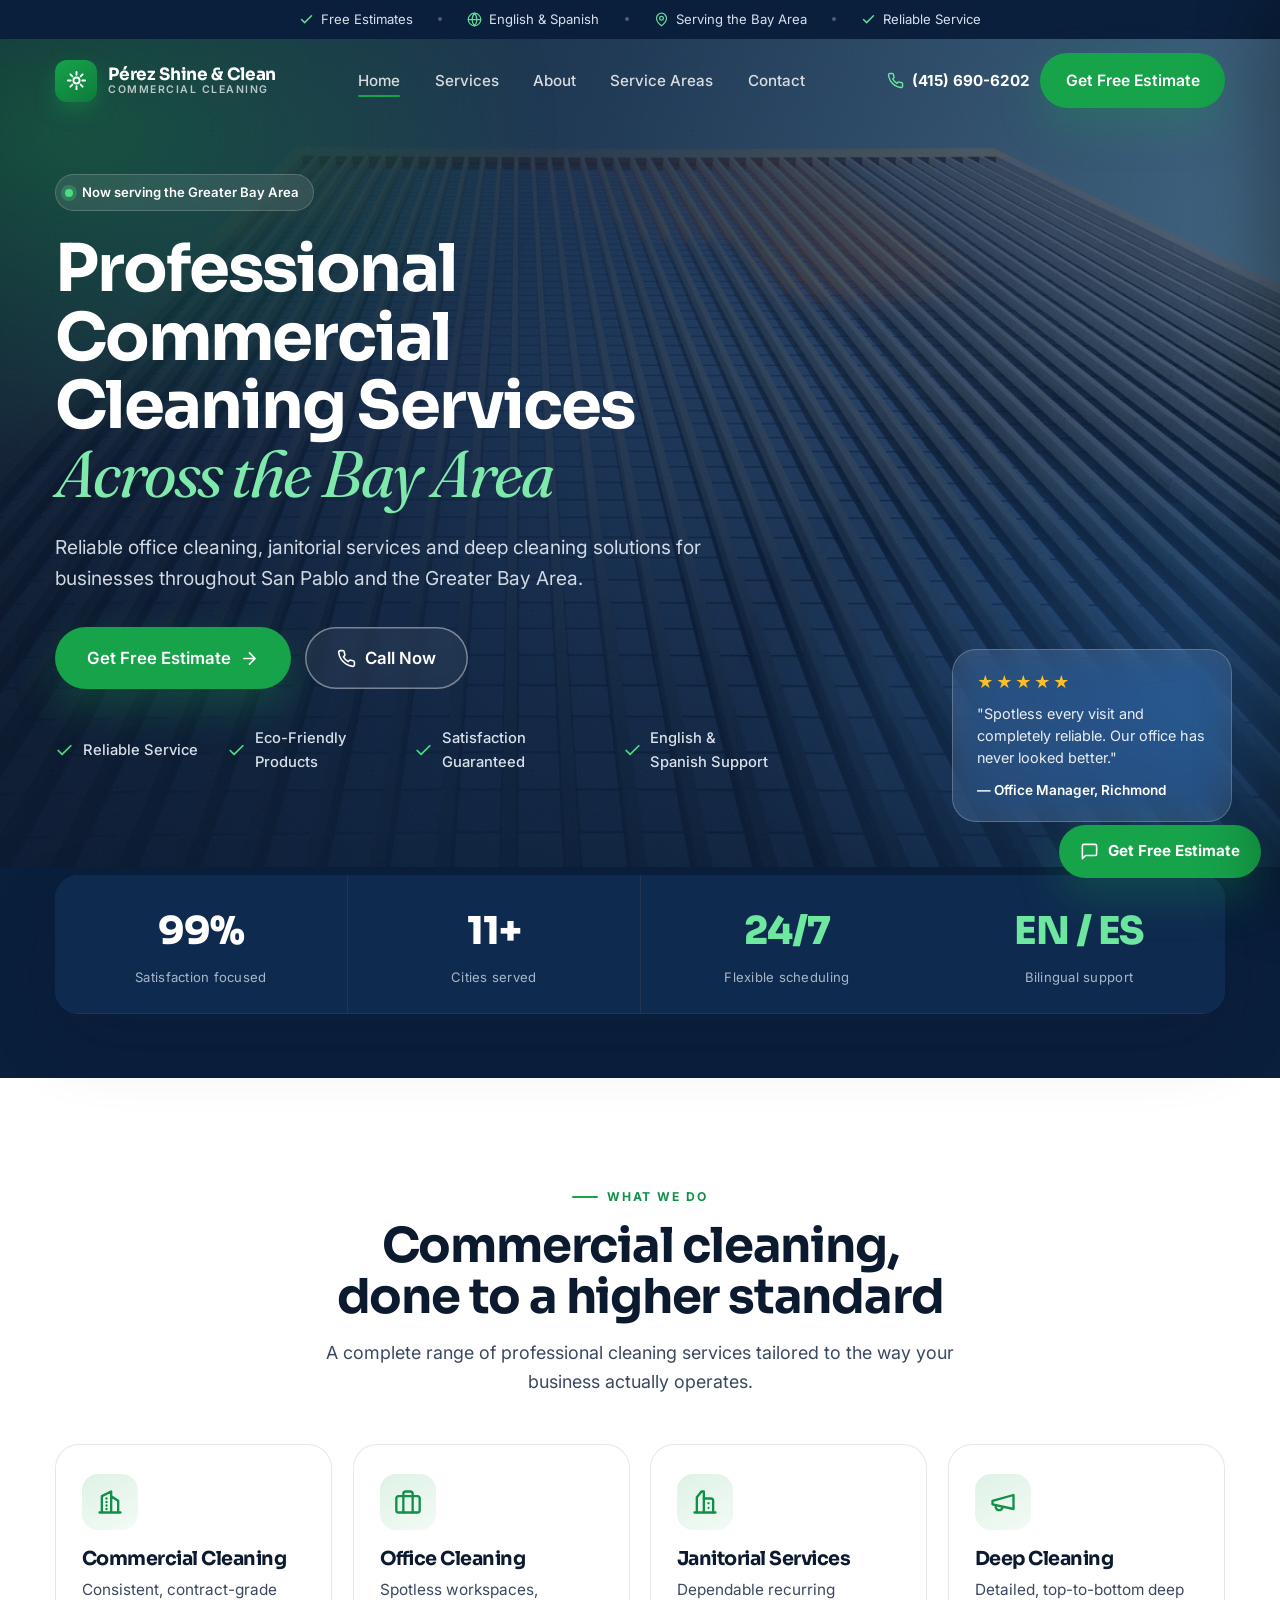
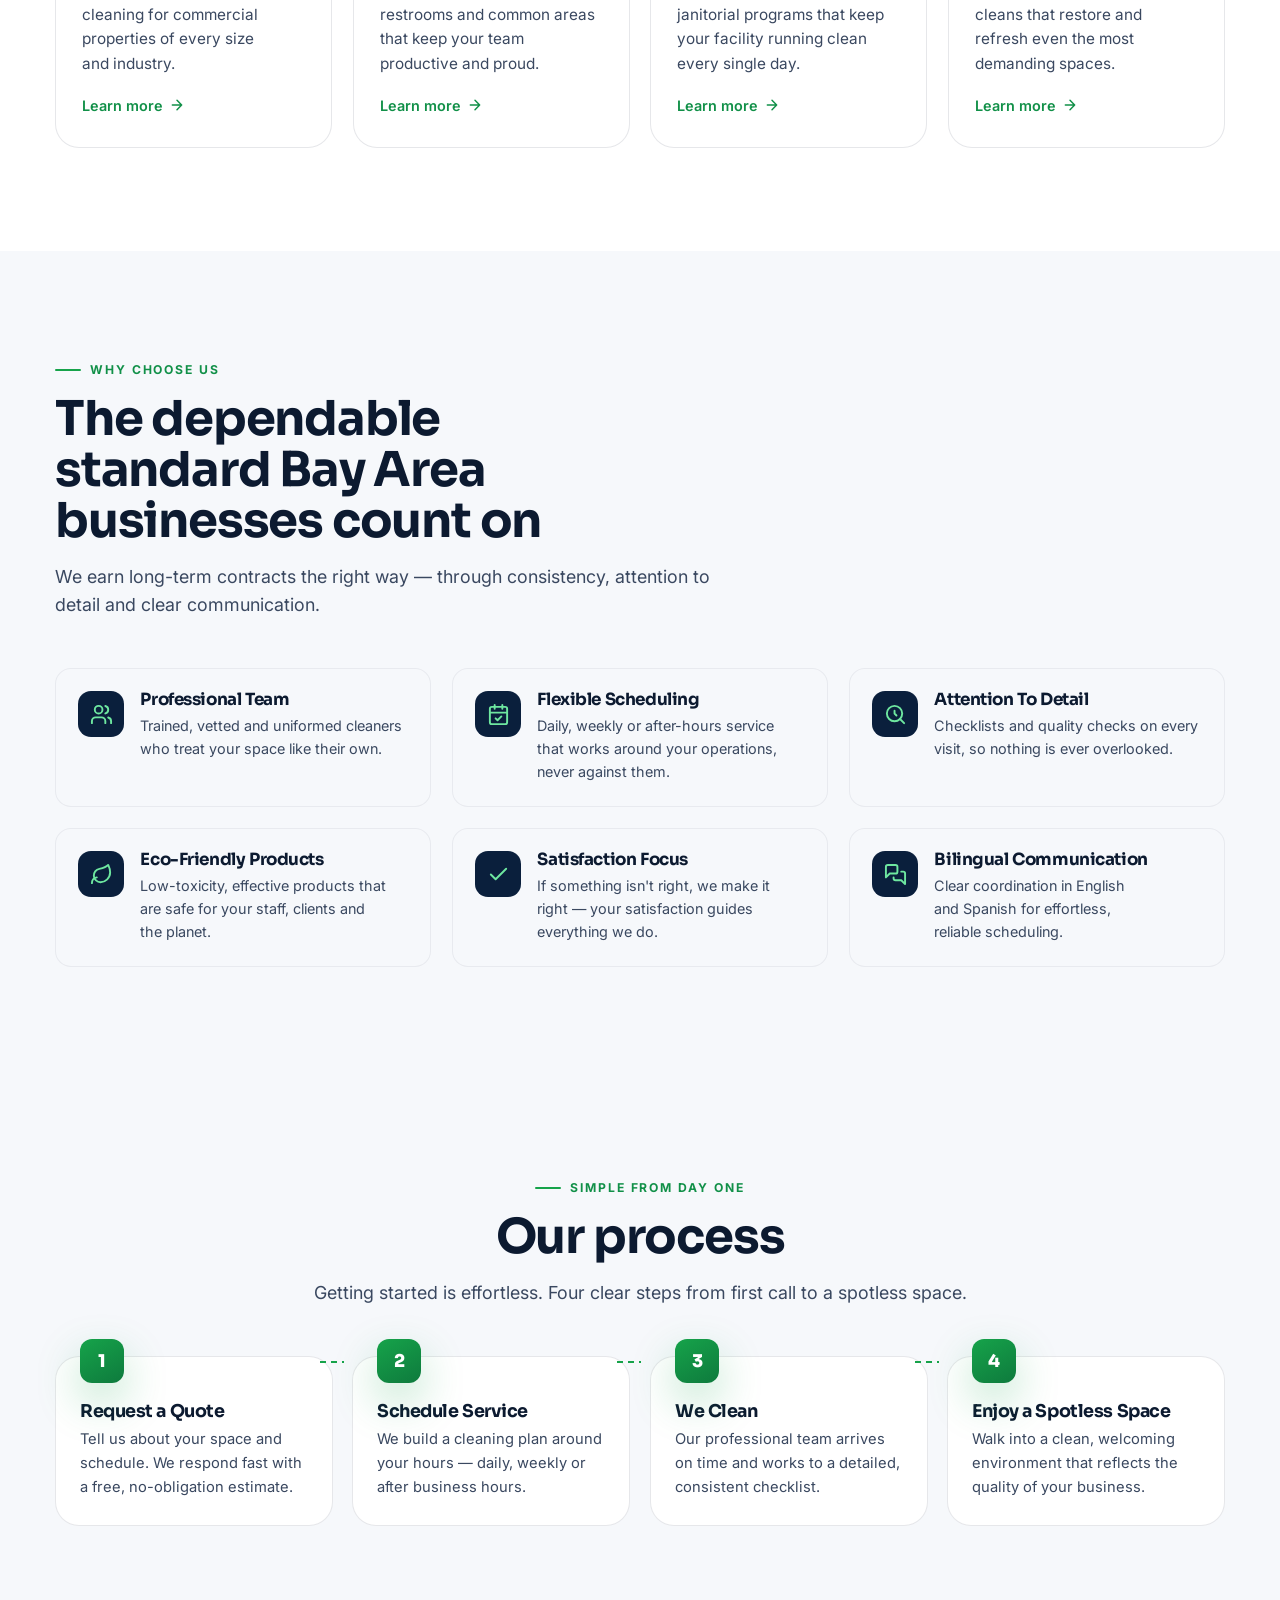
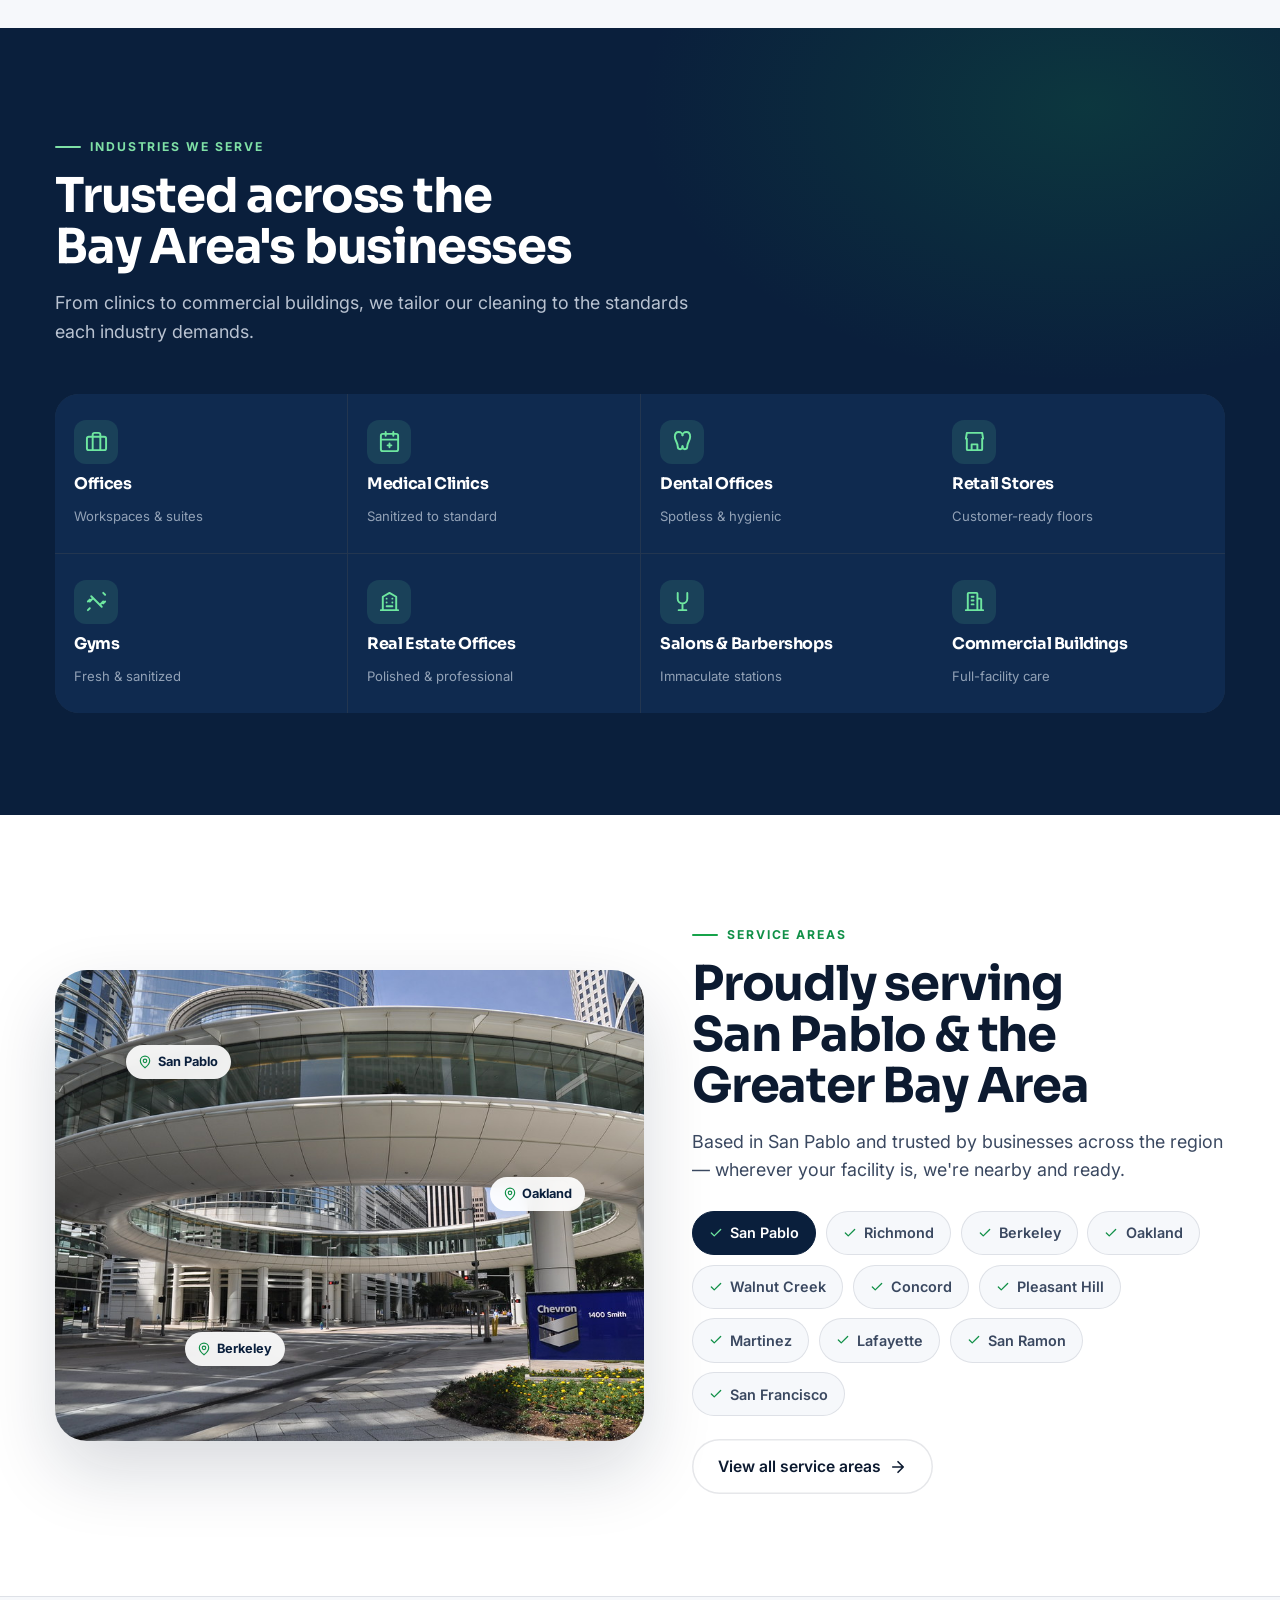
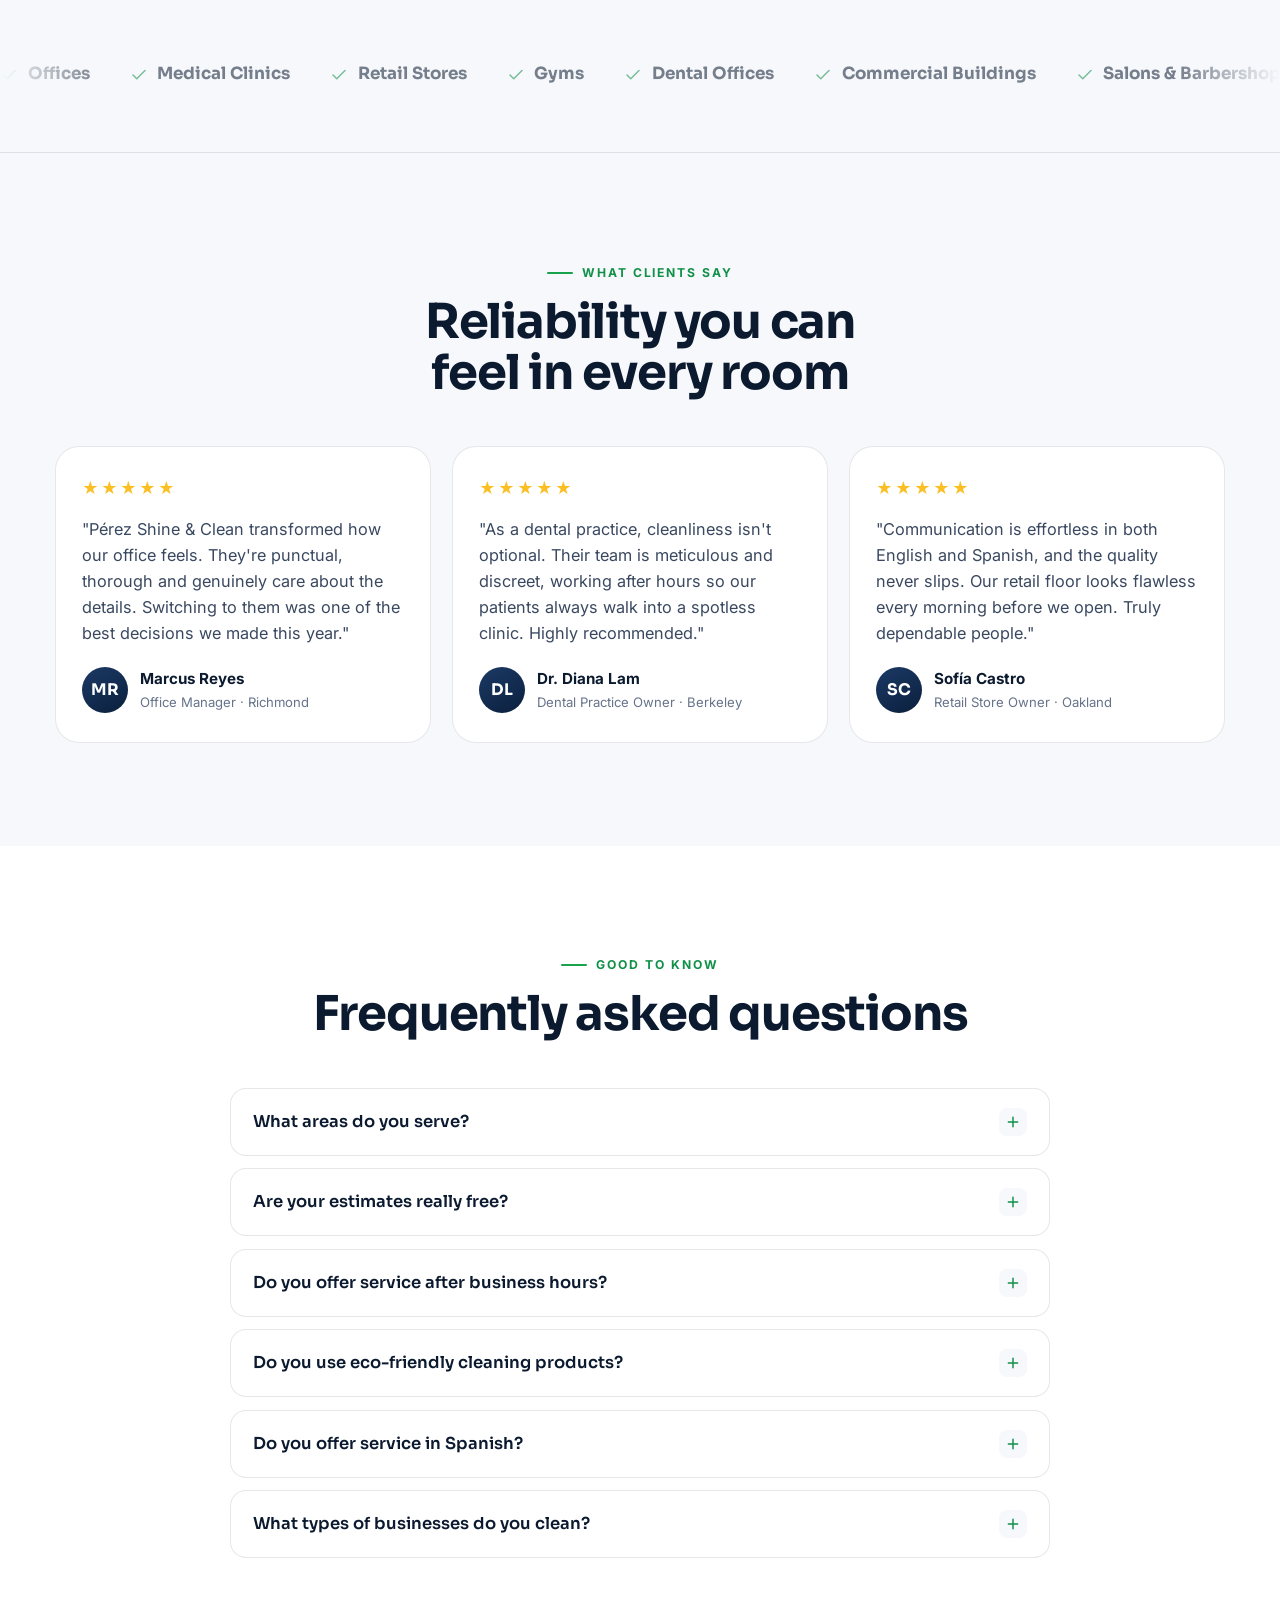
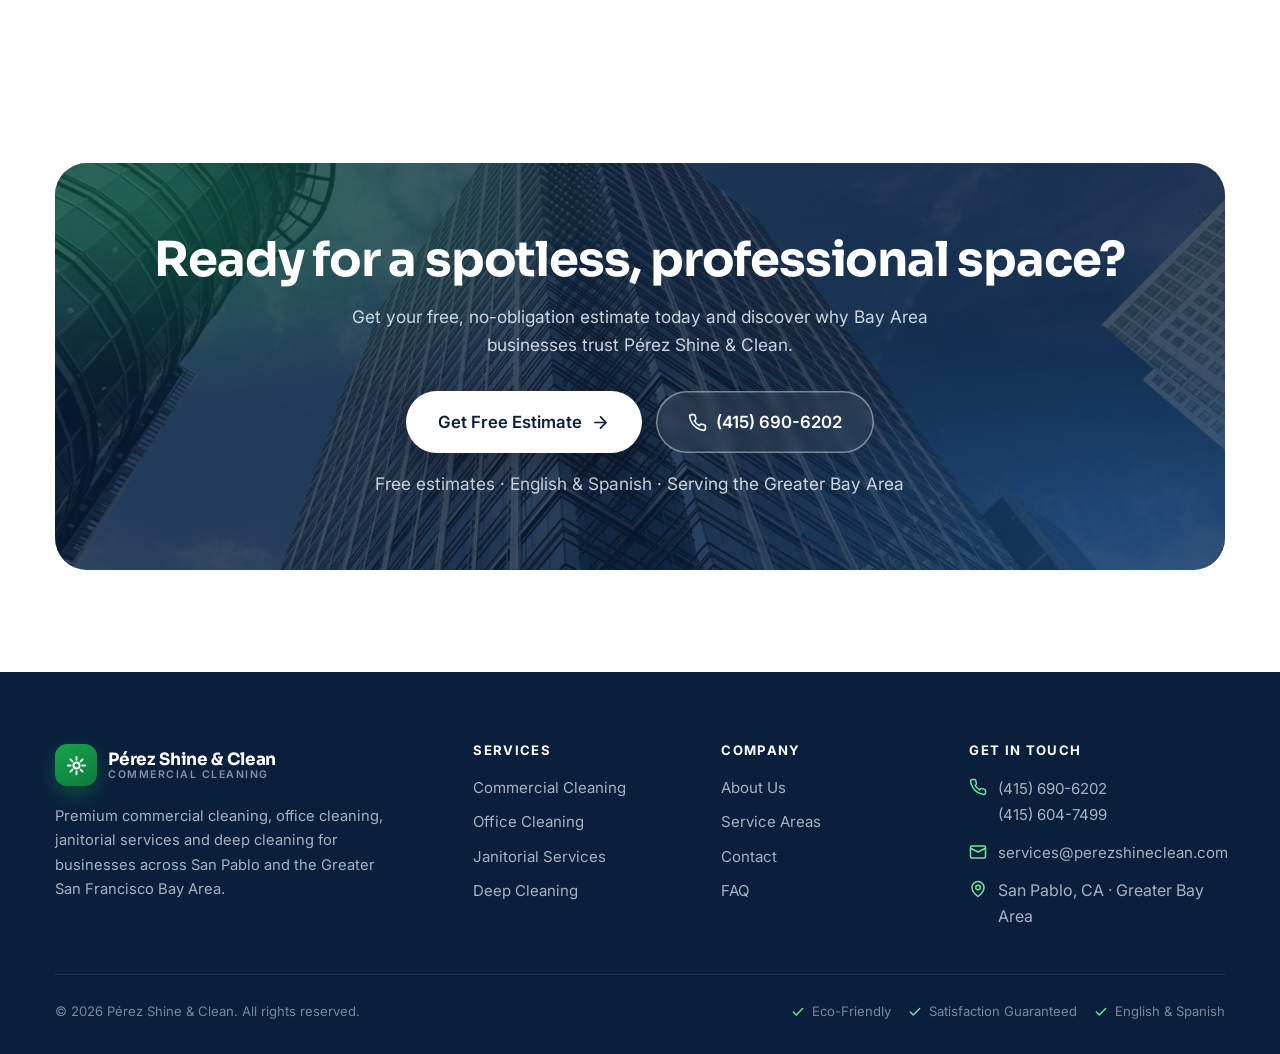
==== index.html @ 4b8da331 "subiendo demo de perez shine" ====
<!DOCTYPE html>
<html lang="en">
<head>
  <meta charset="UTF-8" />
  <meta name="viewport" content="width=device-width, initial-scale=1.0" />
  <title>Commercial Cleaning Bay Area | Pérez Shine & Clean — San Pablo, CA</title>
  <meta name="description" content="Premium commercial cleaning in the Bay Area. Pérez Shine & Clean delivers reliable office cleaning, janitorial services and deep cleaning across San Pablo, Richmond, Oakland & the Greater SF Bay Area. Free estimates. English & Spanish." />
  <link rel="canonical" href="https://perezshineclean.com/" />
  <meta name="theme-color" content="#0a1f3c" />

  <!-- Open Graph -->
  <meta property="og:type" content="website" />
  <meta property="og:title" content="Commercial Cleaning Bay Area | Pérez Shine & Clean" />
  <meta property="og:description" content="Reliable office cleaning, janitorial services & deep cleaning for businesses across San Pablo and the Greater Bay Area. Free estimates · English & Spanish." />
  <meta property="og:url" content="https://perezshineclean.com/" />
  <meta property="og:image" content="https://perezshineclean.com/assets/img/hero-tower.jpg" />
  <meta property="og:site_name" content="Pérez Shine & Clean" />
  <meta name="twitter:card" content="summary_large_image" />

  <link rel="preconnect" href="https://fonts.googleapis.com" />
  <link rel="preconnect" href="https://fonts.gstatic.com" crossorigin />
  <link rel="stylesheet" href="https://fonts.googleapis.com/css2?family=Sora:wght@500;600;700;800&family=Inter:wght@400;500;600;700&family=Fraunces:ital,opsz,wght@1,9..144,400;1,9..144,500&display=swap" />
  <link rel="preload" as="image" href="assets/img/hero-tower.jpg" fetchpriority="high" />
  <link rel="stylesheet" href="styles.css?v=20260614" />

  <script type="application/ld+json">
  {
    "@context": "https://schema.org",
    "@type": "LocalBusiness",
    "@id": "https://perezshineclean.com/#business",
    "name": "Pérez Shine & Clean",
    "image": "https://perezshineclean.com/assets/img/hero-tower.jpg",
    "description": "Commercial cleaning, office cleaning, janitorial services and deep cleaning for businesses across San Pablo and the Greater San Francisco Bay Area.",
    "url": "https://perezshineclean.com/",
    "telephone": "+14156906202",
    "email": "services@perezshineclean.com",
    "priceRange": "$$",
    "areaServed": ["San Pablo","Richmond","Berkeley","Oakland","Walnut Creek","Concord","Pleasant Hill","Martinez","Lafayette","San Ramon","San Francisco Bay Area"],
    "address": { "@type": "PostalAddress", "addressLocality": "San Pablo", "addressRegion": "CA", "addressCountry": "US" },
    "openingHoursSpecification": [{ "@type": "OpeningHoursSpecification", "dayOfWeek": ["Monday","Tuesday","Wednesday","Thursday","Friday","Saturday","Sunday"], "opens": "00:00", "closes": "23:59" }],
    "knowsLanguage": ["en","es"]
  }
  </script>
  <script type="application/ld+json">
  {
    "@context": "https://schema.org",
    "@type": "Service",
    "serviceType": "Commercial Cleaning",
    "provider": { "@id": "https://perezshineclean.com/#business" },
    "areaServed": "Greater San Francisco Bay Area",
    "hasOfferCatalog": {
      "@type": "OfferCatalog",
      "name": "Cleaning Services",
      "itemListElement": [
        { "@type": "Offer", "itemOffered": { "@type": "Service", "name": "Commercial Cleaning" } },
        { "@type": "Offer", "itemOffered": { "@type": "Service", "name": "Office Cleaning" } },
        { "@type": "Offer", "itemOffered": { "@type": "Service", "name": "Janitorial Services" } },
        { "@type": "Offer", "itemOffered": { "@type": "Service", "name": "Deep Cleaning" } }
      ]
    }
  }
  </script>
  <script type="application/ld+json">
  {
    "@context": "https://schema.org",
    "@type": "FAQPage",
    "mainEntity": [
      { "@type": "Question", "name": "What areas do you serve?", "acceptedAnswer": { "@type": "Answer", "text": "We serve San Pablo, Richmond, Berkeley, Oakland, Walnut Creek, Concord, Pleasant Hill, Martinez, Lafayette, San Ramon and the Greater San Francisco Bay Area." } },
      { "@type": "Question", "name": "Are your estimates really free?", "acceptedAnswer": { "@type": "Answer", "text": "Yes. Every quote is free with no obligation. We assess your space, your schedule and your priorities, then provide transparent pricing tailored to your business." } },
      { "@type": "Question", "name": "Do you offer service after business hours?", "acceptedAnswer": { "@type": "Answer", "text": "Absolutely. We build cleaning schedules around your operations — evenings, early mornings, weekends or overnight — so your team is never disrupted." } },
      { "@type": "Question", "name": "Do you use eco-friendly cleaning products?", "acceptedAnswer": { "@type": "Answer", "text": "Yes. We prioritize eco-friendly, low-toxicity products that are safe for your staff, clients and visitors while delivering a spotless, professional result." } },
      { "@type": "Question", "name": "Do you offer service in Spanish?", "acceptedAnswer": { "@type": "Answer", "text": "Yes — our team communicates fluently in both English and Spanish, making coordination simple and clear for every client." } },
      { "@type": "Question", "name": "What types of businesses do you clean?", "acceptedAnswer": { "@type": "Answer", "text": "Offices, medical and dental clinics, retail stores, gyms, real estate offices, salons, barbershops and commercial buildings of all sizes." } }
    ]
  }
  </script>
</head>
<body>
  <a class="skip-link" href="#main">Skip to content</a>

  <!-- TOP TRUST BAR -->
  <div class="topbar">
    <div class="container topbar__inner">
      <span class="topbar__item"><svg viewBox="0 0 24 24" fill="none" stroke="currentColor" stroke-width="2.4" stroke-linecap="round" stroke-linejoin="round"><path d="M20 6 9 17l-5-5"/></svg> Free Estimates</span>
      <span class="topbar__item"><svg viewBox="0 0 24 24" fill="none" stroke="currentColor" stroke-width="2" stroke-linecap="round" stroke-linejoin="round"><circle cx="12" cy="12" r="10"/><path d="M2 12h20M12 2a15 15 0 0 1 0 20M12 2a15 15 0 0 0 0 20"/></svg> English &amp; Spanish</span>
      <span class="topbar__item"><svg viewBox="0 0 24 24" fill="none" stroke="currentColor" stroke-width="2" stroke-linecap="round" stroke-linejoin="round"><path d="M20 10c0 6-8 12-8 12s-8-6-8-12a8 8 0 0 1 16 0Z"/><circle cx="12" cy="10" r="3"/></svg> Serving the Bay Area</span>
      <span class="topbar__item"><svg viewBox="0 0 24 24" fill="none" stroke="currentColor" stroke-width="2.4" stroke-linecap="round" stroke-linejoin="round"><path d="M20 6 9 17l-5-5"/></svg> Reliable Service</span>
    </div>
  </div>

  <!-- NAV -->
  <header class="nav nav--transparent">
    <div class="container nav__inner">
      <a class="brand" href="index.html" aria-label="Pérez Shine & Clean home">
        <span class="brand__mark"><svg viewBox="0 0 24 24" fill="none" stroke="currentColor" stroke-width="2" stroke-linecap="round" stroke-linejoin="round"><path d="M12 3v3M12 18v3M3 12h3M18 12h3M5.6 5.6l2.1 2.1M16.3 16.3l2.1 2.1M18.4 5.6l-2.1 2.1M7.7 16.3l-2.1 2.1"/><circle cx="12" cy="12" r="3.2"/></svg></span>
        <span class="brand__text"><span class="brand__name">Pérez Shine &amp; Clean</span><span class="brand__tag">Commercial Cleaning</span></span>
      </a>
      <nav class="nav__links" aria-label="Primary">
        <a class="nav__link" href="index.html" aria-current="page">Home</a>
        <a class="nav__link" href="services.html">Services</a>
        <a class="nav__link" href="about.html">About</a>
        <a class="nav__link" href="service-areas.html">Service Areas</a>
        <a class="nav__link" href="contact.html">Contact</a>
      </nav>
      <div class="nav__cta">
        <a class="nav__phone" href="tel:+14156906202"><svg viewBox="0 0 24 24" fill="none" stroke="currentColor" stroke-width="2" stroke-linecap="round" stroke-linejoin="round"><path d="M22 16.92v3a2 2 0 0 1-2.18 2 19.79 19.79 0 0 1-8.63-3.07 19.5 19.5 0 0 1-6-6 19.79 19.79 0 0 1-3.07-8.67A2 2 0 0 1 4.11 2h3a2 2 0 0 1 2 1.72c.13.96.36 1.9.7 2.81a2 2 0 0 1-.45 2.11L8.09 9.91a16 16 0 0 0 6 6l1.27-1.27a2 2 0 0 1 2.11-.45c.91.34 1.85.57 2.81.7A2 2 0 0 1 22 16.92Z"/></svg> (415) 690-6202</a>
        <a class="btn" href="contact.html">Get Free Estimate</a>
      </div>
      <button class="nav__toggle" aria-label="Open menu" aria-expanded="false"><span></span><span></span><span></span></button>
    </div>
  </header>

  <!-- MOBILE DRAWER -->
  <div class="scrim"></div>
  <aside class="nav__drawer" aria-label="Mobile menu">
    <a class="nav__link" href="index.html">Home</a>
    <a class="nav__link" href="services.html">Services</a>
    <a class="nav__link" href="about.html">About</a>
    <a class="nav__link" href="service-areas.html">Service Areas</a>
    <a class="nav__link" href="contact.html">Contact</a>
    <a class="btn btn--block" href="contact.html">Get Free Estimate</a>
    <a class="drawer__phone" href="tel:+14156906202"><svg viewBox="0 0 24 24" fill="none" stroke="currentColor" stroke-width="2" stroke-linecap="round" stroke-linejoin="round"><path d="M22 16.92v3a2 2 0 0 1-2.18 2 19.79 19.79 0 0 1-8.63-3.07 19.5 19.5 0 0 1-6-6 19.79 19.79 0 0 1-3.07-8.67A2 2 0 0 1 4.11 2h3a2 2 0 0 1 2 1.72c.13.96.36 1.9.7 2.81a2 2 0 0 1-.45 2.11L8.09 9.91a16 16 0 0 0 6 6l1.27-1.27a2 2 0 0 1 2.11-.45c.91.34 1.85.57 2.81.7A2 2 0 0 1 22 16.92Z"/></svg> (415) 690-6202</a>
  </aside>

  <main id="main">

    <!-- HERO -->
    <section class="hero">
      <div class="hero__bg"><img src="assets/img/hero-tower.jpg" alt="Modern corporate office tower in the San Francisco Bay Area" fetchpriority="high" loading="eager" /></div>
      <div class="hero__tint"></div>
      <div class="hero__mesh"></div>
      <div class="hero__grain"></div>
      <div class="container">
        <div class="hero__inner">
          <span class="hero__badge"><span class="dot"></span> Now serving the Greater Bay Area</span>
          <h1 class="hero__title">Professional Commercial Cleaning Services <em>Across the Bay Area</em></h1>
          <p class="hero__sub">Reliable office cleaning, janitorial services and deep cleaning solutions for businesses throughout San Pablo and the Greater Bay Area.</p>
          <div class="hero__actions">
            <a class="btn btn--lg" href="contact.html" data-magnetic>Get Free Estimate <svg viewBox="0 0 24 24" fill="none" stroke="currentColor" stroke-width="2.2" stroke-linecap="round" stroke-linejoin="round"><path d="M5 12h14M12 5l7 7-7 7"/></svg></a>
            <a class="btn btn--outline-light btn--lg" href="tel:+14156906202"><svg viewBox="0 0 24 24" fill="none" stroke="currentColor" stroke-width="2" stroke-linecap="round" stroke-linejoin="round"><path d="M22 16.92v3a2 2 0 0 1-2.18 2 19.79 19.79 0 0 1-8.63-3.07 19.5 19.5 0 0 1-6-6 19.79 19.79 0 0 1-3.07-8.67A2 2 0 0 1 4.11 2h3a2 2 0 0 1 2 1.72c.13.96.36 1.9.7 2.81a2 2 0 0 1-.45 2.11L8.09 9.91a16 16 0 0 0 6 6l1.27-1.27a2 2 0 0 1 2.11-.45c.91.34 1.85.57 2.81.7A2 2 0 0 1 22 16.92Z"/></svg> Call Now</a>
          </div>
          <ul class="hero__badges">
            <li><svg viewBox="0 0 24 24" fill="none" stroke="currentColor" stroke-width="2.2" stroke-linecap="round" stroke-linejoin="round"><path d="M20 6 9 17l-5-5"/></svg> Reliable Service</li>
            <li><svg viewBox="0 0 24 24" fill="none" stroke="currentColor" stroke-width="2.2" stroke-linecap="round" stroke-linejoin="round"><path d="M20 6 9 17l-5-5"/></svg> Eco-Friendly Products</li>
            <li><svg viewBox="0 0 24 24" fill="none" stroke="currentColor" stroke-width="2.2" stroke-linecap="round" stroke-linejoin="round"><path d="M20 6 9 17l-5-5"/></svg> Satisfaction Guaranteed</li>
            <li><svg viewBox="0 0 24 24" fill="none" stroke="currentColor" stroke-width="2.2" stroke-linecap="round" stroke-linejoin="round"><path d="M20 6 9 17l-5-5"/></svg> English &amp; Spanish Support</li>
          </ul>
        </div>
      </div>
      <aside class="hero__card">
        <div class="stars">★★★★★</div>
        <p>"Spotless every visit and completely reliable. Our office has never looked better."</p>
        <div class="who">— Office Manager, Richmond</div>
      </aside>
    </section>

    <!-- STATS -->
    <section class="stats section--tight">
      <div class="container">
        <div class="stats__grid">
          <div class="stat reveal"><div class="stat__num"><span data-count-to="100" data-suffix="%">0%</span></div><div class="stat__label">Satisfaction focused</div></div>
          <div class="stat reveal reveal-delay-1"><div class="stat__num"><span data-count-to="11" data-suffix="+">0+</span></div><div class="stat__label">Cities served</div></div>
          <div class="stat reveal reveal-delay-2"><div class="stat__num"><span class="accent">24/7</span></div><div class="stat__label">Flexible scheduling</div></div>
          <div class="stat reveal reveal-delay-3"><div class="stat__num"><span class="accent">EN / ES</span></div><div class="stat__label">Bilingual support</div></div>
        </div>
      </div>
    </section>

    <!-- SERVICES -->
    <section class="section" id="services">
      <div class="container">
        <div class="section-head section-head--center reveal">
          <span class="eyebrow eyebrow--center">What we do</span>
          <h2 class="section-title">Commercial cleaning, done to a higher standard</h2>
          <p class="section-sub">A complete range of professional cleaning services tailored to the way your business actually operates.</p>
        </div>
        <div class="grid grid--4">
          <article class="card reveal" data-tilt>
            <div class="card__icon"><svg viewBox="0 0 24 24" fill="none" stroke="currentColor" stroke-width="2" stroke-linecap="round" stroke-linejoin="round"><path d="M3 21h18M5 21V7l8-4v18M19 21V11l-6-4"/><path d="M9 9v.01M9 12v.01M9 15v.01M9 18v.01"/></svg></div>
            <h3>Commercial Cleaning</h3>
            <p>Consistent, contract-grade cleaning for commercial properties of every size and industry.</p>
            <a class="card__link" href="services.html#commercial">Learn more <svg viewBox="0 0 24 24" fill="none" stroke="currentColor" stroke-width="2.2" stroke-linecap="round" stroke-linejoin="round"><path d="M5 12h14M12 5l7 7-7 7"/></svg></a>
          </article>
          <article class="card reveal reveal-delay-1" data-tilt>
            <div class="card__icon"><svg viewBox="0 0 24 24" fill="none" stroke="currentColor" stroke-width="2" stroke-linecap="round" stroke-linejoin="round"><rect x="2" y="7" width="20" height="14" rx="2"/><path d="M16 21V5a2 2 0 0 0-2-2h-4a2 2 0 0 0-2 2v16"/></svg></div>
            <h3>Office Cleaning</h3>
            <p>Spotless workspaces, restrooms and common areas that keep your team productive and proud.</p>
            <a class="card__link" href="services.html#office">Learn more <svg viewBox="0 0 24 24" fill="none" stroke="currentColor" stroke-width="2.2" stroke-linecap="round" stroke-linejoin="round"><path d="M5 12h14M12 5l7 7-7 7"/></svg></a>
          </article>
          <article class="card reveal reveal-delay-2" data-tilt>
            <div class="card__icon"><svg viewBox="0 0 24 24" fill="none" stroke="currentColor" stroke-width="2" stroke-linecap="round" stroke-linejoin="round"><path d="M3 21h18"/><path d="M5 21V8l4-5h2v18"/><path d="M11 9h6a2 2 0 0 1 2 2v10"/><path d="M15 13v.01M15 17v.01"/></svg></div>
            <h3>Janitorial Services</h3>
            <p>Dependable recurring janitorial programs that keep your facility running clean every single day.</p>
            <a class="card__link" href="services.html#janitorial">Learn more <svg viewBox="0 0 24 24" fill="none" stroke="currentColor" stroke-width="2.2" stroke-linecap="round" stroke-linejoin="round"><path d="M5 12h14M12 5l7 7-7 7"/></svg></a>
          </article>
          <article class="card reveal reveal-delay-3" data-tilt>
            <div class="card__icon"><svg viewBox="0 0 24 24" fill="none" stroke="currentColor" stroke-width="2" stroke-linecap="round" stroke-linejoin="round"><path d="m3 11 18-5v12L3 14v-3Z"/><path d="M11.6 16.8a3 3 0 1 1-5.8-1.6"/></svg></div>
            <h3>Deep Cleaning</h3>
            <p>Detailed, top-to-bottom deep cleans that restore and refresh even the most demanding spaces.</p>
            <a class="card__link" href="services.html#deep">Learn more <svg viewBox="0 0 24 24" fill="none" stroke="currentColor" stroke-width="2.2" stroke-linecap="round" stroke-linejoin="round"><path d="M5 12h14M12 5l7 7-7 7"/></svg></a>
          </article>
        </div>
      </div>
    </section>

    <!-- WHY CHOOSE US -->
    <section class="section" style="background:var(--gray-50)">
      <div class="container">
        <div class="section-head reveal">
          <span class="eyebrow">Why choose us</span>
          <h2 class="section-title">The dependable standard Bay Area businesses count on</h2>
          <p class="section-sub">We earn long-term contracts the right way — through consistency, attention to detail and clear communication.</p>
        </div>
        <div class="grid grid--3">
          <div class="feature reveal">
            <div class="feature__icon"><svg viewBox="0 0 24 24" fill="none" stroke="currentColor" stroke-width="2" stroke-linecap="round" stroke-linejoin="round"><path d="M16 21v-2a4 4 0 0 0-4-4H6a4 4 0 0 0-4 4v2"/><circle cx="9" cy="7" r="4"/><path d="M22 21v-2a4 4 0 0 0-3-3.87M16 3.13a4 4 0 0 1 0 7.75"/></svg></div>
            <div><h3>Professional Team</h3><p>Trained, vetted and uniformed cleaners who treat your space like their own.</p></div>
          </div>
          <div class="feature reveal reveal-delay-1">
            <div class="feature__icon"><svg viewBox="0 0 24 24" fill="none" stroke="currentColor" stroke-width="2" stroke-linecap="round" stroke-linejoin="round"><rect x="3" y="4" width="18" height="18" rx="2"/><path d="M16 2v4M8 2v4M3 10h18"/><path d="m9 16 2 2 4-4"/></svg></div>
            <div><h3>Flexible Scheduling</h3><p>Daily, weekly or after-hours service that works around your operations, never against them.</p></div>
          </div>
          <div class="feature reveal reveal-delay-2">
            <div class="feature__icon"><svg viewBox="0 0 24 24" fill="none" stroke="currentColor" stroke-width="2" stroke-linecap="round" stroke-linejoin="round"><circle cx="11" cy="11" r="8"/><path d="m21 21-4.3-4.3"/><path d="M11 8v3l2 2"/></svg></div>
            <div><h3>Attention To Detail</h3><p>Checklists and quality checks on every visit, so nothing is ever overlooked.</p></div>
          </div>
          <div class="feature reveal">
            <div class="feature__icon"><svg viewBox="0 0 24 24" fill="none" stroke="currentColor" stroke-width="2" stroke-linecap="round" stroke-linejoin="round"><path d="M11 20A7 7 0 0 1 9.8 6.1C15.5 5 17 4.48 19 2c1 2 2 4.18 2 8 0 5.5-4.78 10-10 10Z"/><path d="M2 21c0-3 1.85-5.36 5.08-6"/></svg></div>
            <div><h3>Eco-Friendly Products</h3><p>Low-toxicity, effective products that are safe for your staff, clients and the planet.</p></div>
          </div>
          <div class="feature reveal reveal-delay-1">
            <div class="feature__icon"><svg viewBox="0 0 24 24" fill="none" stroke="currentColor" stroke-width="2" stroke-linecap="round" stroke-linejoin="round"><path d="M20 6 9 17l-5-5"/></svg></div>
            <div><h3>Satisfaction Focus</h3><p>If something isn't right, we make it right — your satisfaction guides everything we do.</p></div>
          </div>
          <div class="feature reveal reveal-delay-2">
            <div class="feature__icon"><svg viewBox="0 0 24 24" fill="none" stroke="currentColor" stroke-width="2" stroke-linecap="round" stroke-linejoin="round"><path d="M14 9a2 2 0 0 1-2 2H6l-4 4V4a2 2 0 0 1 2-2h8a2 2 0 0 1 2 2Z"/><path d="M18 9h2a2 2 0 0 1 2 2v11l-4-4h-6a2 2 0 0 1-2-2v-1"/></svg></div>
            <div><h3>Bilingual Communication</h3><p>Clear coordination in English and Spanish for effortless, reliable scheduling.</p></div>
          </div>
        </div>
      </div>
    </section>

    <!-- PROCESS -->
    <section class="section process">
      <div class="container">
        <div class="section-head section-head--center reveal">
          <span class="eyebrow eyebrow--center">Simple from day one</span>
          <h2 class="section-title">Our process</h2>
          <p class="section-sub">Getting started is effortless. Four clear steps from first call to a spotless space.</p>
        </div>
        <div class="process__grid">
          <div class="step reveal"><span class="step__connector"></span><span class="step__num">1</span><h3>Request a Quote</h3><p>Tell us about your space and schedule. We respond fast with a free, no-obligation estimate.</p></div>
          <div class="step reveal reveal-delay-1"><span class="step__connector"></span><span class="step__num">2</span><h3>Schedule Service</h3><p>We build a cleaning plan around your hours — daily, weekly or after business hours.</p></div>
          <div class="step reveal reveal-delay-2"><span class="step__connector"></span><span class="step__num">3</span><h3>We Clean</h3><p>Our professional team arrives on time and works to a detailed, consistent checklist.</p></div>
          <div class="step reveal reveal-delay-3"><span class="step__num">4</span><h3>Enjoy a Spotless Space</h3><p>Walk into a clean, welcoming environment that reflects the quality of your business.</p></div>
        </div>
      </div>
    </section>

    <!-- INDUSTRIES -->
    <section class="section industries">
      <div class="container">
        <div class="section-head reveal">
          <span class="eyebrow eyebrow--light">Industries we serve</span>
          <h2 class="section-title">Trusted across the Bay Area's businesses</h2>
          <p class="section-sub">From clinics to commercial buildings, we tailor our cleaning to the standards each industry demands.</p>
        </div>
        <div class="ind-grid">
          <div class="ind reveal"><div class="ind__icon"><svg viewBox="0 0 24 24" fill="none" stroke="currentColor" stroke-width="2" stroke-linecap="round" stroke-linejoin="round"><rect x="2" y="7" width="20" height="14" rx="2"/><path d="M16 21V5a2 2 0 0 0-2-2h-4a2 2 0 0 0-2 2v16"/></svg></div><h3>Offices</h3><p>Workspaces & suites</p></div>
          <div class="ind reveal reveal-delay-1"><div class="ind__icon"><svg viewBox="0 0 24 24" fill="none" stroke="currentColor" stroke-width="2" stroke-linecap="round" stroke-linejoin="round"><path d="M8 2v4M16 2v4M3 10h18"/><rect x="3" y="4" width="18" height="18" rx="2"/><path d="M12 14v4M10 16h4"/></svg></div><h3>Medical Clinics</h3><p>Sanitized to standard</p></div>
          <div class="ind reveal reveal-delay-2"><div class="ind__icon"><svg viewBox="0 0 24 24" fill="none" stroke="currentColor" stroke-width="2" stroke-linecap="round" stroke-linejoin="round"><path d="M12 5.5C12 4 10.5 2 8 2 5 2 4 4.5 4 7c0 4 3 6 3 10 0 2 1 3 2.5 3S12 19 12 17"/><path d="M12 5.5C12 4 13.5 2 16 2c3 0 4 2.5 4 5 0 4-3 6-3 10 0 2-1 3-2.5 3S12 19 12 17"/></svg></div><h3>Dental Offices</h3><p>Spotless & hygienic</p></div>
          <div class="ind reveal reveal-delay-3"><div class="ind__icon"><svg viewBox="0 0 24 24" fill="none" stroke="currentColor" stroke-width="2" stroke-linecap="round" stroke-linejoin="round"><path d="M3 9 4 3h16l1 6M4 9v11a1 1 0 0 0 1 1h14a1 1 0 0 0 1-1V9M9 21v-6h6v6"/></svg></div><h3>Retail Stores</h3><p>Customer-ready floors</p></div>
          <div class="ind reveal"><div class="ind__icon"><svg viewBox="0 0 24 24" fill="none" stroke="currentColor" stroke-width="2" stroke-linecap="round" stroke-linejoin="round"><path d="M6.5 6.5 17.5 17.5M3 12l2-2M19 14l2-2M5 19l-2 2M21 5l-2-2M8.5 8.5 5 12M15.5 15.5 19 12"/></svg></div><h3>Gyms</h3><p>Fresh & sanitized</p></div>
          <div class="ind reveal reveal-delay-1"><div class="ind__icon"><svg viewBox="0 0 24 24" fill="none" stroke="currentColor" stroke-width="2" stroke-linecap="round" stroke-linejoin="round"><path d="M3 21h18M5 21V7l7-4 7 4v14"/><path d="M9 9h.01M15 9h.01M9 13h.01M15 13h.01M9 17h6"/></svg></div><h3>Real Estate Offices</h3><p>Polished & professional</p></div>
          <div class="ind reveal reveal-delay-2"><div class="ind__icon"><svg viewBox="0 0 24 24" fill="none" stroke="currentColor" stroke-width="2" stroke-linecap="round" stroke-linejoin="round"><path d="M7 3v6a5 5 0 0 0 10 0V3M12 14v7M8 21h8"/></svg></div><h3>Salons &amp; Barbershops</h3><p>Immaculate stations</p></div>
          <div class="ind reveal reveal-delay-3"><div class="ind__icon"><svg viewBox="0 0 24 24" fill="none" stroke="currentColor" stroke-width="2" stroke-linecap="round" stroke-linejoin="round"><path d="M3 21h18M5 21V4a1 1 0 0 1 1-1h8a1 1 0 0 1 1 1v17M15 21V9h3a1 1 0 0 1 1 1v11"/><path d="M9 7h2M9 11h2M9 15h2"/></svg></div><h3>Commercial Buildings</h3><p>Full-facility care</p></div>
        </div>
      </div>
    </section>

    <!-- SERVICE AREAS -->
    <section class="section" id="areas">
      <div class="container">
        <div class="areas__layout">
          <div class="areas__media reveal">
            <img src="assets/img/corporate-plaza.jpg" alt="Corporate office plaza in the San Francisco Bay Area" loading="lazy" decoding="async" />
            <span class="pin pin--1"><svg viewBox="0 0 24 24" fill="none" stroke="currentColor" stroke-width="2" stroke-linecap="round" stroke-linejoin="round"><path d="M20 10c0 6-8 12-8 12s-8-6-8-12a8 8 0 0 1 16 0Z"/><circle cx="12" cy="10" r="3"/></svg> San Pablo</span>
            <span class="pin pin--2"><svg viewBox="0 0 24 24" fill="none" stroke="currentColor" stroke-width="2" stroke-linecap="round" stroke-linejoin="round"><path d="M20 10c0 6-8 12-8 12s-8-6-8-12a8 8 0 0 1 16 0Z"/><circle cx="12" cy="10" r="3"/></svg> Oakland</span>
            <span class="pin pin--3"><svg viewBox="0 0 24 24" fill="none" stroke="currentColor" stroke-width="2" stroke-linecap="round" stroke-linejoin="round"><path d="M20 10c0 6-8 12-8 12s-8-6-8-12a8 8 0 0 1 16 0Z"/><circle cx="12" cy="10" r="3"/></svg> Berkeley</span>
          </div>
          <div class="reveal reveal-delay-1">
            <span class="eyebrow">Service areas</span>
            <h2 class="section-title">Proudly serving San Pablo &amp; the Greater Bay Area</h2>
            <p class="section-sub">Based in San Pablo and trusted by businesses across the region — wherever your facility is, we're nearby and ready.</p>
            <div class="area-chips">
              <span class="chip chip--primary"><svg viewBox="0 0 24 24" fill="none" stroke="currentColor" stroke-width="2.2" stroke-linecap="round" stroke-linejoin="round"><path d="M20 6 9 17l-5-5"/></svg> San Pablo</span>
              <span class="chip"><svg viewBox="0 0 24 24" fill="none" stroke="currentColor" stroke-width="2.2" stroke-linecap="round" stroke-linejoin="round"><path d="M20 6 9 17l-5-5"/></svg> Richmond</span>
              <span class="chip"><svg viewBox="0 0 24 24" fill="none" stroke="currentColor" stroke-width="2.2" stroke-linecap="round" stroke-linejoin="round"><path d="M20 6 9 17l-5-5"/></svg> Berkeley</span>
              <span class="chip"><svg viewBox="0 0 24 24" fill="none" stroke="currentColor" stroke-width="2.2" stroke-linecap="round" stroke-linejoin="round"><path d="M20 6 9 17l-5-5"/></svg> Oakland</span>
              <span class="chip"><svg viewBox="0 0 24 24" fill="none" stroke="currentColor" stroke-width="2.2" stroke-linecap="round" stroke-linejoin="round"><path d="M20 6 9 17l-5-5"/></svg> Walnut Creek</span>
              <span class="chip"><svg viewBox="0 0 24 24" fill="none" stroke="currentColor" stroke-width="2.2" stroke-linecap="round" stroke-linejoin="round"><path d="M20 6 9 17l-5-5"/></svg> Concord</span>
              <span class="chip"><svg viewBox="0 0 24 24" fill="none" stroke="currentColor" stroke-width="2.2" stroke-linecap="round" stroke-linejoin="round"><path d="M20 6 9 17l-5-5"/></svg> Pleasant Hill</span>
              <span class="chip"><svg viewBox="0 0 24 24" fill="none" stroke="currentColor" stroke-width="2.2" stroke-linecap="round" stroke-linejoin="round"><path d="M20 6 9 17l-5-5"/></svg> Martinez</span>
              <span class="chip"><svg viewBox="0 0 24 24" fill="none" stroke="currentColor" stroke-width="2.2" stroke-linecap="round" stroke-linejoin="round"><path d="M20 6 9 17l-5-5"/></svg> Lafayette</span>
              <span class="chip"><svg viewBox="0 0 24 24" fill="none" stroke="currentColor" stroke-width="2.2" stroke-linecap="round" stroke-linejoin="round"><path d="M20 6 9 17l-5-5"/></svg> San Ramon</span>
              <span class="chip"><svg viewBox="0 0 24 24" fill="none" stroke="currentColor" stroke-width="2.2" stroke-linecap="round" stroke-linejoin="round"><path d="M20 6 9 17l-5-5"/></svg> San Francisco</span>
            </div>
            <p style="margin-top:1.4rem"><a class="btn btn--ghost" href="service-areas.html">View all service areas <svg viewBox="0 0 24 24" fill="none" stroke="currentColor" stroke-width="2.2" stroke-linecap="round" stroke-linejoin="round" style="width:18px;height:18px"><path d="M5 12h14M12 5l7 7-7 7"/></svg></a></p>
          </div>
        </div>
      </div>
    </section>

    <!-- MARQUEE -->
    <div class="section--tight" style="background:var(--gray-50);border-block:1px solid var(--line)">
      <div class="marquee">
        <div class="marquee__track">
          <span class="marquee__item"><svg viewBox="0 0 24 24" fill="none" stroke="currentColor" stroke-width="2" stroke-linecap="round" stroke-linejoin="round"><path d="M20 6 9 17l-5-5"/></svg> Offices</span>
          <span class="marquee__item"><svg viewBox="0 0 24 24" fill="none" stroke="currentColor" stroke-width="2" stroke-linecap="round" stroke-linejoin="round"><path d="M20 6 9 17l-5-5"/></svg> Medical Clinics</span>
          <span class="marquee__item"><svg viewBox="0 0 24 24" fill="none" stroke="currentColor" stroke-width="2" stroke-linecap="round" stroke-linejoin="round"><path d="M20 6 9 17l-5-5"/></svg> Retail Stores</span>
          <span class="marquee__item"><svg viewBox="0 0 24 24" fill="none" stroke="currentColor" stroke-width="2" stroke-linecap="round" stroke-linejoin="round"><path d="M20 6 9 17l-5-5"/></svg> Gyms</span>
          <span class="marquee__item"><svg viewBox="0 0 24 24" fill="none" stroke="currentColor" stroke-width="2" stroke-linecap="round" stroke-linejoin="round"><path d="M20 6 9 17l-5-5"/></svg> Dental Offices</span>
          <span class="marquee__item"><svg viewBox="0 0 24 24" fill="none" stroke="currentColor" stroke-width="2" stroke-linecap="round" stroke-linejoin="round"><path d="M20 6 9 17l-5-5"/></svg> Commercial Buildings</span>
          <span class="marquee__item"><svg viewBox="0 0 24 24" fill="none" stroke="currentColor" stroke-width="2" stroke-linecap="round" stroke-linejoin="round"><path d="M20 6 9 17l-5-5"/></svg> Salons &amp; Barbershops</span>
          <!-- duplicate for seamless loop -->
          <span class="marquee__item"><svg viewBox="0 0 24 24" fill="none" stroke="currentColor" stroke-width="2" stroke-linecap="round" stroke-linejoin="round"><path d="M20 6 9 17l-5-5"/></svg> Offices</span>
          <span class="marquee__item"><svg viewBox="0 0 24 24" fill="none" stroke="currentColor" stroke-width="2" stroke-linecap="round" stroke-linejoin="round"><path d="M20 6 9 17l-5-5"/></svg> Medical Clinics</span>
          <span class="marquee__item"><svg viewBox="0 0 24 24" fill="none" stroke="currentColor" stroke-width="2" stroke-linecap="round" stroke-linejoin="round"><path d="M20 6 9 17l-5-5"/></svg> Retail Stores</span>
          <span class="marquee__item"><svg viewBox="0 0 24 24" fill="none" stroke="currentColor" stroke-width="2" stroke-linecap="round" stroke-linejoin="round"><path d="M20 6 9 17l-5-5"/></svg> Gyms</span>
          <span class="marquee__item"><svg viewBox="0 0 24 24" fill="none" stroke="currentColor" stroke-width="2" stroke-linecap="round" stroke-linejoin="round"><path d="M20 6 9 17l-5-5"/></svg> Dental Offices</span>
          <span class="marquee__item"><svg viewBox="0 0 24 24" fill="none" stroke="currentColor" stroke-width="2" stroke-linecap="round" stroke-linejoin="round"><path d="M20 6 9 17l-5-5"/></svg> Commercial Buildings</span>
          <span class="marquee__item"><svg viewBox="0 0 24 24" fill="none" stroke="currentColor" stroke-width="2" stroke-linecap="round" stroke-linejoin="round"><path d="M20 6 9 17l-5-5"/></svg> Salons &amp; Barbershops</span>
        </div>
      </div>
    </div>

    <!-- TESTIMONIALS -->
    <section class="section testimonials">
      <div class="container">
        <div class="section-head section-head--center reveal">
          <span class="eyebrow eyebrow--center">What clients say</span>
          <h2 class="section-title">Reliability you can feel in every room</h2>
        </div>
        <div class="tgrid">
          <article class="tcard reveal">
            <div class="stars">★★★★★</div>
            <blockquote>"Pérez Shine & Clean transformed how our office feels. They're punctual, thorough and genuinely care about the details. Switching to them was one of the best decisions we made this year."</blockquote>
            <div class="tcard__person"><span class="tcard__avatar">MR</span><div><div class="tcard__name">Marcus Reyes</div><div class="tcard__role">Office Manager · Richmond</div></div></div>
          </article>
          <article class="tcard reveal reveal-delay-1">
            <div class="stars">★★★★★</div>
            <blockquote>"As a dental practice, cleanliness isn't optional. Their team is meticulous and discreet, working after hours so our patients always walk into a spotless clinic. Highly recommended."</blockquote>
            <div class="tcard__person"><span class="tcard__avatar">DL</span><div><div class="tcard__name">Dr. Diana Lam</div><div class="tcard__role">Dental Practice Owner · Berkeley</div></div></div>
          </article>
          <article class="tcard reveal reveal-delay-2">
            <div class="stars">★★★★★</div>
            <blockquote>"Communication is effortless in both English and Spanish, and the quality never slips. Our retail floor looks flawless every morning before we open. Truly dependable people."</blockquote>
            <div class="tcard__person"><span class="tcard__avatar">SC</span><div><div class="tcard__name">Sofía Castro</div><div class="tcard__role">Retail Store Owner · Oakland</div></div></div>
          </article>
        </div>
      </div>
    </section>

    <!-- FAQ -->
    <section class="section" id="faq">
      <div class="container">
        <div class="section-head section-head--center reveal">
          <span class="eyebrow eyebrow--center">Good to know</span>
          <h2 class="section-title">Frequently asked questions</h2>
        </div>
        <div class="faq__list">
          <div class="faq-item reveal"><button class="faq-q">What areas do you serve?<span class="faq-q__icon"><svg viewBox="0 0 24 24" fill="none" stroke="currentColor" stroke-width="2.2" stroke-linecap="round" stroke-linejoin="round"><path d="M12 5v14M5 12h14"/></svg></span></button><div class="faq-a"><div class="faq-a__inner">We serve San Pablo, Richmond, Berkeley, Oakland, Walnut Creek, Concord, Pleasant Hill, Martinez, Lafayette, San Ramon and the Greater San Francisco Bay Area.</div></div></div>
          <div class="faq-item reveal"><button class="faq-q">Are your estimates really free?<span class="faq-q__icon"><svg viewBox="0 0 24 24" fill="none" stroke="currentColor" stroke-width="2.2" stroke-linecap="round" stroke-linejoin="round"><path d="M12 5v14M5 12h14"/></svg></span></button><div class="faq-a"><div class="faq-a__inner">Yes. Every quote is free with no obligation. We assess your space, your schedule and your priorities, then provide transparent pricing tailored to your business.</div></div></div>
          <div class="faq-item reveal"><button class="faq-q">Do you offer service after business hours?<span class="faq-q__icon"><svg viewBox="0 0 24 24" fill="none" stroke="currentColor" stroke-width="2.2" stroke-linecap="round" stroke-linejoin="round"><path d="M12 5v14M5 12h14"/></svg></span></button><div class="faq-a"><div class="faq-a__inner">Absolutely. We build cleaning schedules around your operations — evenings, early mornings, weekends or overnight — so your team is never disrupted.</div></div></div>
          <div class="faq-item reveal"><button class="faq-q">Do you use eco-friendly cleaning products?<span class="faq-q__icon"><svg viewBox="0 0 24 24" fill="none" stroke="currentColor" stroke-width="2.2" stroke-linecap="round" stroke-linejoin="round"><path d="M12 5v14M5 12h14"/></svg></span></button><div class="faq-a"><div class="faq-a__inner">Yes. We prioritize eco-friendly, low-toxicity products that are safe for your staff, clients and visitors while delivering a spotless, professional result.</div></div></div>
          <div class="faq-item reveal"><button class="faq-q">Do you offer service in Spanish?<span class="faq-q__icon"><svg viewBox="0 0 24 24" fill="none" stroke="currentColor" stroke-width="2.2" stroke-linecap="round" stroke-linejoin="round"><path d="M12 5v14M5 12h14"/></svg></span></button><div class="faq-a"><div class="faq-a__inner">Yes — our team communicates fluently in both English and Spanish, making coordination simple and clear for every client.</div></div></div>
          <div class="faq-item reveal"><button class="faq-q">What types of businesses do you clean?<span class="faq-q__icon"><svg viewBox="0 0 24 24" fill="none" stroke="currentColor" stroke-width="2.2" stroke-linecap="round" stroke-linejoin="round"><path d="M12 5v14M5 12h14"/></svg></span></button><div class="faq-a"><div class="faq-a__inner">Offices, medical and dental clinics, retail stores, gyms, real estate offices, salons, barbershops and commercial buildings of all sizes.</div></div></div>
        </div>
      </div>
    </section>

    <!-- FINAL CTA -->
    <section class="section">
      <div class="container">
        <div class="cta reveal">
          <div class="cta__bg"><img src="assets/img/glass-towers.jpg" alt="" aria-hidden="true" loading="lazy" /></div>
          <div class="cta__mesh"></div>
          <h2>Ready for a spotless, professional space?</h2>
          <p>Get your free, no-obligation estimate today and discover why Bay Area businesses trust Pérez Shine & Clean.</p>
          <div class="cta__actions">
            <a class="btn btn--light btn--lg" href="contact.html" data-magnetic>Get Free Estimate <svg viewBox="0 0 24 24" fill="none" stroke="currentColor" stroke-width="2.2" stroke-linecap="round" stroke-linejoin="round"><path d="M5 12h14M12 5l7 7-7 7"/></svg></a>
            <a class="btn btn--outline-light btn--lg" href="tel:+14156906202"><svg viewBox="0 0 24 24" fill="none" stroke="currentColor" stroke-width="2" stroke-linecap="round" stroke-linejoin="round"><path d="M22 16.92v3a2 2 0 0 1-2.18 2 19.79 19.79 0 0 1-8.63-3.07 19.5 19.5 0 0 1-6-6 19.79 19.79 0 0 1-3.07-8.67A2 2 0 0 1 4.11 2h3a2 2 0 0 1 2 1.72c.13.96.36 1.9.7 2.81a2 2 0 0 1-.45 2.11L8.09 9.91a16 16 0 0 0 6 6l1.27-1.27a2 2 0 0 1 2.11-.45c.91.34 1.85.57 2.81.7A2 2 0 0 1 22 16.92Z"/></svg> (415) 690-6202</a>
          </div>
          <p class="cta__note">Free estimates · English &amp; Spanish · Serving the Greater Bay Area</p>
        </div>
      </div>
    </section>
  </main>

  <!-- FOOTER -->
  <footer class="footer">
    <div class="container">
      <div class="footer__top">
        <div>
          <a class="brand" href="index.html">
            <span class="brand__mark"><svg viewBox="0 0 24 24" fill="none" stroke="currentColor" stroke-width="2" stroke-linecap="round" stroke-linejoin="round"><path d="M12 3v3M12 18v3M3 12h3M18 12h3M5.6 5.6l2.1 2.1M16.3 16.3l2.1 2.1M18.4 5.6l-2.1 2.1M7.7 16.3l-2.1 2.1"/><circle cx="12" cy="12" r="3.2"/></svg></span>
            <span class="brand__text"><span class="brand__name">Pérez Shine &amp; Clean</span><span class="brand__tag">Commercial Cleaning</span></span>
          </a>
          <p class="footer__about">Premium commercial cleaning, office cleaning, janitorial services and deep cleaning for businesses across San Pablo and the Greater San Francisco Bay Area.</p>
        </div>
        <div>
          <h4>Services</h4>
          <div class="footer__links">
            <a href="services.html#commercial">Commercial Cleaning</a>
            <a href="services.html#office">Office Cleaning</a>
            <a href="services.html#janitorial">Janitorial Services</a>
            <a href="services.html#deep">Deep Cleaning</a>
          </div>
        </div>
        <div>
          <h4>Company</h4>
          <div class="footer__links">
            <a href="about.html">About Us</a>
            <a href="service-areas.html">Service Areas</a>
            <a href="contact.html">Contact</a>
            <a href="index.html#faq">FAQ</a>
          </div>
        </div>
        <div>
          <h4>Get in touch</h4>
          <div class="footer__contact">
            <div class="row"><svg viewBox="0 0 24 24" fill="none" stroke="currentColor" stroke-width="2" stroke-linecap="round" stroke-linejoin="round"><path d="M22 16.92v3a2 2 0 0 1-2.18 2 19.79 19.79 0 0 1-8.63-3.07 19.5 19.5 0 0 1-6-6 19.79 19.79 0 0 1-3.07-8.67A2 2 0 0 1 4.11 2h3a2 2 0 0 1 2 1.72c.13.96.36 1.9.7 2.81a2 2 0 0 1-.45 2.11L8.09 9.91a16 16 0 0 0 6 6l1.27-1.27a2 2 0 0 1 2.11-.45c.91.34 1.85.57 2.81.7A2 2 0 0 1 22 16.92Z"/></svg><div><a href="tel:+14156906202">(415) 690-6202</a><br/><a href="tel:+14156047499">(415) 604-7499</a></div></div>
            <div class="row"><svg viewBox="0 0 24 24" fill="none" stroke="currentColor" stroke-width="2" stroke-linecap="round" stroke-linejoin="round"><rect x="2" y="4" width="20" height="16" rx="2"/><path d="m22 7-10 5L2 7"/></svg><a href="mailto:services@perezshineclean.com">services@perezshineclean.com</a></div>
            <div class="row"><svg viewBox="0 0 24 24" fill="none" stroke="currentColor" stroke-width="2" stroke-linecap="round" stroke-linejoin="round"><path d="M20 10c0 6-8 12-8 12s-8-6-8-12a8 8 0 0 1 16 0Z"/><circle cx="12" cy="10" r="3"/></svg><span>San Pablo, CA · Greater Bay Area</span></div>
          </div>
        </div>
      </div>
      <div class="footer__bottom">
        <span>© <span data-year>2026</span> Pérez Shine &amp; Clean. All rights reserved.</span>
        <div class="footer__badges">
          <span><svg viewBox="0 0 24 24" fill="none" stroke="currentColor" stroke-width="2.4" stroke-linecap="round" stroke-linejoin="round"><path d="M20 6 9 17l-5-5"/></svg> Eco-Friendly</span>
          <span><svg viewBox="0 0 24 24" fill="none" stroke="currentColor" stroke-width="2.4" stroke-linecap="round" stroke-linejoin="round"><path d="M20 6 9 17l-5-5"/></svg> Satisfaction Guaranteed</span>
          <span><svg viewBox="0 0 24 24" fill="none" stroke="currentColor" stroke-width="2.4" stroke-linecap="round" stroke-linejoin="round"><path d="M20 6 9 17l-5-5"/></svg> English &amp; Spanish</span>
        </div>
      </div>
    </div>
  </footer>

  <!-- FLOATING QUOTE (desktop) -->
  <a class="float-quote" href="contact.html"><svg viewBox="0 0 24 24" fill="none" stroke="currentColor" stroke-width="2" stroke-linecap="round" stroke-linejoin="round"><path d="M21 15a2 2 0 0 1-2 2H7l-4 4V5a2 2 0 0 1 2-2h14a2 2 0 0 1 2 2Z"/></svg> Get Free Estimate</a>

  <!-- STICKY MOBILE CTA -->
  <div class="mobile-cta">
    <a class="call" href="tel:+14156906202"><svg viewBox="0 0 24 24" fill="none" stroke="currentColor" stroke-width="2" stroke-linecap="round" stroke-linejoin="round"><path d="M22 16.92v3a2 2 0 0 1-2.18 2 19.79 19.79 0 0 1-8.63-3.07 19.5 19.5 0 0 1-6-6 19.79 19.79 0 0 1-3.07-8.67A2 2 0 0 1 4.11 2h3a2 2 0 0 1 2 1.72c.13.96.36 1.9.7 2.81a2 2 0 0 1-.45 2.11L8.09 9.91a16 16 0 0 0 6 6l1.27-1.27a2 2 0 0 1 2.11-.45c.91.34 1.85.57 2.81.7A2 2 0 0 1 22 16.92Z"/></svg> Call Now</a>
    <a class="quote" href="contact.html"><svg viewBox="0 0 24 24" fill="none" stroke="currentColor" stroke-width="2" stroke-linecap="round" stroke-linejoin="round"><path d="M21 15a2 2 0 0 1-2 2H7l-4 4V5a2 2 0 0 1 2-2h14a2 2 0 0 1 2 2Z"/></svg> Free Estimate</a>
  </div>

  <script defer src="lib/gsap.min.js"></script>
  <script defer src="lib/ScrollTrigger.min.js"></script>
  <script defer src="lib/manifest.js"></script>
  <script defer src="main.js?v=20260614"></script>
</body>
</html>
---- styles.css ----
/* =============================================================
   Pérez Shine & Clean — Premium Commercial Cleaning
   Archetype: Glassmorphism Modern → adapted to Corporate Navy/Green
   ============================================================= */

/* =============================================================
   1. Tokens
   ============================================================= */
:root {
  /* Brand palette */
  --navy:      #0a1f3c;
  --navy-2:    #0f2a4f;
  --navy-3:    #143462;
  --navy-soft: #1c3a66;
  --green:     #16a34a;   /* professional green */
  --green-2:   #119048;
  --green-3:   #0e7a3d;
  --green-glow: rgba(22, 163, 74, 0.35);

  --white:     #ffffff;
  --paper:     #ffffff;
  --gray-50:   #f6f8fb;   /* light gray */
  --gray-100:  #eef2f7;
  --gray-200:  #e2e8f0;

  --ink:       #0c1a30;
  --ink-soft:  #3a4860;
  --ink-mute:  #66738a;
  --cream:     #eaf1fb;   /* light text on navy */

  --line:      rgba(12, 26, 48, 0.10);
  --line-2:    rgba(12, 26, 48, 0.06);
  --line-light: rgba(255, 255, 255, 0.14);

  --glass:     rgba(255, 255, 255, 0.7);
  --glass-navy: rgba(15, 42, 79, 0.55);

  /* Typography */
  --display: "Sora", "Inter", system-ui, sans-serif;
  --sans:    "Inter", system-ui, -apple-system, sans-serif;
  --serif:   "Fraunces", Georgia, serif;

  /* Spacing / radius */
  --r-sm: 10px;
  --r:    16px;
  --r-lg: 24px;
  --r-xl: 32px;
  --gutter: clamp(1.1rem, 4vw, 2.2rem);
  --maxw: 1240px;

  /* Shadows */
  --shadow-sm: 0 2px 10px rgba(12, 26, 48, 0.06);
  --shadow:    0 14px 40px rgba(12, 26, 48, 0.10);
  --shadow-lg: 0 30px 70px rgba(12, 26, 48, 0.16);
  --shadow-green: 0 18px 44px rgba(22, 163, 74, 0.28);

  /* Easings */
  --ease-out:    cubic-bezier(0.16, 1, 0.3, 1);
  --ease-in:     cubic-bezier(0.7, 0, 0.84, 0);
  --ease-soft:   cubic-bezier(0.25, 0.46, 0.45, 0.94);
  --ease-bounce: cubic-bezier(0.34, 1.56, 0.64, 1);
}

/* =============================================================
   2. Reset & base
   ============================================================= */
*, *::before, *::after { box-sizing: border-box; margin: 0; }
html {
  -webkit-text-size-adjust: 100%;
  tab-size: 2;
  scroll-behavior: smooth;
  overflow-x: clip;
}
body {
  font-family: var(--sans);
  font-size: 16px;
  line-height: 1.6;
  color: var(--ink);
  background: var(--white);
  -webkit-font-smoothing: antialiased;
  text-rendering: optimizeLegibility;
  overflow-x: clip;
  overscroll-behavior-y: none;
}
img, svg, video { display: block; max-width: 100%; }
img { height: auto; }
button { font: inherit; color: inherit; cursor: pointer; border: 0; background: none; }
a { color: inherit; text-decoration: none; }
ul { list-style: none; padding: 0; }
p { text-wrap: pretty; }
h1, h2, h3, h4 {
  font-family: var(--display);
  font-weight: 700;
  line-height: 1.06;
  letter-spacing: -0.025em;
  text-wrap: balance;
  color: var(--ink);
}
::selection { background: var(--green); color: #fff; }

:focus-visible {
  outline: 2px solid var(--green);
  outline-offset: 3px;
  border-radius: 6px;
}

/* =============================================================
   3. Utilities
   ============================================================= */
.container {
  width: 100%;
  max-width: var(--maxw);
  margin-inline: auto;
  padding-inline: var(--gutter);
}
.section { padding-block: clamp(3.6rem, 8vw, 6.5rem); position: relative; }
.section--tight { padding-block: clamp(2.6rem, 5vw, 4rem); }
.sr-only {
  position: absolute; width: 1px; height: 1px; padding: 0; margin: -1px;
  overflow: hidden; clip: rect(0,0,0,0); white-space: nowrap; border: 0;
}
.skip-link {
  position: fixed; top: -100px; left: 1rem;
  padding: .65rem 1.1rem; background: var(--green); color: #fff;
  z-index: 9999; border-radius: 10px; font-weight: 600;
  transition: top .25s var(--ease-out);
}
.skip-link:focus { top: 1rem; }

.eyebrow {
  display: inline-flex; align-items: center; gap: .55rem;
  font-family: var(--sans);
  font-size: .76rem; font-weight: 700; letter-spacing: .16em;
  text-transform: uppercase;
  color: var(--green-2);
}
.eyebrow::before {
  content: ""; width: 26px; height: 2px; background: var(--green);
  border-radius: 2px;
}
.eyebrow--center { justify-content: center; }
.eyebrow--light { color: #7fe0a6; }
.eyebrow--light::before { background: #7fe0a6; }

.section-head { max-width: 680px; margin-bottom: clamp(2rem, 4vw, 3rem); }
.section-head--center { margin-inline: auto; text-align: center; }
.section-title {
  font-size: clamp(1.85rem, 4.4vw, 3rem);
  margin-top: .9rem;
}
.section-sub {
  margin-top: 1rem; color: var(--ink-soft);
  font-size: clamp(1rem, 1.4vw, 1.12rem); max-width: 60ch;
}
.section-head--center .section-sub { margin-inline: auto; }
.text-italic { font-family: var(--serif); font-style: italic; font-weight: 400; }
.accent { color: var(--green-2); }

/* =============================================================
   4. Buttons
   ============================================================= */
.btn {
  --bg: var(--green);
  display: inline-flex; align-items: center; justify-content: center; gap: .55rem;
  padding: .95rem 1.6rem;
  font-family: var(--sans); font-weight: 600; font-size: .98rem;
  border-radius: 999px;
  background: var(--bg); color: #fff;
  box-shadow: var(--shadow-green);
  transition: transform .35s var(--ease-out), box-shadow .35s var(--ease-out), background .25s;
  will-change: transform;
}
.btn svg { width: 19px; height: 19px; }
.btn:hover { transform: translateY(-3px); box-shadow: 0 24px 54px rgba(22,163,74,.36); background: var(--green-2); }
.btn:active { transform: translateY(-1px); }

.btn--ghost {
  background: transparent; color: var(--ink);
  box-shadow: inset 0 0 0 1.5px var(--line);
}
.btn--ghost:hover { background: var(--gray-50); box-shadow: inset 0 0 0 1.5px var(--green); color: var(--green-2); transform: translateY(-3px); }

.btn--light {
  background: #fff; color: var(--navy);
  box-shadow: 0 14px 34px rgba(0,0,0,.22);
}
.btn--light:hover { background: var(--cream); color: var(--navy); box-shadow: 0 22px 48px rgba(0,0,0,.28); }

.btn--outline-light {
  background: rgba(255,255,255,.06); color: #fff;
  box-shadow: inset 0 0 0 1.5px rgba(255,255,255,.4);
  backdrop-filter: blur(6px);
}
.btn--outline-light:hover { background: rgba(255,255,255,.16); box-shadow: inset 0 0 0 1.5px #fff; transform: translateY(-3px); }

.btn--lg { padding: 1.1rem 2rem; font-size: 1.05rem; }
.btn--block { width: 100%; }

/* =============================================================
   5. Top trust bar
   ============================================================= */
.topbar {
  background: var(--navy);
  color: var(--cream);
  font-size: .82rem;
  border-bottom: 1px solid rgba(255,255,255,.08);
}
.topbar__inner {
  display: flex; align-items: center; justify-content: center; gap: 1.6rem;
  flex-wrap: wrap; padding-block: .55rem;
}
.topbar__item { display: inline-flex; align-items: center; gap: .45rem; white-space: nowrap; opacity: .92; }
.topbar__item svg { width: 15px; height: 15px; color: #6ee7a0; }
.topbar__item:not(:first-child)::before {
  content: ""; width: 4px; height: 4px; border-radius: 50%;
  background: rgba(255,255,255,.3); margin-right: 1.1rem;
}
@media (max-width: 720px) {
  .topbar__item:not(:first-child)::before { display: none; }
  .topbar__inner { gap: .55rem 1.1rem; }
  .topbar { font-size: .74rem; }
}

/* =============================================================
   6. Navigation
   ============================================================= */
.nav {
  position: sticky; top: 0; z-index: 900;
  transition: background .4s var(--ease-out), box-shadow .4s var(--ease-out), backdrop-filter .4s;
}
.nav__inner {
  display: flex; align-items: center; justify-content: space-between;
  gap: 1rem; padding-block: .85rem;
}
.brand { display: inline-flex; align-items: center; gap: .7rem; }
.brand__mark {
  width: 42px; height: 42px; border-radius: 12px;
  display: grid; place-items: center;
  background: linear-gradient(150deg, var(--green) 0%, var(--green-3) 100%);
  box-shadow: 0 8px 20px var(--green-glow);
  flex: 0 0 auto;
}
.brand__mark svg { width: 23px; height: 23px; color: #fff; }
.brand__text { display: flex; flex-direction: column; line-height: 1.05; }
.brand__name {
  font-family: var(--display); font-weight: 700; font-size: 1.06rem;
  letter-spacing: -.02em; color: var(--ink);
}
.brand__tag { font-size: .66rem; letter-spacing: .14em; text-transform: uppercase; color: var(--ink-mute); font-weight: 600; }

.nav__links { display: none; align-items: center; gap: .35rem; }
.nav__link {
  position: relative; padding: .55rem .9rem; font-weight: 500; font-size: .95rem;
  color: var(--ink-soft); border-radius: 8px;
  transition: color .25s;
}
.nav__link::after {
  content: ""; position: absolute; left: .9rem; right: .9rem; bottom: .32rem; height: 2px;
  background: var(--green); border-radius: 2px;
  transform: scaleX(0); transform-origin: left; transition: transform .3s var(--ease-out);
}
.nav__link:hover, .nav__link[aria-current="page"] { color: var(--ink); }
.nav__link:hover::after, .nav__link[aria-current="page"]::after { transform: scaleX(1); }

.nav__cta { display: none; align-items: center; gap: .6rem; }
.nav__phone {
  display: inline-flex; align-items: center; gap: .5rem;
  font-weight: 700; color: var(--ink); font-size: .95rem;
}
.nav__phone svg { width: 17px; height: 17px; color: var(--green-2); }

/* transparent-on-hero state */
.nav--transparent { background: transparent; }
.nav--transparent .brand__name,
.nav--transparent .nav__link,
.nav--transparent .nav__phone { color: #fff; }
.nav--transparent .brand__tag { color: rgba(255,255,255,.7); }
.nav--transparent .nav__link { color: rgba(255,255,255,.82); }
.nav--transparent .nav__phone svg { color: #6ee7a0; }
.nav--transparent .nav__toggle span { background: #fff; }

/* solid state on scroll */
.nav.is-solid {
  background: rgba(255,255,255,.85);
  backdrop-filter: saturate(180%) blur(16px);
  -webkit-backdrop-filter: saturate(180%) blur(16px);
  box-shadow: 0 1px 0 var(--line), 0 8px 30px rgba(12,26,48,.06);
}
.nav.is-solid .brand__name, .nav.is-solid .nav__link, .nav.is-solid .nav__phone { color: var(--ink); }
.nav.is-solid .nav__link { color: var(--ink-soft); }
.nav.is-solid .brand__tag { color: var(--ink-mute); }
.nav.is-solid .nav__phone svg { color: var(--green-2); }
.nav.is-solid .nav__toggle span { background: var(--ink); }

/* mobile toggle */
.nav__toggle {
  display: inline-flex; flex-direction: column; gap: 5px; padding: .55rem; border-radius: 10px;
}
.nav__toggle span { width: 22px; height: 2px; background: var(--ink); border-radius: 2px; transition: transform .3s var(--ease-out), opacity .3s; }
.nav__toggle.is-open span:nth-child(1) { transform: translateY(7px) rotate(45deg); }
.nav__toggle.is-open span:nth-child(2) { opacity: 0; }
.nav__toggle.is-open span:nth-child(3) { transform: translateY(-7px) rotate(-45deg); }

/* mobile drawer */
.nav__drawer {
  position: fixed; inset: 0 0 0 auto; width: min(86vw, 360px);
  background: var(--navy); color: #fff; z-index: 950;
  transform: translateX(100%); transition: transform .45s var(--ease-out);
  padding: 6rem 1.8rem 2rem; display: flex; flex-direction: column; gap: .4rem;
  box-shadow: -20px 0 60px rgba(0,0,0,.3);
}
.nav__drawer.is-open { transform: translateX(0); }
.nav__drawer a.nav__link { color: rgba(255,255,255,.85); font-size: 1.1rem; padding: .85rem .4rem; border-bottom: 1px solid rgba(255,255,255,.08); border-radius: 0; }
.nav__drawer a.nav__link::after { display: none; }
.nav__drawer .btn { margin-top: 1.2rem; }
.nav__drawer .drawer__phone { margin-top: .8rem; display: flex; align-items: center; gap: .6rem; font-weight: 700; color: #6ee7a0; }
.nav__drawer .drawer__phone svg { width: 18px; height: 18px; flex: 0 0 auto; }
.scrim {
  position: fixed; inset: 0; background: rgba(8,18,34,.55); z-index: 940;
  opacity: 0; pointer-events: none; transition: opacity .4s; backdrop-filter: blur(2px);
}
.scrim.is-open { opacity: 1; pointer-events: auto; }

@media (min-width: 960px) {
  .nav__links { display: flex; }
  .nav__cta { display: flex; }
  .nav__toggle { display: none; }
}

/* =============================================================
   7. Hero
   ============================================================= */
.hero {
  position: relative; isolation: isolate;
  min-height: 92vh; min-height: 92svh;
  display: flex; align-items: center;
  padding-block: clamp(3rem, 8vh, 6rem) clamp(3.5rem, 9vh, 6rem);
  margin-top: calc(-1 * var(--nav-h, 70px));
  padding-top: calc(var(--nav-h, 70px) + 2.5rem);
  overflow: hidden;
  color: #fff;
}
.hero__bg { position: absolute; inset: 0; z-index: -3; }
.hero__bg img { width: 100%; height: 100%; object-fit: cover; object-position: center; }
.hero__tint {
  position: absolute; inset: 0; z-index: -2;
  background:
    linear-gradient(105deg, rgba(8,20,40,.94) 0%, rgba(10,31,60,.86) 42%, rgba(10,31,60,.55) 100%),
    linear-gradient(0deg, rgba(8,18,34,.7), rgba(8,18,34,.1) 60%);
}
.hero__mesh {
  position: absolute; inset: -20%; z-index: -1; pointer-events: none;
  background:
    radial-gradient(38% 40% at 18% 22%, rgba(22,163,74,.35) 0%, transparent 70%),
    radial-gradient(36% 38% at 82% 72%, rgba(43,108,176,.4) 0%, transparent 72%);
  filter: blur(20px);
  animation: meshDrift 22s ease-in-out infinite;
}
@keyframes meshDrift {
  0%,100% { transform: translate3d(0,0,0) scale(1); }
  50%     { transform: translate3d(2%, -2%, 0) scale(1.12); }
}
.hero__grain {
  position: absolute; inset: 0; z-index: -1; opacity: .05; pointer-events: none;
  background-image: url("data:image/svg+xml,%3Csvg xmlns='http://www.w3.org/2000/svg' width='160' height='160'%3E%3Cfilter id='n'%3E%3CfeTurbulence type='fractalNoise' baseFrequency='0.85' numOctaves='3'/%3E%3C/filter%3E%3Crect width='100%25' height='100%25' filter='url(%23n)'/%3E%3C/svg%3E");
}
.hero__inner { max-width: 720px; }
.hero__badge {
  display: inline-flex; align-items: center; gap: .55rem;
  padding: .45rem .9rem .45rem .55rem; border-radius: 999px;
  background: rgba(255,255,255,.1); border: 1px solid rgba(255,255,255,.18);
  backdrop-filter: blur(8px);
  font-size: .82rem; font-weight: 600; color: #fff; margin-bottom: 1.5rem;
}
.hero__badge .dot { width: 8px; height: 8px; border-radius: 50%; background: #4ade80; box-shadow: 0 0 0 4px rgba(74,222,128,.25); }
.hero__title {
  color: #fff;
  font-size: clamp(2.3rem, 6vw, 4.1rem);
  line-height: 1.04; letter-spacing: -.03em;
}
.hero__title em { font-family: var(--serif); font-style: italic; font-weight: 400; color: #7fe9ac; }
.hero__sub {
  margin-top: 1.4rem; max-width: 56ch;
  font-size: clamp(1.02rem, 1.6vw, 1.2rem); color: rgba(234,241,251,.88); line-height: 1.65;
}
.hero__actions { display: flex; flex-wrap: wrap; gap: .9rem; margin-top: 2rem; }
.hero__badges {
  display: grid; grid-template-columns: repeat(2, auto); justify-content: start;
  gap: .8rem 1.8rem; margin-top: 2.4rem;
}
.hero__badges li { display: inline-flex; align-items: center; gap: .55rem; font-weight: 500; font-size: .92rem; color: rgba(234,241,251,.92); }
.hero__badges svg { width: 19px; height: 19px; color: #4ade80; flex: 0 0 auto; }
@media (min-width: 720px) { .hero__badges { grid-template-columns: repeat(4, auto); } }

/* hero floating glass stat card */
.hero__card {
  position: absolute; right: clamp(1rem, 4vw, 3rem); bottom: clamp(1.5rem, 5vh, 3rem);
  z-index: 2; display: none;
  padding: 1.25rem 1.5rem; border-radius: var(--r-lg);
  background: rgba(255,255,255,.12); border: 1px solid rgba(255,255,255,.22);
  backdrop-filter: blur(18px) saturate(160%);
  -webkit-backdrop-filter: blur(18px) saturate(160%);
  box-shadow: var(--shadow-lg); max-width: 280px;
}
.hero__card .stars { color: #fbbf24; letter-spacing: 2px; font-size: 1rem; }
.hero__card p { margin-top: .5rem; font-size: .9rem; color: rgba(255,255,255,.9); line-height: 1.5; }
.hero__card .who { margin-top: .7rem; font-weight: 600; font-size: .85rem; color: #fff; }
@media (min-width: 1100px) { .hero__card { display: block; } }

/* =============================================================
   8. Stats strip
   ============================================================= */
.stats {
  background: var(--navy); color: #fff;
  position: relative; z-index: 2;
}
.stats__grid {
  display: grid; grid-template-columns: repeat(2, 1fr); gap: 1px;
  background: rgba(255,255,255,.1);
  border-radius: var(--r-lg); overflow: hidden;
  margin-top: -3.5rem; box-shadow: var(--shadow-lg);
}
.stat { background: var(--navy-2); padding: 1.6rem 1.4rem; text-align: center; }
.stat__num { font-family: var(--display); font-weight: 800; font-size: clamp(1.7rem, 4vw, 2.4rem); color: #fff; letter-spacing: -.03em; }
.stat__num .accent { color: #6ee7a0; }
.stat__label { margin-top: .3rem; font-size: .82rem; color: rgba(234,241,251,.7); letter-spacing: .02em; }
@media (min-width: 720px) { .stats__grid { grid-template-columns: repeat(4, 1fr); } }

/* =============================================================
   9. Cards / grids
   ============================================================= */
.grid { display: grid; gap: 1.3rem; }
.grid--2 { grid-template-columns: 1fr; }
.grid--3 { grid-template-columns: 1fr; }
.grid--4 { grid-template-columns: 1fr; }
@media (min-width: 600px) { .grid--2 { grid-template-columns: repeat(2,1fr); } .grid--4 { grid-template-columns: repeat(2,1fr); } }
@media (min-width: 960px) {
  .grid--3 { grid-template-columns: repeat(3,1fr); }
  .grid--4 { grid-template-columns: repeat(4,1fr); }
}

/* service card */
.card {
  position: relative; background: #fff; border: 1px solid var(--line);
  border-radius: var(--r-lg); padding: 1.8rem 1.6rem;
  transition: transform .4s var(--ease-out), box-shadow .4s var(--ease-out), border-color .3s;
  overflow: hidden;
}
.card::after {
  content: ""; position: absolute; left: 0; top: 0; height: 4px; width: 100%;
  background: linear-gradient(90deg, var(--green), var(--green-3));
  transform: scaleX(0); transform-origin: left; transition: transform .45s var(--ease-out);
}
.card:hover { transform: translateY(-7px); box-shadow: var(--shadow); border-color: transparent; }
.card:hover::after { transform: scaleX(1); }
.card__icon {
  width: 56px; height: 56px; border-radius: 16px; display: grid; place-items: center;
  background: linear-gradient(150deg, rgba(22,163,74,.14), rgba(22,163,74,.05));
  color: var(--green-2); margin-bottom: 1.2rem;
  transition: transform .4s var(--ease-out);
}
.card:hover .card__icon { transform: scale(1.08) rotate(-4deg); }
.card__icon svg { width: 28px; height: 28px; }
.card h3 { font-size: 1.2rem; margin-bottom: .55rem; }
.card p { color: var(--ink-soft); font-size: .96rem; }
.card__link {
  display: inline-flex; align-items: center; gap: .4rem; margin-top: 1.1rem;
  font-weight: 600; font-size: .9rem; color: var(--green-2);
}
.card__link svg { width: 16px; height: 16px; transition: transform .3s var(--ease-out); }
.card:hover .card__link svg { transform: translateX(4px); }

/* why-choose feature */
.feature {
  display: flex; gap: 1rem; padding: 1.4rem; border-radius: var(--r);
  background: var(--gray-50); border: 1px solid var(--line-2);
  transition: transform .35s var(--ease-out), box-shadow .35s var(--ease-out), background .3s;
}
.feature:hover { transform: translateY(-5px); box-shadow: var(--shadow-sm); background: #fff; }
.feature__icon { flex: 0 0 auto; width: 46px; height: 46px; border-radius: 13px; display: grid; place-items: center; background: var(--navy); color: #6ee7a0; }
.feature__icon svg { width: 23px; height: 23px; }
.feature h3 { font-size: 1.05rem; margin-bottom: .3rem; }
.feature p { font-size: .9rem; color: var(--ink-soft); }

/* =============================================================
   10. Process
   ============================================================= */
.process { background: var(--gray-50); }
.process__grid { display: grid; gap: 1.2rem; grid-template-columns: 1fr; counter-reset: step; }
@media (min-width: 600px) { .process__grid { grid-template-columns: repeat(2,1fr); } }
@media (min-width: 1024px) { .process__grid { grid-template-columns: repeat(4,1fr); } }
.step {
  position: relative; background: #fff; border: 1px solid var(--line);
  border-radius: var(--r-lg); padding: 2.2rem 1.5rem 1.6rem;
  transition: transform .35s var(--ease-out), box-shadow .35s var(--ease-out);
}
.step:hover { transform: translateY(-6px); box-shadow: var(--shadow); }
.step__num {
  position: absolute; top: -18px; left: 1.5rem;
  width: 44px; height: 44px; border-radius: 12px; display: grid; place-items: center;
  font-family: var(--display); font-weight: 800; font-size: 1.1rem; color: #fff;
  background: linear-gradient(150deg, var(--green), var(--green-3));
  box-shadow: var(--shadow-green);
}
.step h3 { font-size: 1.1rem; margin: .6rem 0 .5rem; }
.step p { font-size: .92rem; color: var(--ink-soft); }
.step__connector { display: none; }
@media (min-width: 1024px) {
  .step:not(:last-child) .step__connector {
    display: block; position: absolute; top: 4px; right: -.75rem; width: 1.5rem; height: 2px;
    background: repeating-linear-gradient(90deg, var(--green) 0 6px, transparent 6px 11px);
  }
}

/* =============================================================
   11. Industries
   ============================================================= */
.industries { background: var(--navy); color: #fff; position: relative; overflow: hidden; }
.industries::before {
  content: ""; position: absolute; inset: 0; pointer-events: none;
  background: radial-gradient(50% 50% at 85% 10%, rgba(22,163,74,.18), transparent 70%);
}
.industries .section-title, .industries .section-head h2 { color: #fff; }
.industries .section-sub { color: rgba(234,241,251,.78); }
.ind-grid { display: grid; gap: 1px; background: rgba(255,255,255,.1); border-radius: var(--r-lg); overflow: hidden; grid-template-columns: repeat(2,1fr); }
@media (min-width: 720px) { .ind-grid { grid-template-columns: repeat(4,1fr); } }
.ind {
  background: var(--navy-2); padding: 1.6rem 1.2rem; display: flex; flex-direction: column; gap: .8rem;
  transition: background .35s var(--ease-out);
}
.ind:hover { background: var(--navy-3); }
.ind__icon { width: 44px; height: 44px; border-radius: 12px; display: grid; place-items: center; background: rgba(110,231,160,.12); color: #6ee7a0; }
.ind__icon svg { width: 23px; height: 23px; }
.ind h3 { font-size: 1rem; color: #fff; }
.ind p { font-size: .82rem; color: rgba(234,241,251,.6); }

/* =============================================================
   12. Service areas
   ============================================================= */
.areas__layout { display: grid; gap: 2.2rem; grid-template-columns: 1fr; align-items: center; }
@media (min-width: 960px) { .areas__layout { grid-template-columns: 1.05fr .95fr; gap: 3rem; } }
.areas__media { position: relative; border-radius: var(--r-xl); overflow: hidden; box-shadow: var(--shadow-lg); }
.areas__media img { width: 100%; height: 100%; object-fit: cover; aspect-ratio: 4/3.2; }
.areas__media .pin {
  position: absolute; padding: .4rem .8rem; border-radius: 999px;
  background: rgba(255,255,255,.92); color: var(--navy); font-weight: 700; font-size: .8rem;
  display: inline-flex; align-items: center; gap: .35rem; box-shadow: var(--shadow);
  backdrop-filter: blur(6px);
}
.areas__media .pin svg { width: 14px; height: 14px; color: var(--green-2); }
.areas__media .pin--1 { top: 16%; left: 12%; }
.areas__media .pin--2 { top: 44%; right: 10%; }
.areas__media .pin--3 { bottom: 16%; left: 22%; }
.area-chips { display: flex; flex-wrap: wrap; gap: .6rem; margin-top: 1.6rem; }
.chip {
  display: inline-flex; align-items: center; gap: .45rem;
  padding: .6rem 1rem; border-radius: 999px; background: var(--gray-50);
  border: 1px solid var(--line); font-weight: 600; font-size: .9rem; color: var(--ink-soft);
  transition: all .3s var(--ease-out);
}
.chip svg { width: 14px; height: 14px; color: var(--green-2); }
.chip:hover { background: var(--navy); color: #fff; border-color: var(--navy); transform: translateY(-2px); }
.chip:hover svg { color: #6ee7a0; }
.chip--primary { background: var(--navy); color: #fff; border-color: var(--navy); }
.chip--primary svg { color: #6ee7a0; }

/* marquee */
.marquee { overflow: hidden; -webkit-mask-image: linear-gradient(90deg, transparent, #000 8%, #000 92%, transparent); mask-image: linear-gradient(90deg, transparent, #000 8%, #000 92%, transparent); }
.marquee__track { display: flex; gap: 2.5rem; width: max-content; animation: marquee 38s linear infinite; }
.marquee:hover .marquee__track { animation-play-state: paused; }
.marquee__item { display: inline-flex; align-items: center; gap: .6rem; font-family: var(--display); font-weight: 700; font-size: 1.05rem; color: var(--ink); opacity: .55; white-space: nowrap; }
.marquee__item svg { width: 18px; height: 18px; color: var(--green-2); }
@keyframes marquee { to { transform: translateX(-50%); } }

/* =============================================================
   13. Testimonials
   ============================================================= */
.testimonials { background: var(--gray-50); }
.tgrid { display: grid; gap: 1.3rem; grid-template-columns: 1fr; }
@media (min-width: 720px) { .tgrid { grid-template-columns: repeat(2,1fr); } }
@media (min-width: 1024px) { .tgrid { grid-template-columns: repeat(3,1fr); } }
.tcard {
  background: #fff; border: 1px solid var(--line); border-radius: var(--r-lg);
  padding: 1.8rem 1.6rem; display: flex; flex-direction: column;
  transition: transform .35s var(--ease-out), box-shadow .35s var(--ease-out);
}
.tcard:hover { transform: translateY(-6px); box-shadow: var(--shadow); }
.tcard .stars { color: #fbbf24; letter-spacing: 2px; }
.tcard blockquote { margin: .9rem 0 1.3rem; font-size: 1.02rem; color: var(--ink-soft); line-height: 1.6; flex: 1; }
.tcard__person { display: flex; align-items: center; gap: .8rem; }
.tcard__avatar {
  width: 46px; height: 46px; border-radius: 50%; flex: 0 0 auto;
  display: grid; place-items: center; font-family: var(--display); font-weight: 700; color: #fff; font-size: 1rem;
  background: linear-gradient(150deg, var(--navy-soft), var(--navy));
}
.tcard__name { font-weight: 700; font-size: .95rem; color: var(--ink); }
.tcard__role { font-size: .82rem; color: var(--ink-mute); }

/* =============================================================
   14. FAQ
   ============================================================= */
.faq__list { max-width: 820px; margin-inline: auto; display: flex; flex-direction: column; gap: .75rem; }
.faq-item { border: 1px solid var(--line); border-radius: var(--r); background: #fff; overflow: hidden; transition: box-shadow .3s, border-color .3s; }
.faq-item.is-open { box-shadow: var(--shadow-sm); border-color: var(--green); }
.faq-q {
  width: 100%; display: flex; align-items: center; justify-content: space-between; gap: 1rem;
  padding: 1.2rem 1.4rem; text-align: left; font-family: var(--display); font-weight: 600; font-size: 1.03rem; color: var(--ink);
}
.faq-q__icon { flex: 0 0 auto; width: 28px; height: 28px; border-radius: 8px; background: var(--gray-50); display: grid; place-items: center; color: var(--green-2); transition: transform .35s var(--ease-out), background .3s; }
.faq-item.is-open .faq-q__icon { transform: rotate(45deg); background: var(--green); color: #fff; }
.faq-q__icon svg { width: 16px; height: 16px; }
.faq-a { max-height: 0; overflow: hidden; transition: max-height .4s var(--ease-out); }
.faq-a__inner { padding: 0 1.4rem 1.3rem; color: var(--ink-soft); font-size: .96rem; }

/* =============================================================
   15. CTA band
   ============================================================= */
.cta {
  position: relative; isolation: isolate; overflow: hidden;
  background: var(--navy); color: #fff; border-radius: var(--r-xl);
  padding: clamp(2.5rem, 6vw, 4.5rem);
  text-align: center;
}
.cta__bg { position: absolute; inset: 0; z-index: -2; opacity: .22; }
.cta__bg img { width: 100%; height: 100%; object-fit: cover; }
.cta__mesh {
  position: absolute; inset: -20%; z-index: -1; pointer-events: none;
  background:
    radial-gradient(40% 50% at 20% 20%, rgba(22,163,74,.4), transparent 70%),
    radial-gradient(40% 50% at 80% 80%, rgba(43,108,176,.45), transparent 72%);
  filter: blur(30px); animation: meshDrift 20s ease-in-out infinite;
}
.cta h2 { color: #fff; font-size: clamp(1.8rem, 4.5vw, 3rem); }
.cta p { margin: 1.1rem auto 0; max-width: 56ch; color: rgba(234,241,251,.85); font-size: 1.08rem; }
.cta__actions { display: flex; flex-wrap: wrap; gap: .9rem; justify-content: center; margin-top: 2rem; }
.cta__note { margin-top: 1.4rem; font-size: .85rem; color: rgba(234,241,251,.6); }

/* =============================================================
   16. Contact / forms
   ============================================================= */
.contact__layout { display: grid; gap: 2.2rem; grid-template-columns: 1fr; }
@media (min-width: 960px) { .contact__layout { grid-template-columns: .85fr 1.15fr; gap: 3rem; } }
.contact__info { display: flex; flex-direction: column; gap: 1rem; }
.info-card {
  display: flex; gap: 1rem; padding: 1.3rem; border-radius: var(--r);
  background: var(--gray-50); border: 1px solid var(--line-2);
  transition: transform .3s var(--ease-out), box-shadow .3s;
}
.info-card:hover { transform: translateY(-4px); box-shadow: var(--shadow-sm); background: #fff; }
.info-card__icon { flex: 0 0 auto; width: 46px; height: 46px; border-radius: 13px; display: grid; place-items: center; background: var(--navy); color: #6ee7a0; }
.info-card__icon svg { width: 22px; height: 22px; }
.info-card h3 { font-size: .82rem; text-transform: uppercase; letter-spacing: .08em; color: var(--ink-mute); margin-bottom: .25rem; }
.info-card a, .info-card p { font-weight: 600; color: var(--ink); font-size: 1.02rem; }
.info-card a:hover { color: var(--green-2); }
.info-card .muted { font-weight: 500; color: var(--ink-soft); font-size: .9rem; }

.form {
  background: #fff; border: 1px solid var(--line); border-radius: var(--r-xl);
  padding: clamp(1.5rem, 4vw, 2.4rem); box-shadow: var(--shadow);
}
.form__grid { display: grid; gap: 1.1rem; grid-template-columns: 1fr; }
@media (min-width: 600px) { .form__grid { grid-template-columns: repeat(2,1fr); } .form__grid .full { grid-column: 1 / -1; } }
.field { display: flex; flex-direction: column; gap: .4rem; }
.field label { font-size: .85rem; font-weight: 600; color: var(--ink-soft); }
.field label .req { color: var(--green-2); }
.field input, .field select, .field textarea {
  font: inherit; font-size: .96rem; color: var(--ink);
  padding: .8rem .95rem; border-radius: var(--r-sm);
  background: var(--gray-50); border: 1.5px solid var(--line);
  transition: border-color .25s, background .25s, box-shadow .25s;
  width: 100%;
}
.field textarea { resize: vertical; min-height: 110px; }
.field input:focus, .field select:focus, .field textarea:focus {
  outline: none; border-color: var(--green); background: #fff;
  box-shadow: 0 0 0 4px rgba(22,163,74,.12);
}
.form__submit { margin-top: 1.4rem; }
.form__note { margin-top: 1rem; font-size: .82rem; color: var(--ink-mute); text-align: center; }
.form__success {
  display: none; flex-direction: column; align-items: center; text-align: center; gap: 1rem;
  padding: 1rem;
}
.form__success.is-visible { display: flex; }
.form.is-sent .form__grid, .form.is-sent .form__submit, .form.is-sent .form__note, .form.is-sent .form__head { display: none; }
.success-check { width: 70px; height: 70px; border-radius: 50%; background: rgba(22,163,74,.12); display: grid; place-items: center; color: var(--green-2); }
.success-check svg { width: 38px; height: 38px; }

/* =============================================================
   17. Footer
   ============================================================= */
.footer { background: var(--navy); color: rgba(234,241,251,.7); padding-block: clamp(3rem, 6vw, 4.5rem) 2rem; }
.footer__top { display: grid; gap: 2.2rem; grid-template-columns: 1fr; }
@media (min-width: 720px) { .footer__top { grid-template-columns: 1.6fr 1fr 1fr; } }
@media (min-width: 1024px) { .footer__top { grid-template-columns: 1.8fr 1fr 1fr 1.2fr; } }
.footer .brand__name { color: #fff; }
.footer .brand__tag { color: rgba(234,241,251,.55); }
.footer__about { max-width: 38ch; margin-top: 1.1rem; font-size: .92rem; line-height: 1.65; }
.footer h4 { color: #fff; font-size: .82rem; text-transform: uppercase; letter-spacing: .1em; margin-bottom: 1.1rem; font-family: var(--sans); }
.footer__links { display: flex; flex-direction: column; gap: .65rem; }
.footer__links a, .footer__contact a { font-size: .94rem; transition: color .25s; }
.footer__links a:hover, .footer__contact a:hover { color: #6ee7a0; }
.footer__contact { display: flex; flex-direction: column; gap: .85rem; }
.footer__contact .row { display: flex; gap: .65rem; align-items: flex-start; }
.footer__contact svg { width: 18px; height: 18px; color: #6ee7a0; flex: 0 0 auto; margin-top: 2px; }
.footer__bottom {
  margin-top: 2.8rem; padding-top: 1.6rem; border-top: 1px solid rgba(255,255,255,.1);
  display: flex; flex-wrap: wrap; gap: .8rem; justify-content: space-between; align-items: center;
  font-size: .82rem; color: rgba(234,241,251,.5);
}
.footer__badges { display: flex; flex-wrap: wrap; gap: 1.1rem; }
.footer__badges span { display: inline-flex; align-items: center; gap: .4rem; }
.footer__badges svg { width: 14px; height: 14px; color: #6ee7a0; }

/* =============================================================
   18. Floating / sticky conversion buttons
   ============================================================= */
.float-quote {
  position: fixed; right: 1.2rem; bottom: 1.4rem; z-index: 800;
  display: inline-flex; align-items: center; gap: .55rem;
  padding: .9rem 1.3rem; border-radius: 999px;
  background: var(--green); color: #fff; font-weight: 700; font-size: .95rem;
  box-shadow: var(--shadow-green);
  transform: translateY(0);
  transition: transform .4s var(--ease-out), box-shadow .3s;
  animation: floatPulse 3s ease-in-out infinite;
}
.float-quote svg { width: 19px; height: 19px; }
.float-quote:hover { transform: translateY(-4px) scale(1.03); box-shadow: 0 24px 54px rgba(22,163,74,.4); }
@keyframes floatPulse { 0%,100% { box-shadow: 0 18px 44px rgba(22,163,74,.28); } 50% { box-shadow: 0 18px 54px rgba(22,163,74,.5); } }

/* sticky mobile call bar */
.mobile-cta {
  position: fixed; left: 0; right: 0; bottom: 0; z-index: 810;
  display: grid; grid-template-columns: 1fr 1fr;
  background: #fff; border-top: 1px solid var(--line);
  box-shadow: 0 -10px 30px rgba(12,26,48,.1);
  transform: translateY(110%); transition: transform .4s var(--ease-out);
}
.mobile-cta.is-visible { transform: translateY(0); }
.mobile-cta a { display: flex; align-items: center; justify-content: center; gap: .5rem; padding: .95rem; font-weight: 700; font-size: .95rem; }
.mobile-cta a svg { width: 18px; height: 18px; }
.mobile-cta .call { color: var(--navy); }
.mobile-cta .quote { background: var(--green); color: #fff; }
@media (min-width: 760px) { .mobile-cta { display: none; } }
@media (max-width: 759px) { .float-quote { display: none; } body.has-mobile-cta { padding-bottom: 58px; } }

/* =============================================================
   19. Page hero (inner pages)
   ============================================================= */
.page-hero {
  position: relative; isolation: isolate; overflow: hidden;
  background: var(--navy); color: #fff;
  padding-top: clamp(3rem, 8vh, 5rem); padding-bottom: clamp(3rem, 7vh, 4.5rem);
  margin-top: calc(-1 * var(--nav-h, 70px)); padding-top: calc(var(--nav-h, 70px) + 3rem);
}
.page-hero__mesh {
  position: absolute; inset: -20%; z-index: -1; pointer-events: none;
  background:
    radial-gradient(35% 45% at 15% 20%, rgba(22,163,74,.3), transparent 70%),
    radial-gradient(35% 45% at 85% 75%, rgba(43,108,176,.4), transparent 72%);
  filter: blur(24px); animation: meshDrift 24s ease-in-out infinite;
}
.page-hero__bg { position: absolute; inset: 0; z-index: -2; opacity: .16; }
.page-hero__bg img { width: 100%; height: 100%; object-fit: cover; }
.breadcrumb { display: flex; gap: .5rem; align-items: center; font-size: .85rem; color: rgba(234,241,251,.6); margin-bottom: 1rem; }
.breadcrumb a:hover { color: #6ee7a0; }
.breadcrumb svg { width: 14px; height: 14px; }
.page-hero h1 { color: #fff; font-size: clamp(2.1rem, 5.2vw, 3.4rem); max-width: 18ch; }
.page-hero h1 em { font-family: var(--serif); font-style: italic; font-weight: 400; color: #7fe9ac; }
.page-hero p { margin-top: 1.1rem; max-width: 60ch; font-size: clamp(1rem, 1.5vw, 1.15rem); color: rgba(234,241,251,.85); }

/* =============================================================
   20. Service detail blocks (services page)
   ============================================================= */
.svc-block { display: grid; gap: 2rem; grid-template-columns: 1fr; align-items: center; }
@media (min-width: 900px) { .svc-block { grid-template-columns: 1fr 1fr; gap: 3.2rem; } .svc-block.is-reverse .svc-block__media { order: 2; } }
.svc-block__media { border-radius: var(--r-xl); overflow: hidden; box-shadow: var(--shadow-lg); position: relative; }
.svc-block__media img { width: 100%; aspect-ratio: 4/3.1; object-fit: cover; }
.svc-block__icon { width: 56px; height: 56px; border-radius: 16px; display: grid; place-items: center; background: linear-gradient(150deg, rgba(22,163,74,.14), rgba(22,163,74,.05)); color: var(--green-2); margin-bottom: 1.2rem; }
.svc-block__icon svg { width: 28px; height: 28px; }
.svc-block h2 { font-size: clamp(1.6rem, 3.5vw, 2.3rem); }
.svc-block p { color: var(--ink-soft); margin-top: 1rem; }
.svc-list { margin-top: 1.4rem; display: grid; gap: .7rem; }
.svc-list li { display: flex; gap: .65rem; align-items: flex-start; font-size: .96rem; color: var(--ink-soft); }
.svc-list svg { width: 20px; height: 20px; color: var(--green-2); flex: 0 0 auto; margin-top: 2px; }

/* =============================================================
   21. About / values
   ============================================================= */
.about-grid { display: grid; gap: 2.4rem; grid-template-columns: 1fr; align-items: center; }
@media (min-width: 900px) { .about-grid { grid-template-columns: 1.05fr .95fr; gap: 3.4rem; } }
.about-media { position: relative; }
.about-media img { border-radius: var(--r-xl); box-shadow: var(--shadow-lg); width: 100%; aspect-ratio: 4/4.4; object-fit: cover; }
.about-media .badge-float {
  position: absolute; left: -1rem; bottom: 1.5rem; background: #fff; border-radius: var(--r-lg);
  padding: 1.1rem 1.3rem; box-shadow: var(--shadow-lg); display: flex; gap: .8rem; align-items: center; max-width: 240px;
}
.about-media .badge-float .ico { width: 44px; height: 44px; border-radius: 12px; background: linear-gradient(150deg, var(--green), var(--green-3)); display: grid; place-items: center; color: #fff; flex: 0 0 auto; }
.about-media .badge-float .ico svg { width: 22px; height: 22px; }
.about-media .badge-float strong { display: block; font-family: var(--display); font-size: 1.05rem; color: var(--ink); }
.about-media .badge-float span { font-size: .8rem; color: var(--ink-mute); }

.values-grid { display: grid; gap: 1.3rem; grid-template-columns: 1fr; }
@media (min-width: 600px) { .values-grid { grid-template-columns: repeat(2,1fr); } }
@media (min-width: 1024px) { .values-grid { grid-template-columns: repeat(3,1fr); } }

/* =============================================================
   22. Reveal animation
   ============================================================= */
.reveal { opacity: 0; transform: translateY(28px); transition: opacity .7s var(--ease-out), transform .7s var(--ease-out); will-change: opacity, transform; }
.reveal.is-visible { opacity: 1; transform: none; }
.reveal[data-split] { opacity: 1; transform: none; }
.reveal-delay-1 { transition-delay: .08s; }
.reveal-delay-2 { transition-delay: .16s; }
.reveal-delay-3 { transition-delay: .24s; }
.reveal-delay-4 { transition-delay: .32s; }

/* =============================================================
   23. Responsive helpers
   ============================================================= */
.lead { font-size: clamp(1.05rem, 1.6vw, 1.25rem); color: var(--ink-soft); line-height: 1.7; }
.split-stat { display: grid; grid-template-columns: repeat(3,1fr); gap: 1rem; margin-top: 2rem; }
.split-stat .n { font-family: var(--display); font-weight: 800; font-size: clamp(1.5rem,3vw,2.1rem); color: var(--green-2); letter-spacing: -.03em; }
.split-stat .l { font-size: .82rem; color: var(--ink-mute); }
.divider-soft { height: 1px; background: var(--line); border: 0; }

/* =============================================================
   24. Reduced motion — only intrusive effects
   ============================================================= */
@media (prefers-reduced-motion: reduce) {
  html { scroll-behavior: auto; }
  .hero__mesh, .cta__mesh, .page-hero__mesh { animation: none; }
  .marquee__track { animation: none; }
  .float-quote { animation: none; }
}
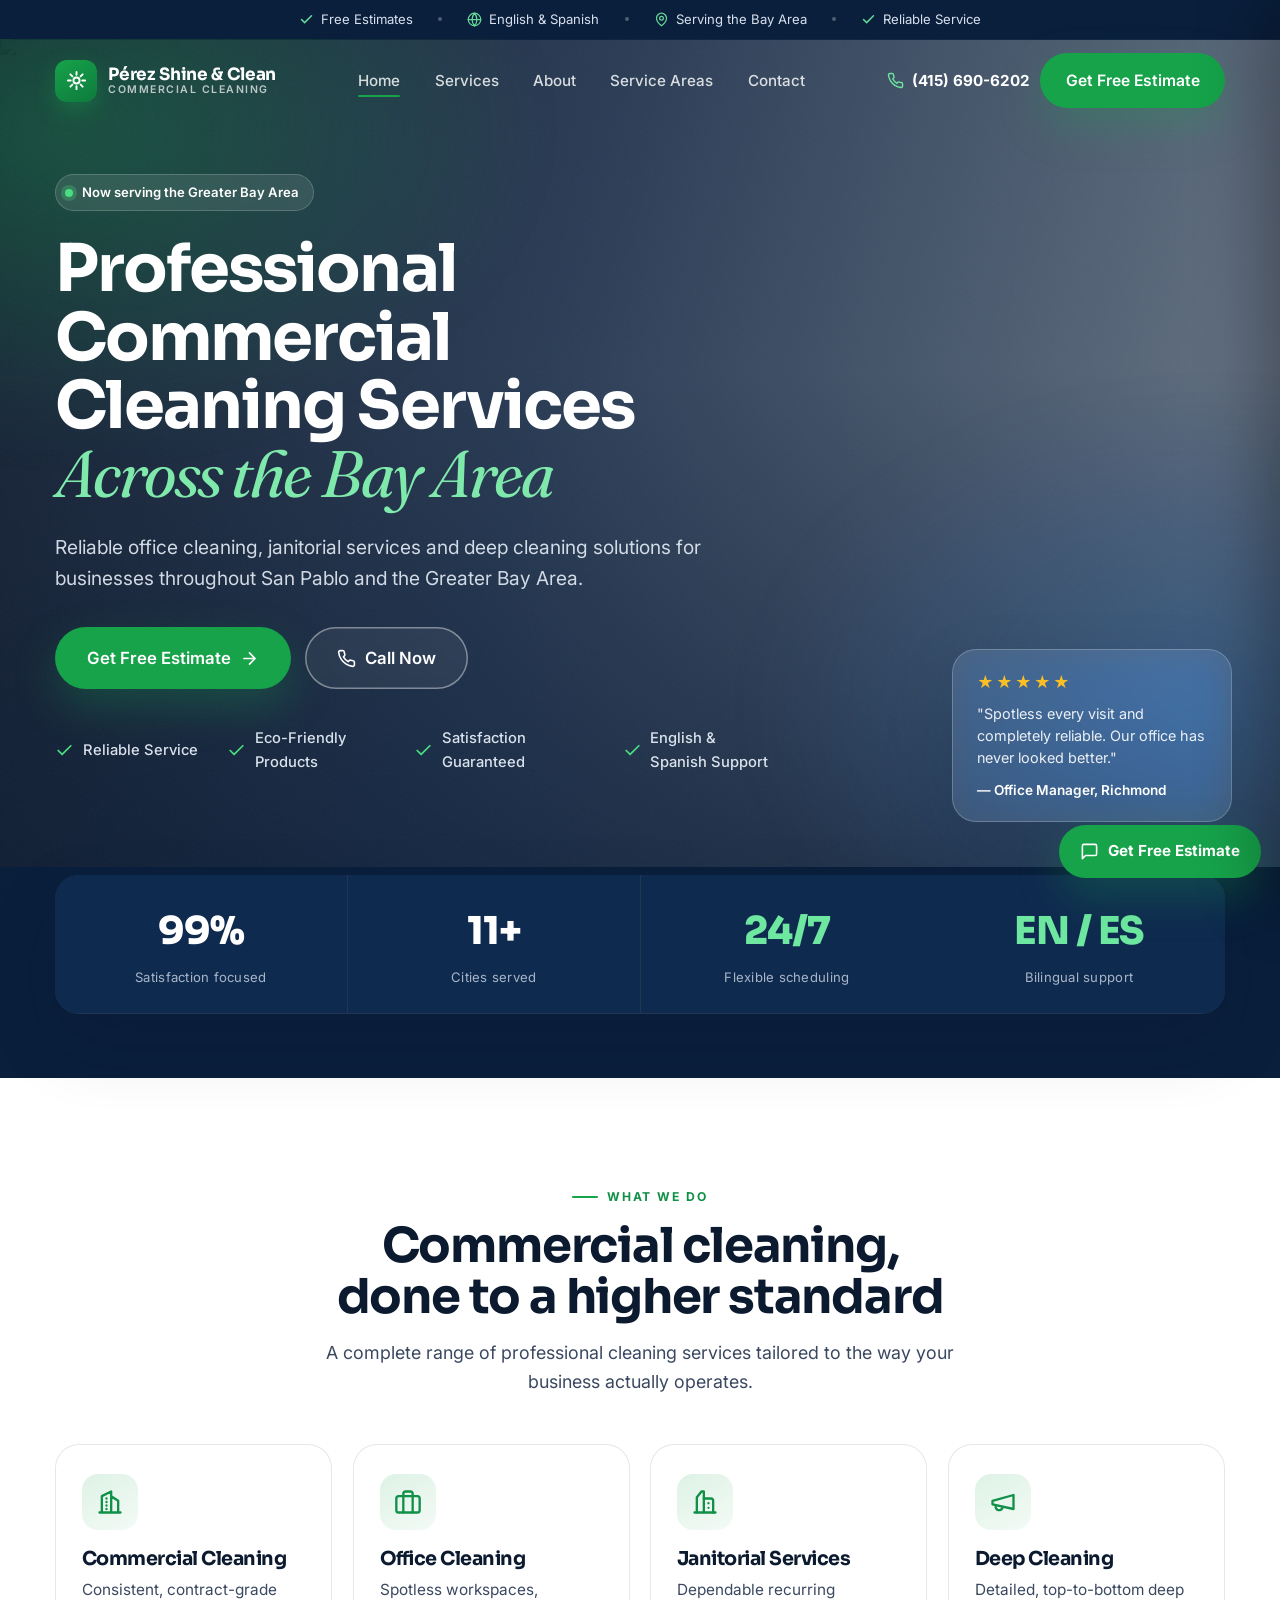
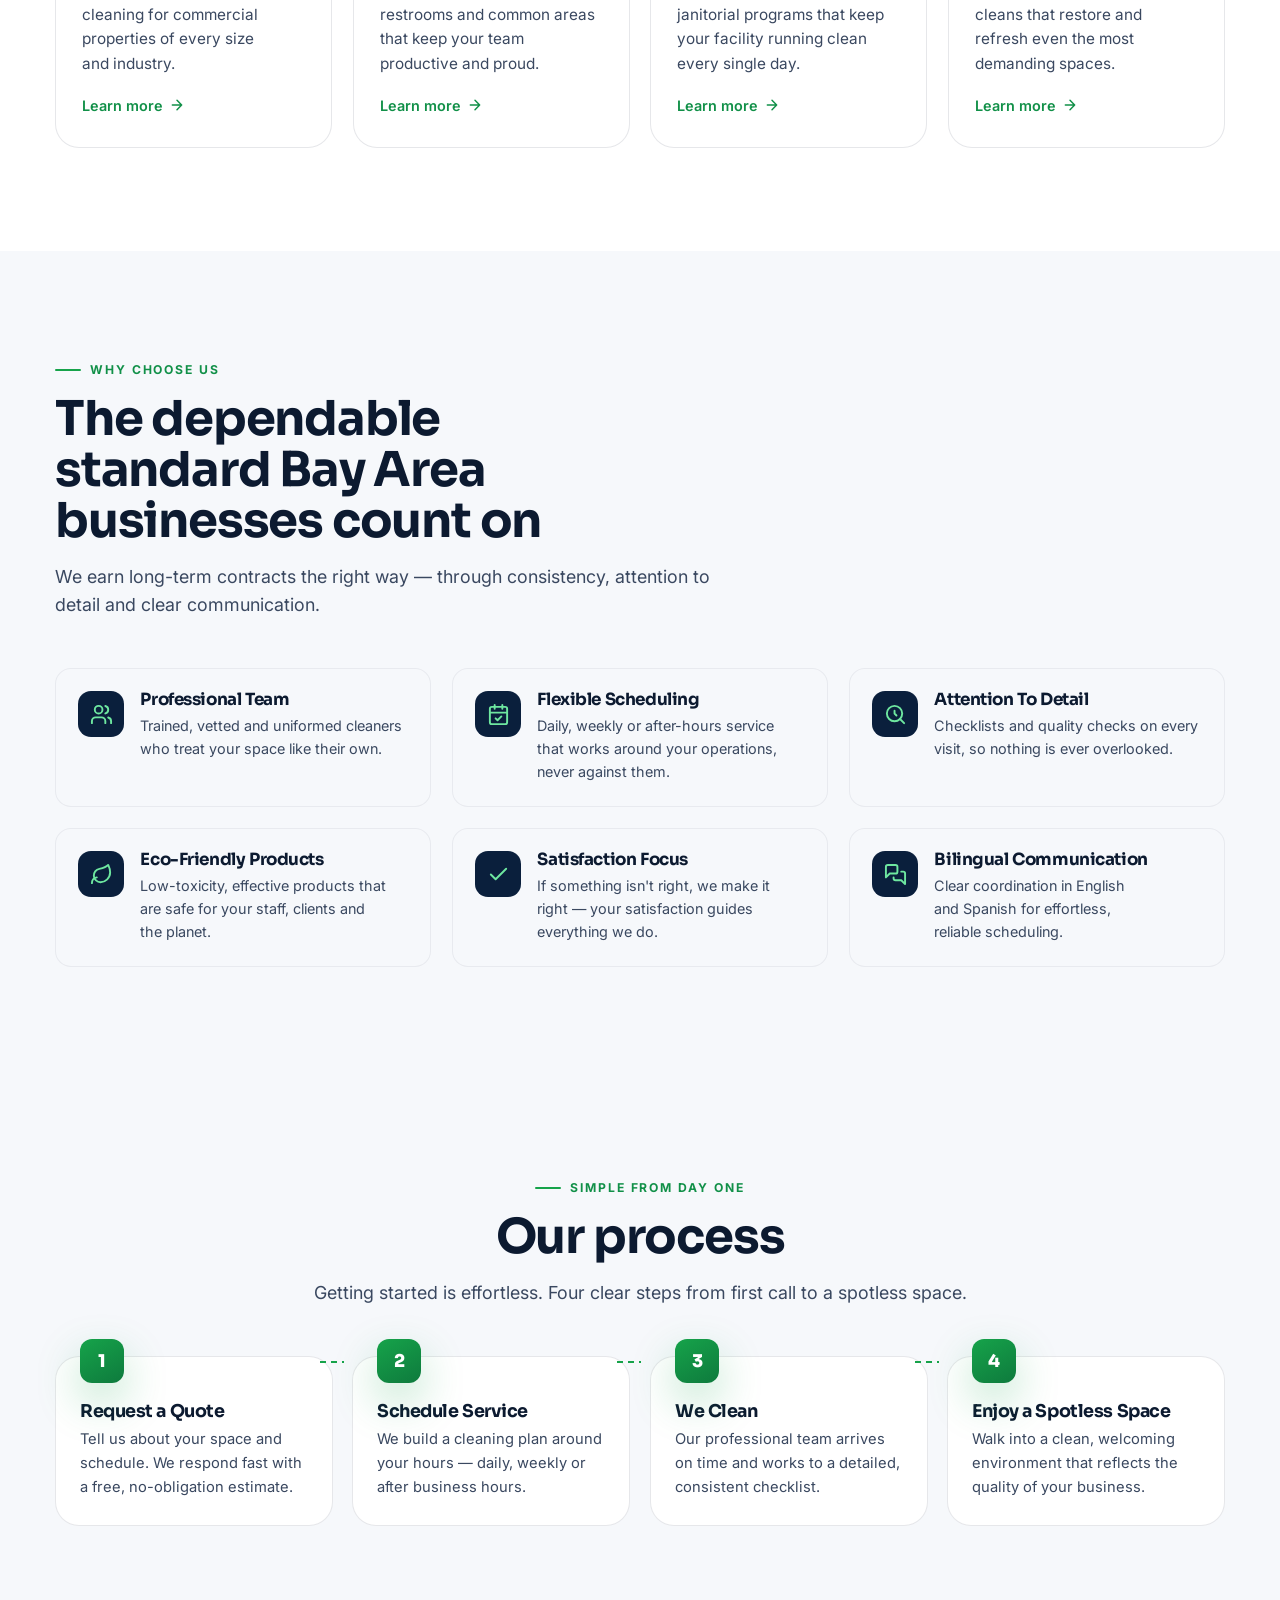
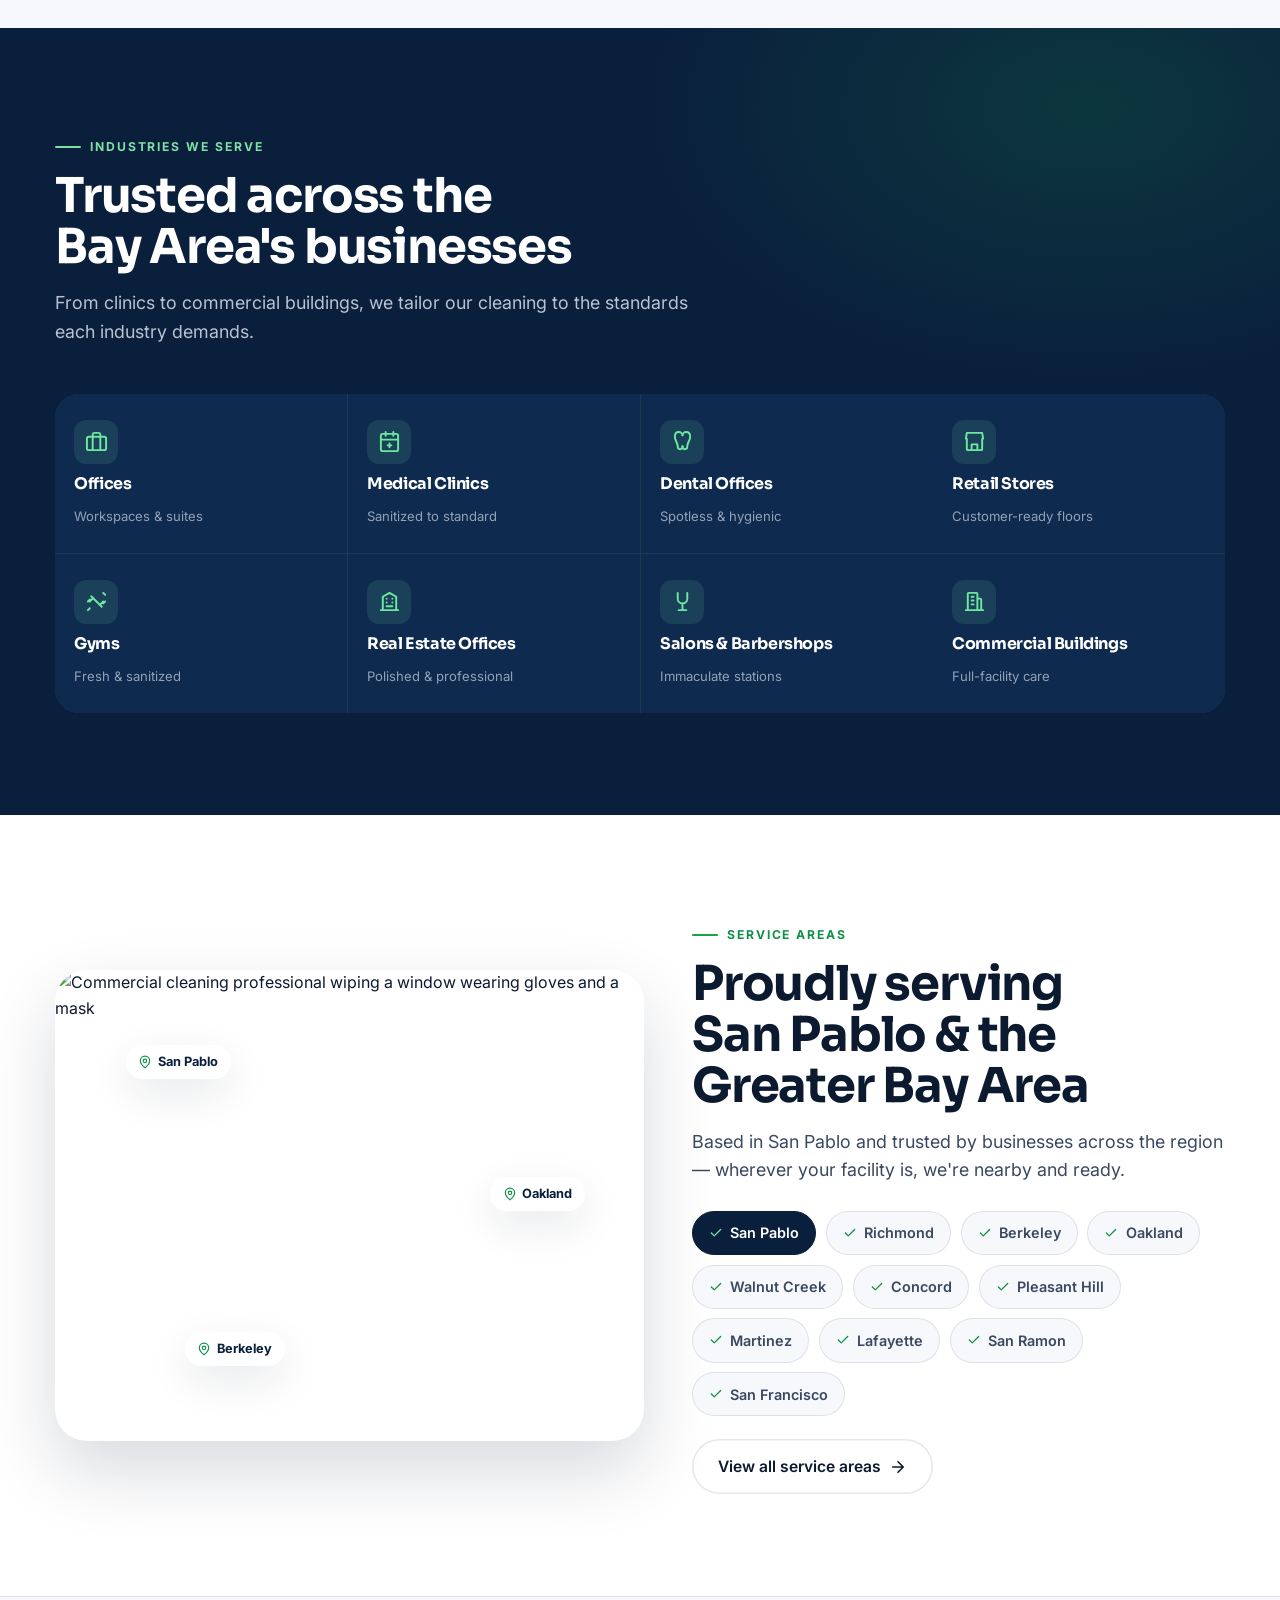
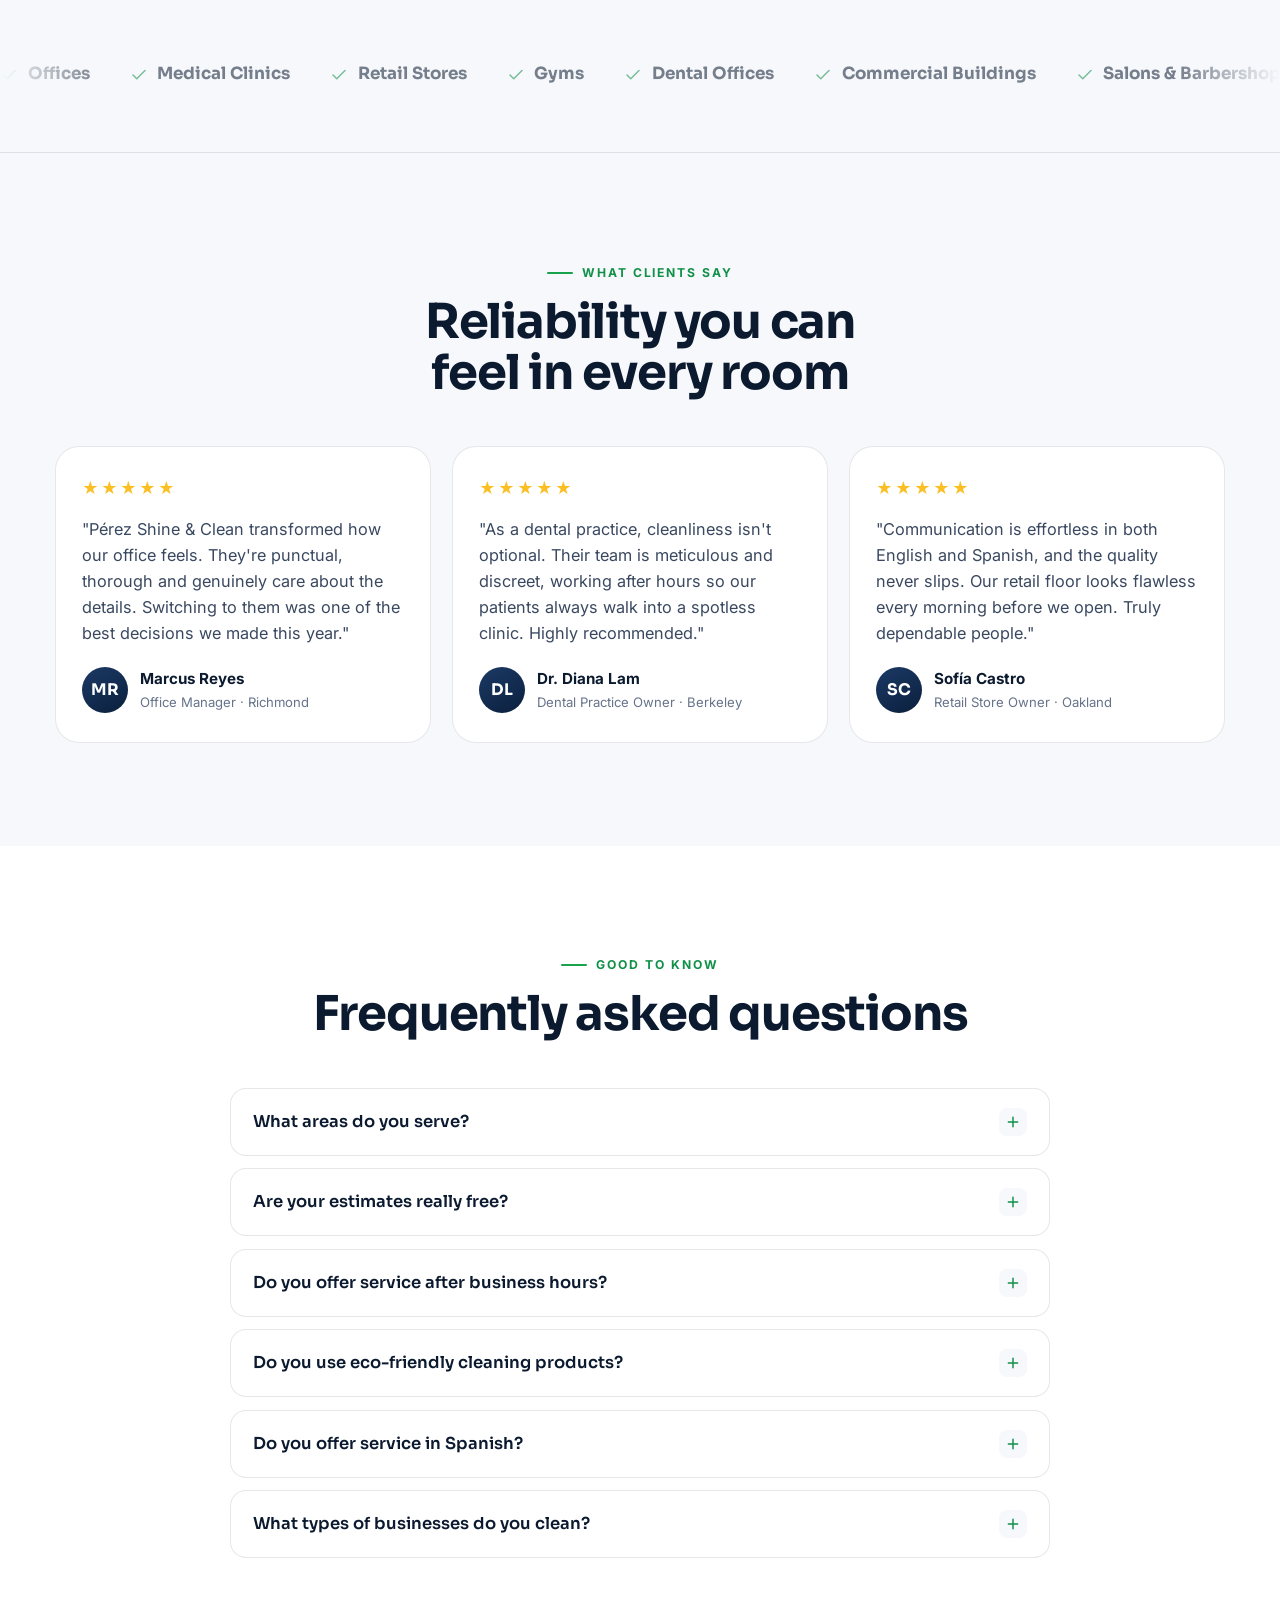
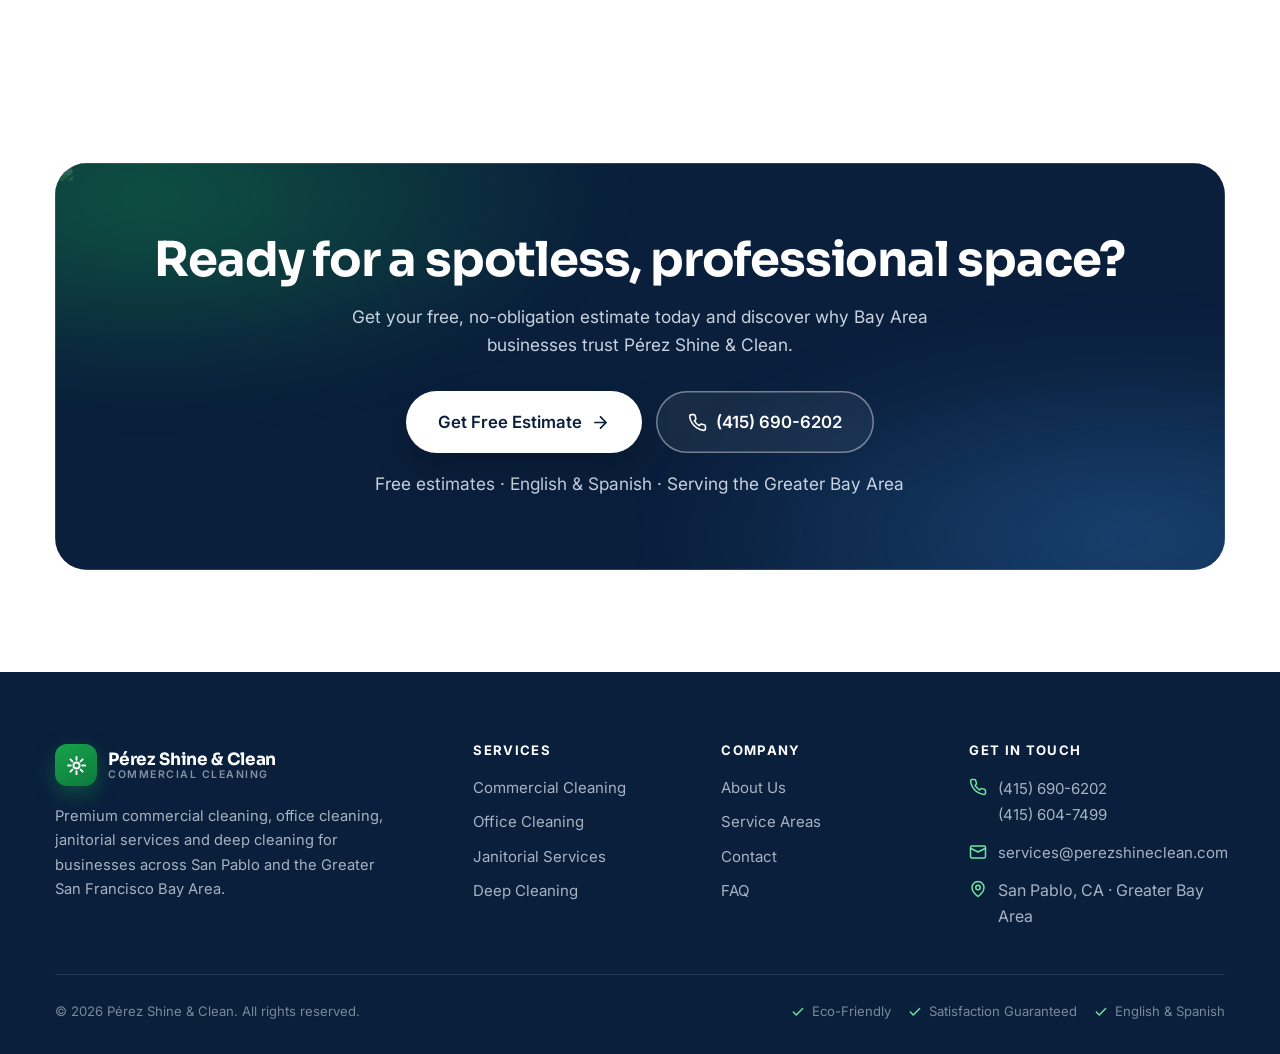
==== commit 3b379112: "Swap placeholder imagery for real cleaning photos (Unsplash CDN) Replace the 5 generic office/glass " ====
--- a/index.html
+++ b/index.html
@@ -13,14 +13,14 @@
   <meta property="og:title" content="Commercial Cleaning Bay Area | Pérez Shine & Clean" />
   <meta property="og:description" content="Reliable office cleaning, janitorial services & deep cleaning for businesses across San Pablo and the Greater Bay Area. Free estimates · English & Spanish." />
   <meta property="og:url" content="https://perezshineclean.com/" />
-  <meta property="og:image" content="https://perezshineclean.com/assets/img/hero-tower.jpg" />
+  <meta property="og:image" content="https://images.unsplash.com/photo-1603712725038-e9334ae8f39f?auto=format&fit=crop&w=2070&q=80" />
   <meta property="og:site_name" content="Pérez Shine & Clean" />
   <meta name="twitter:card" content="summary_large_image" />
 
   <link rel="preconnect" href="https://fonts.googleapis.com" />
   <link rel="preconnect" href="https://fonts.gstatic.com" crossorigin />
   <link rel="stylesheet" href="https://fonts.googleapis.com/css2?family=Sora:wght@500;600;700;800&family=Inter:wght@400;500;600;700&family=Fraunces:ital,opsz,wght@1,9..144,400;1,9..144,500&display=swap" />
-  <link rel="preload" as="image" href="assets/img/hero-tower.jpg" fetchpriority="high" />
+  <link rel="preload" as="image" href="https://images.unsplash.com/photo-1603712725038-e9334ae8f39f?auto=format&fit=crop&w=2070&q=80" fetchpriority="high" />
   <link rel="stylesheet" href="styles.css?v=20260614" />
 
   <script type="application/ld+json">
@@ -29,7 +29,7 @@
     "@type": "LocalBusiness",
     "@id": "https://perezshineclean.com/#business",
     "name": "Pérez Shine & Clean",
-    "image": "https://perezshineclean.com/assets/img/hero-tower.jpg",
+    "image": "https://images.unsplash.com/photo-1603712725038-e9334ae8f39f?auto=format&fit=crop&w=2070&q=80",
     "description": "Commercial cleaning, office cleaning, janitorial services and deep cleaning for businesses across San Pablo and the Greater San Francisco Bay Area.",
     "url": "https://perezshineclean.com/",
     "telephone": "+14156906202",
@@ -126,7 +126,7 @@
 
     <!-- HERO -->
     <section class="hero">
-      <div class="hero__bg"><img src="assets/img/hero-tower.jpg" alt="Modern corporate office tower in the San Francisco Bay Area" fetchpriority="high" loading="eager" /></div>
+      <div class="hero__bg"><img src="https://images.unsplash.com/photo-1603712725038-e9334ae8f39f?auto=format&fit=crop&w=2070&q=80" alt="Professional cleaner mopping the floor outside a modern Bay Area office building" fetchpriority="high" loading="eager" /></div>
       <div class="hero__tint"></div>
       <div class="hero__mesh"></div>
       <div class="hero__grain"></div>
@@ -283,7 +283,7 @@
       <div class="container">
         <div class="areas__layout">
           <div class="areas__media reveal">
-            <img src="assets/img/corporate-plaza.jpg" alt="Corporate office plaza in the San Francisco Bay Area" loading="lazy" decoding="async" />
+            <img src="https://images.unsplash.com/photo-1581578731548-c64695cc6952?auto=format&fit=crop&w=1600&q=80" alt="Commercial cleaning professional wiping a window wearing gloves and a mask" loading="lazy" decoding="async" />
             <span class="pin pin--1"><svg viewBox="0 0 24 24" fill="none" stroke="currentColor" stroke-width="2" stroke-linecap="round" stroke-linejoin="round"><path d="M20 10c0 6-8 12-8 12s-8-6-8-12a8 8 0 0 1 16 0Z"/><circle cx="12" cy="10" r="3"/></svg> San Pablo</span>
             <span class="pin pin--2"><svg viewBox="0 0 24 24" fill="none" stroke="currentColor" stroke-width="2" stroke-linecap="round" stroke-linejoin="round"><path d="M20 10c0 6-8 12-8 12s-8-6-8-12a8 8 0 0 1 16 0Z"/><circle cx="12" cy="10" r="3"/></svg> Oakland</span>
             <span class="pin pin--3"><svg viewBox="0 0 24 24" fill="none" stroke="currentColor" stroke-width="2" stroke-linecap="round" stroke-linejoin="round"><path d="M20 10c0 6-8 12-8 12s-8-6-8-12a8 8 0 0 1 16 0Z"/><circle cx="12" cy="10" r="3"/></svg> Berkeley</span>
@@ -383,7 +383,7 @@
     <section class="section">
       <div class="container">
         <div class="cta reveal">
-          <div class="cta__bg"><img src="assets/img/glass-towers.jpg" alt="" aria-hidden="true" loading="lazy" /></div>
+          <div class="cta__bg"><img src="https://images.unsplash.com/photo-1564540583246-934409427776?auto=format&fit=crop&w=1600&q=80" alt="" aria-hidden="true" loading="lazy" /></div>
           <div class="cta__mesh"></div>
           <h2>Ready for a spotless, professional space?</h2>
           <p>Get your free, no-obligation estimate today and discover why Bay Area businesses trust Pérez Shine & Clean.</p>
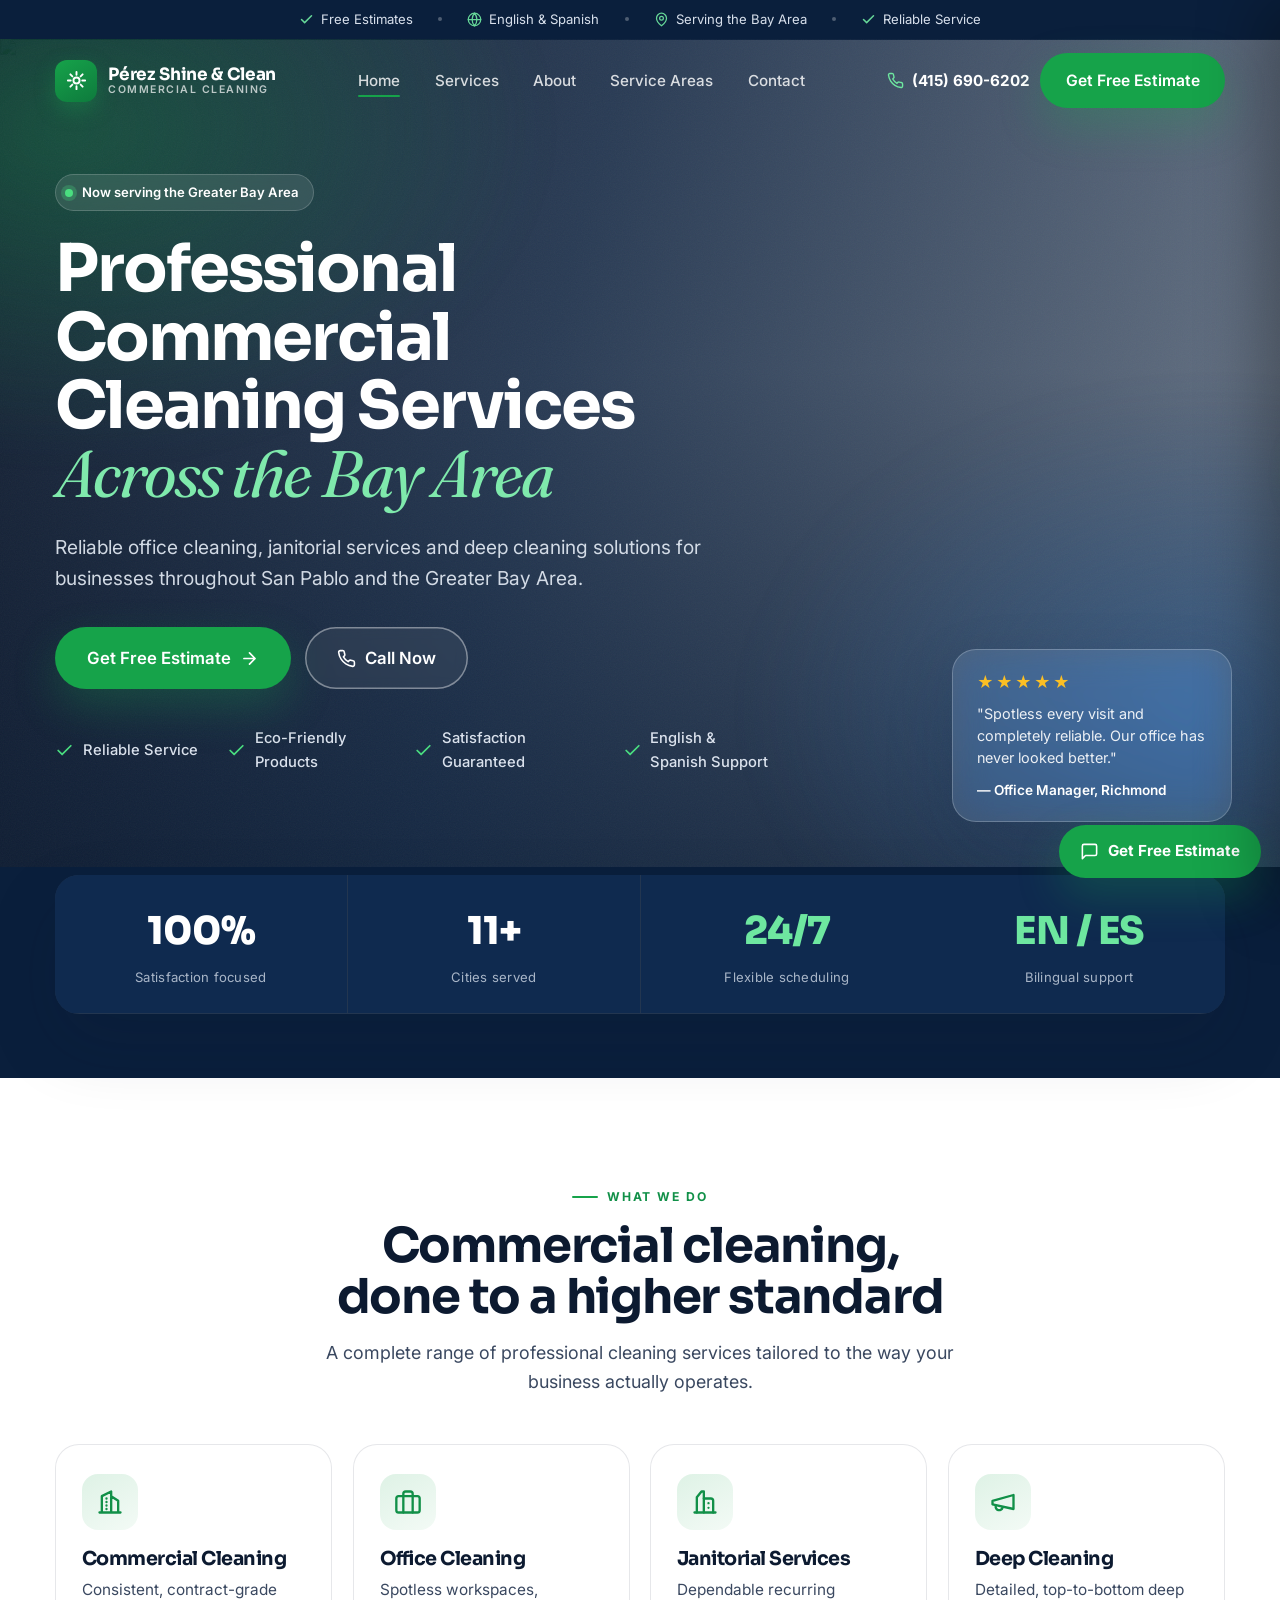
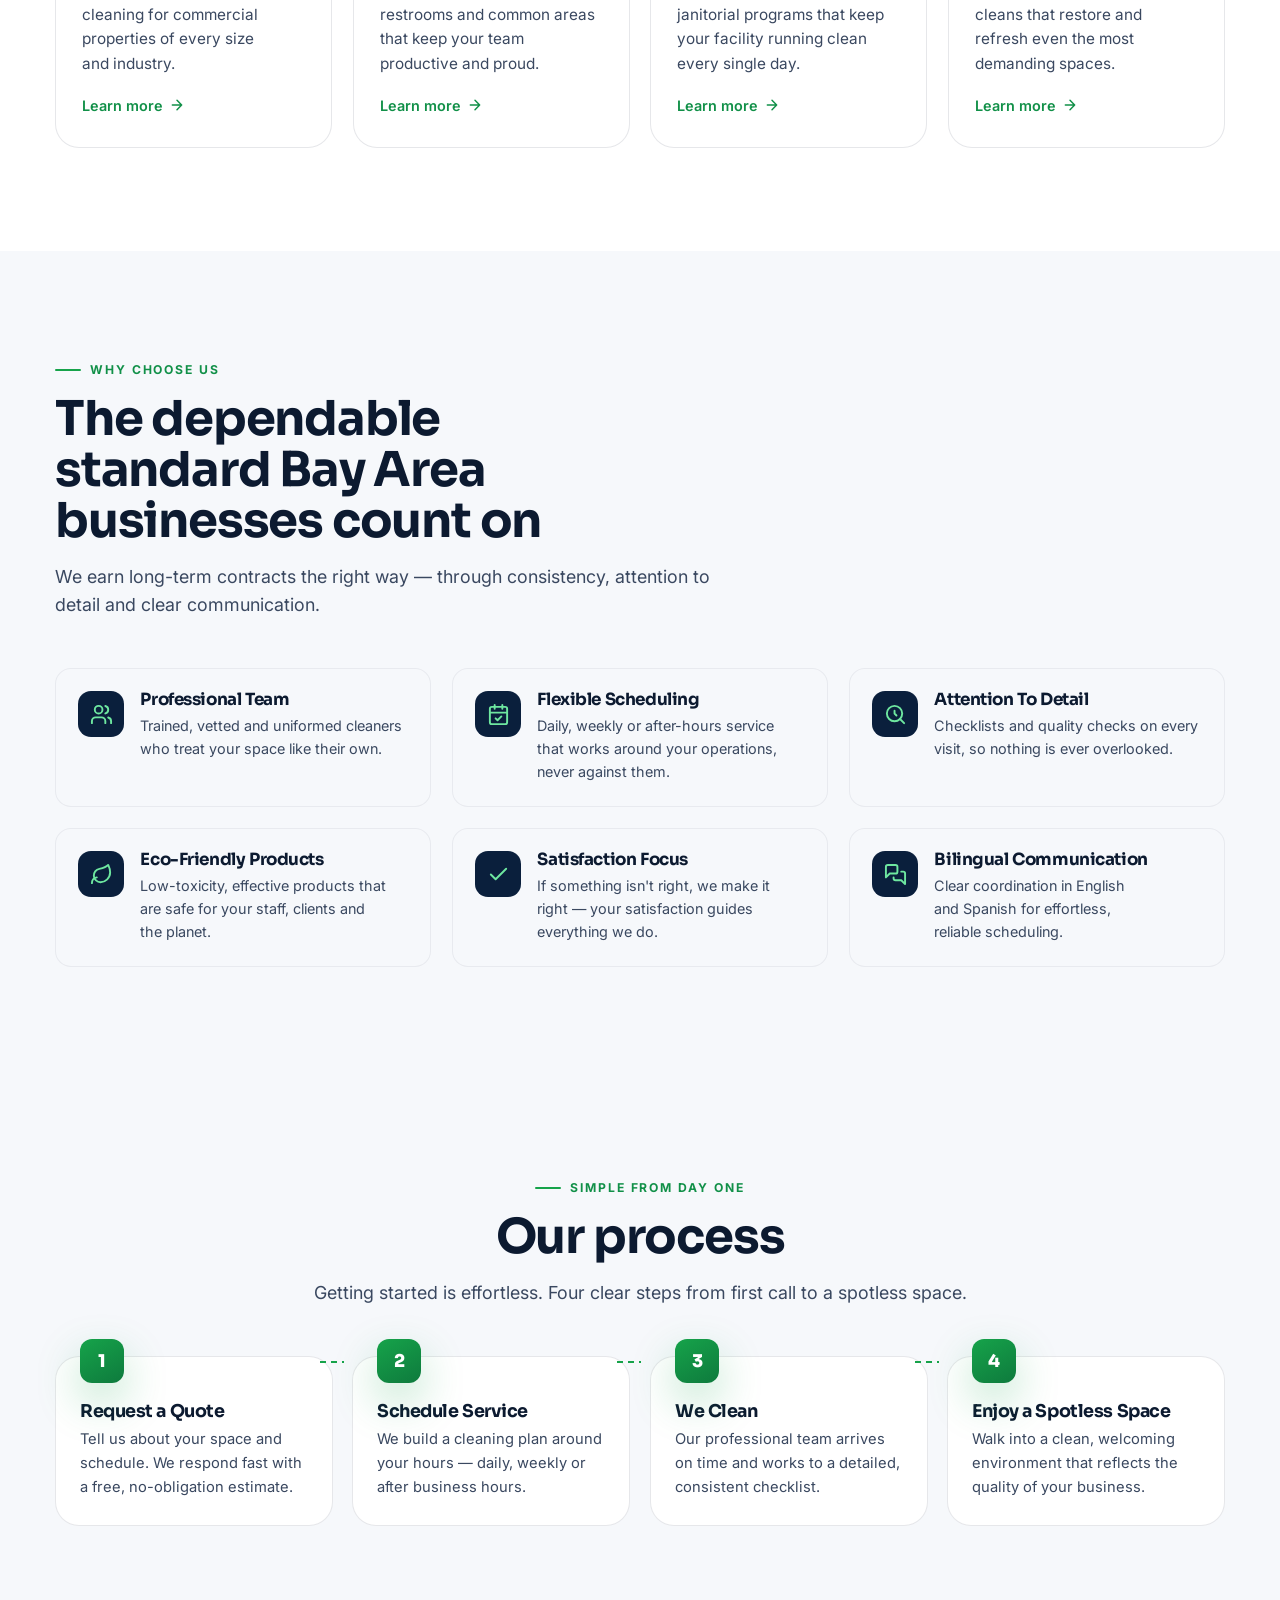
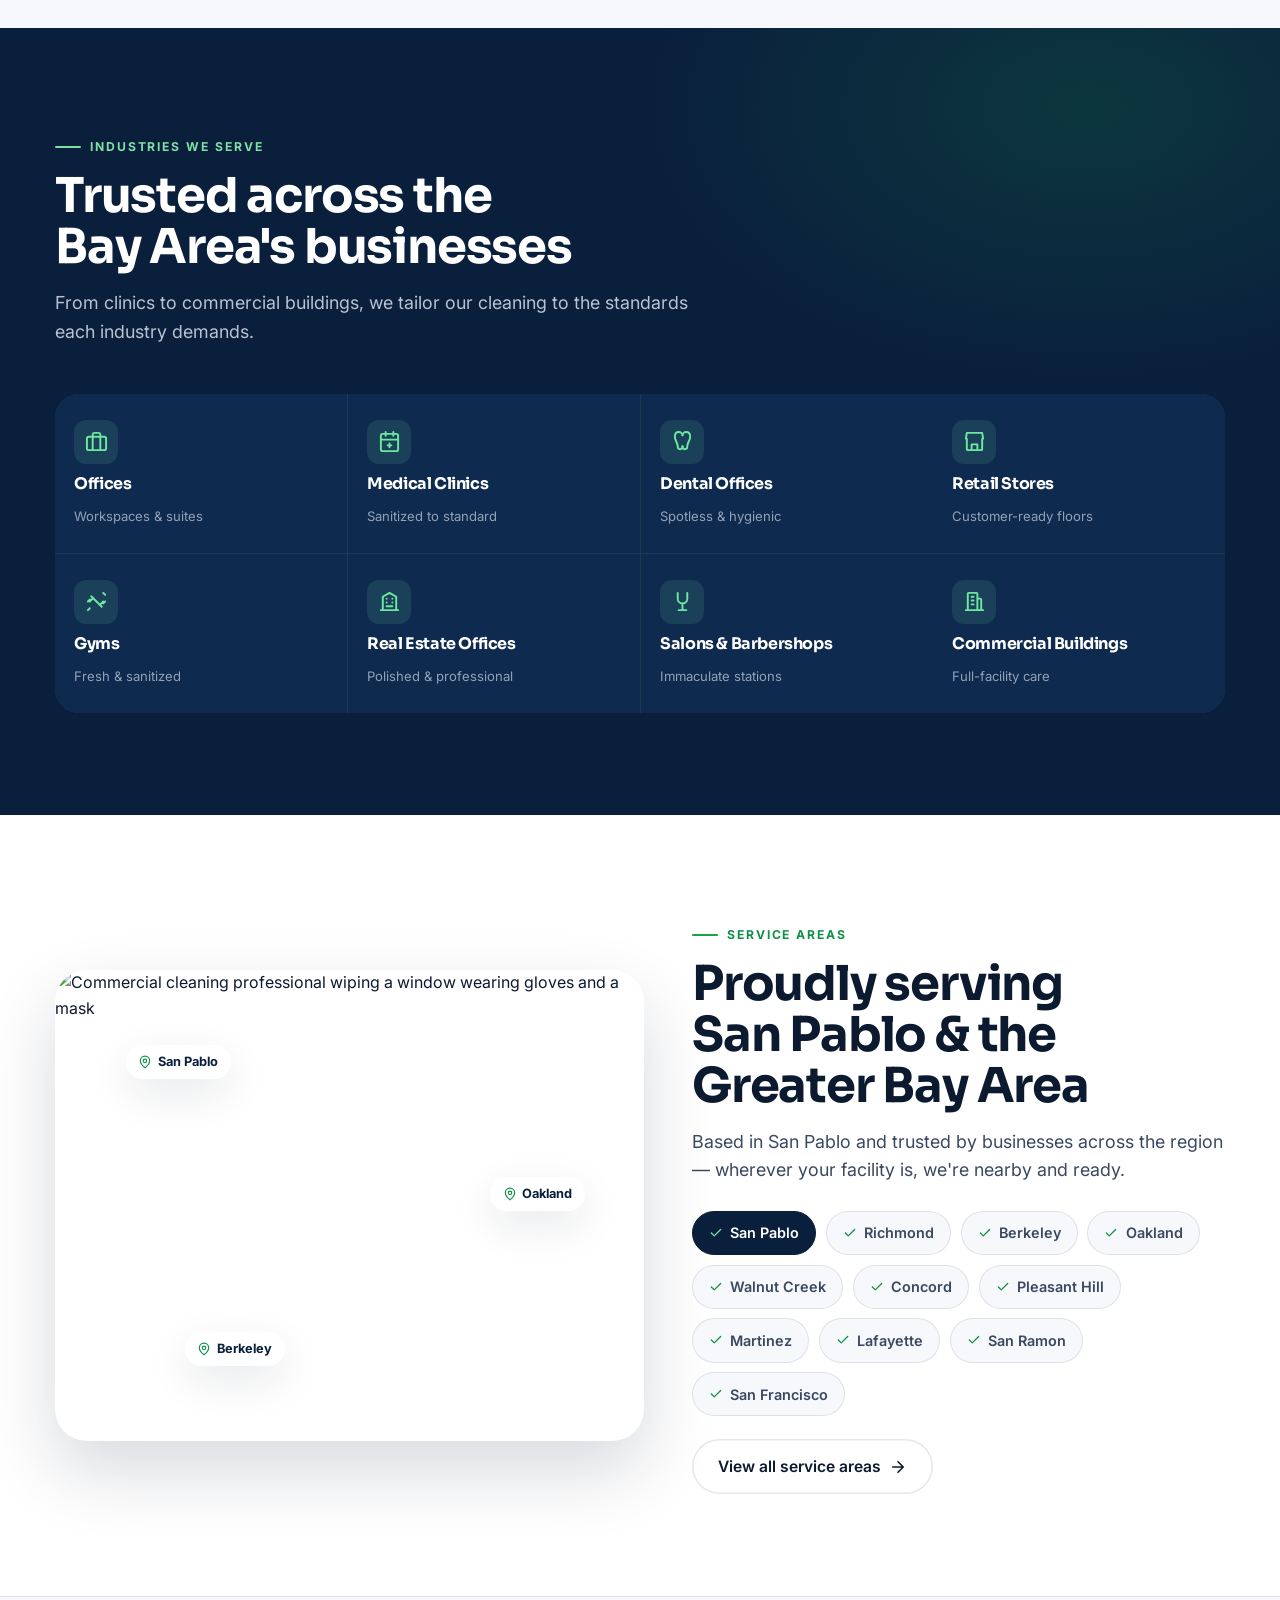
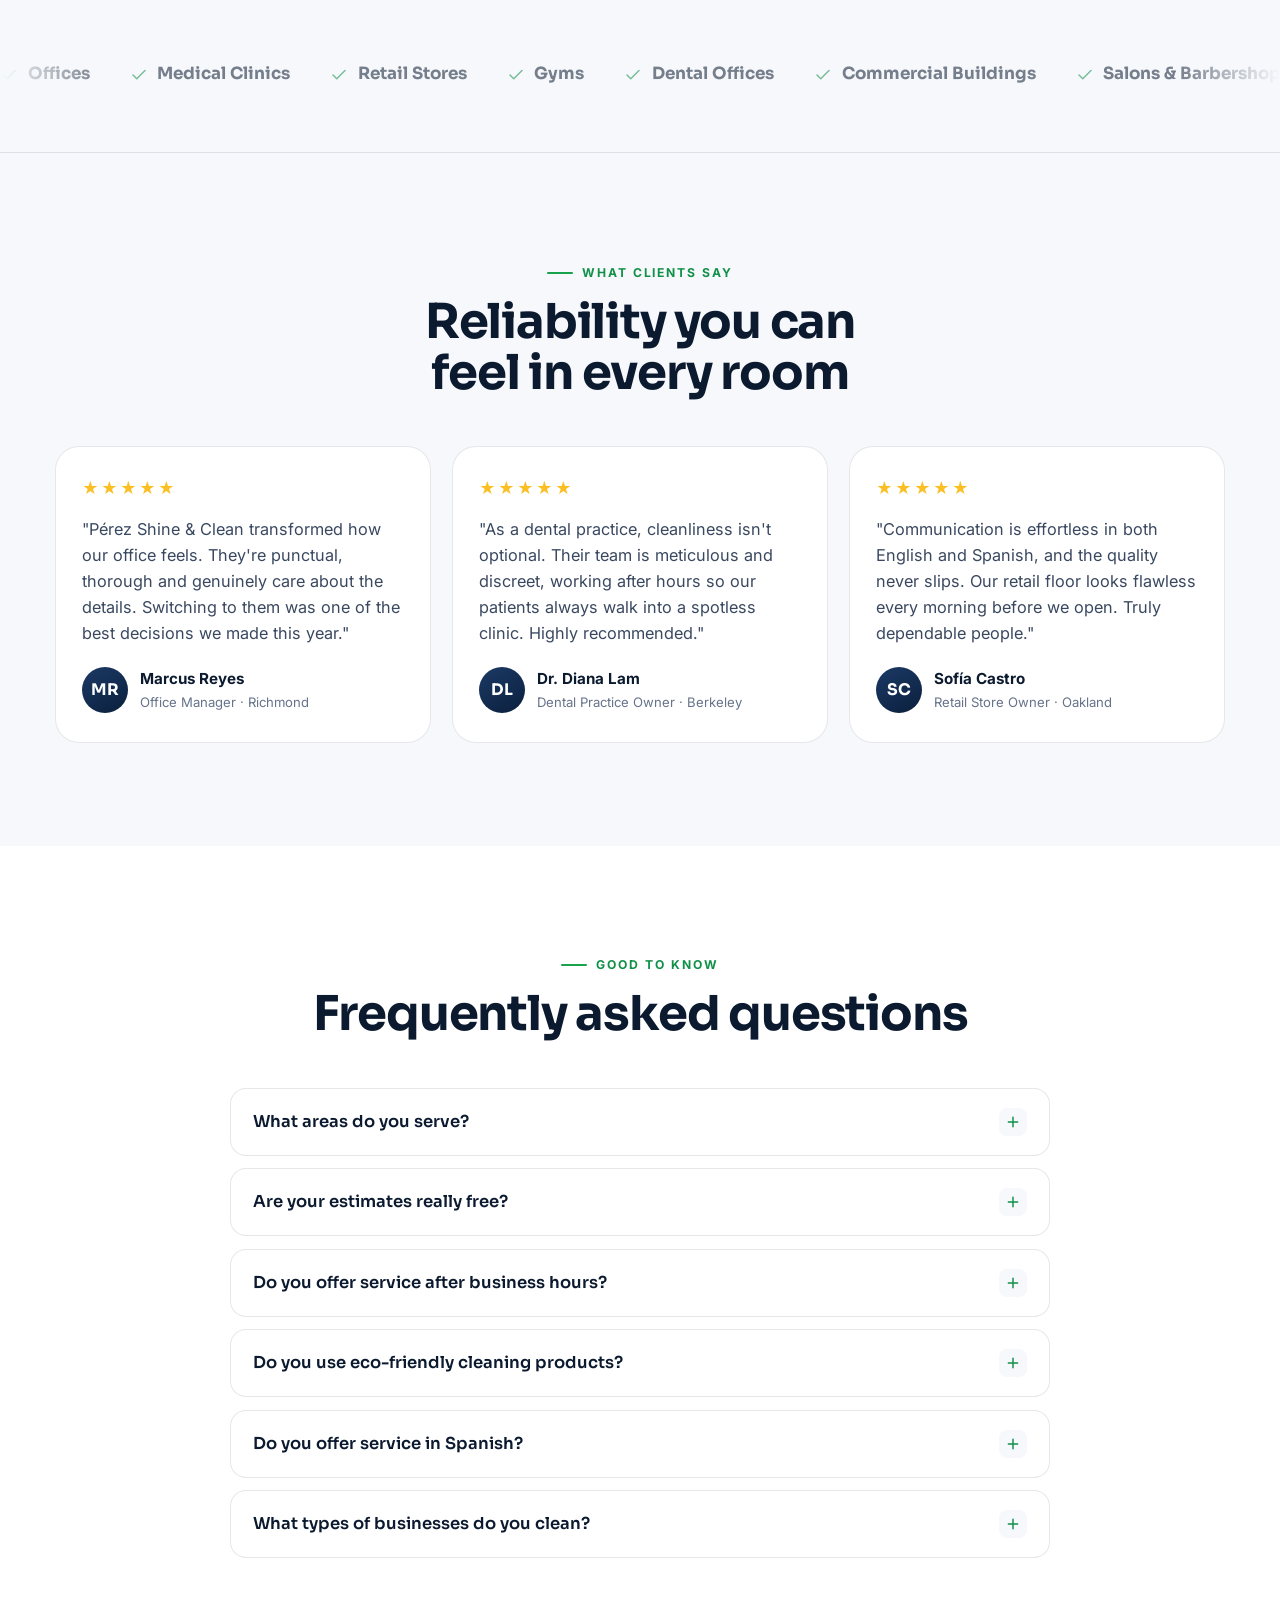
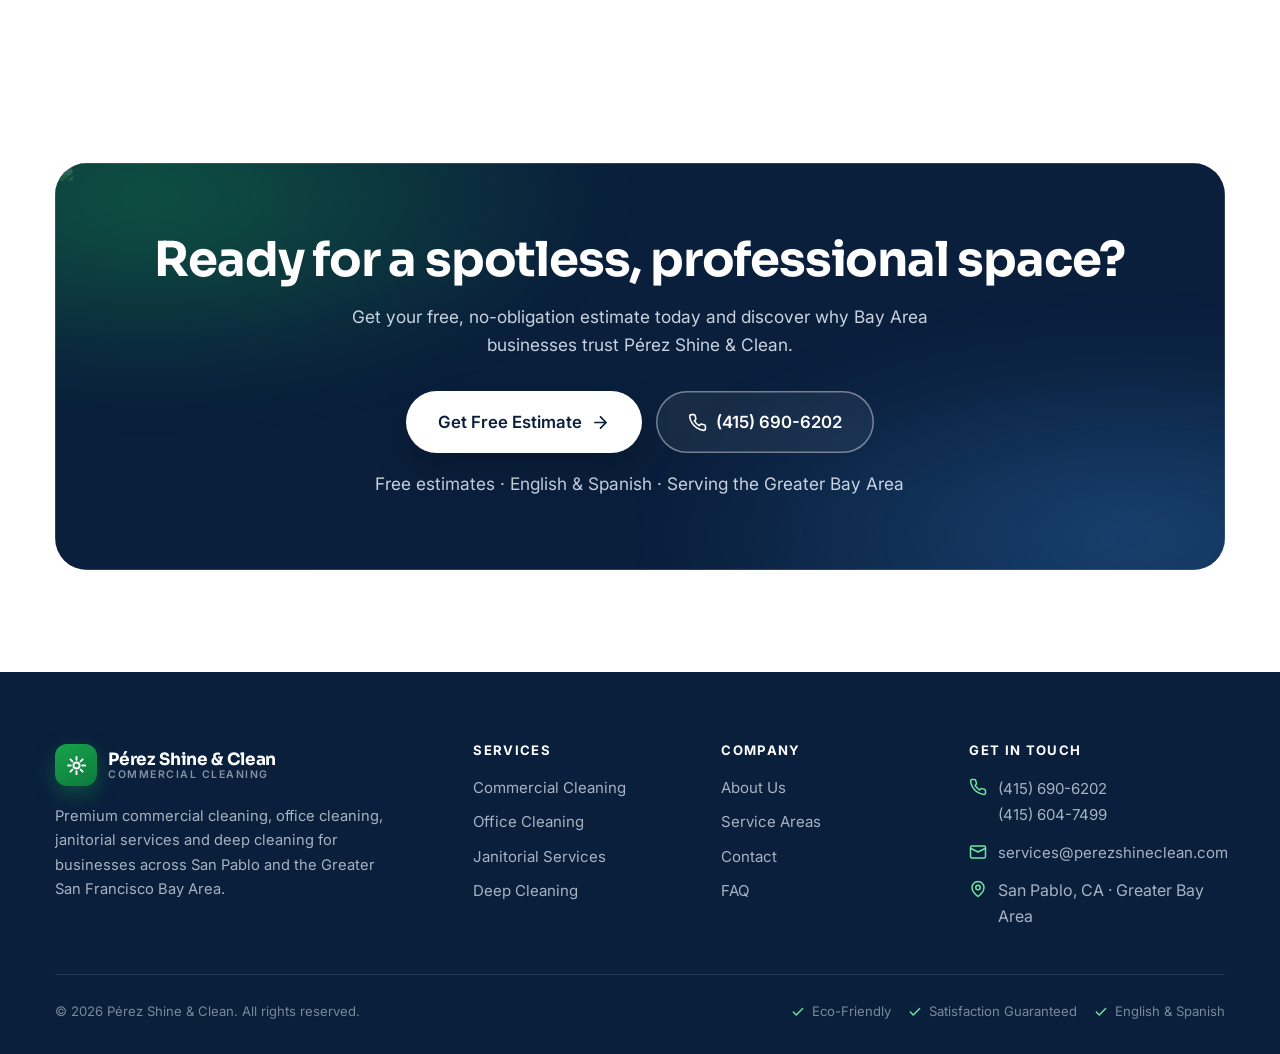
==== commit a971f8e8: "Add Google Search Console verification meta tag and fix canonical URL" ====
--- a/index.html
+++ b/index.html
@@ -5,7 +5,8 @@
   <meta name="viewport" content="width=device-width, initial-scale=1.0" />
   <title>Commercial Cleaning Bay Area | Pérez Shine & Clean — San Pablo, CA</title>
   <meta name="description" content="Premium commercial cleaning in the Bay Area. Pérez Shine & Clean delivers reliable office cleaning, janitorial services and deep cleaning across San Pablo, Richmond, Oakland & the Greater SF Bay Area. Free estimates. English & Spanish." />
-  <link rel="canonical" href="https://perezshineclean.com/" />
+  <link rel="canonical" href="https://www.perezshinecleaning.com/" />
+  <meta name="google-site-verification" content="R86ABeYiCEMKuefSIbTc6MlFh4fde9Xul3P9lmbLZB0" />
   <meta name="theme-color" content="#0a1f3c" />
 
   <!-- Open Graph -->
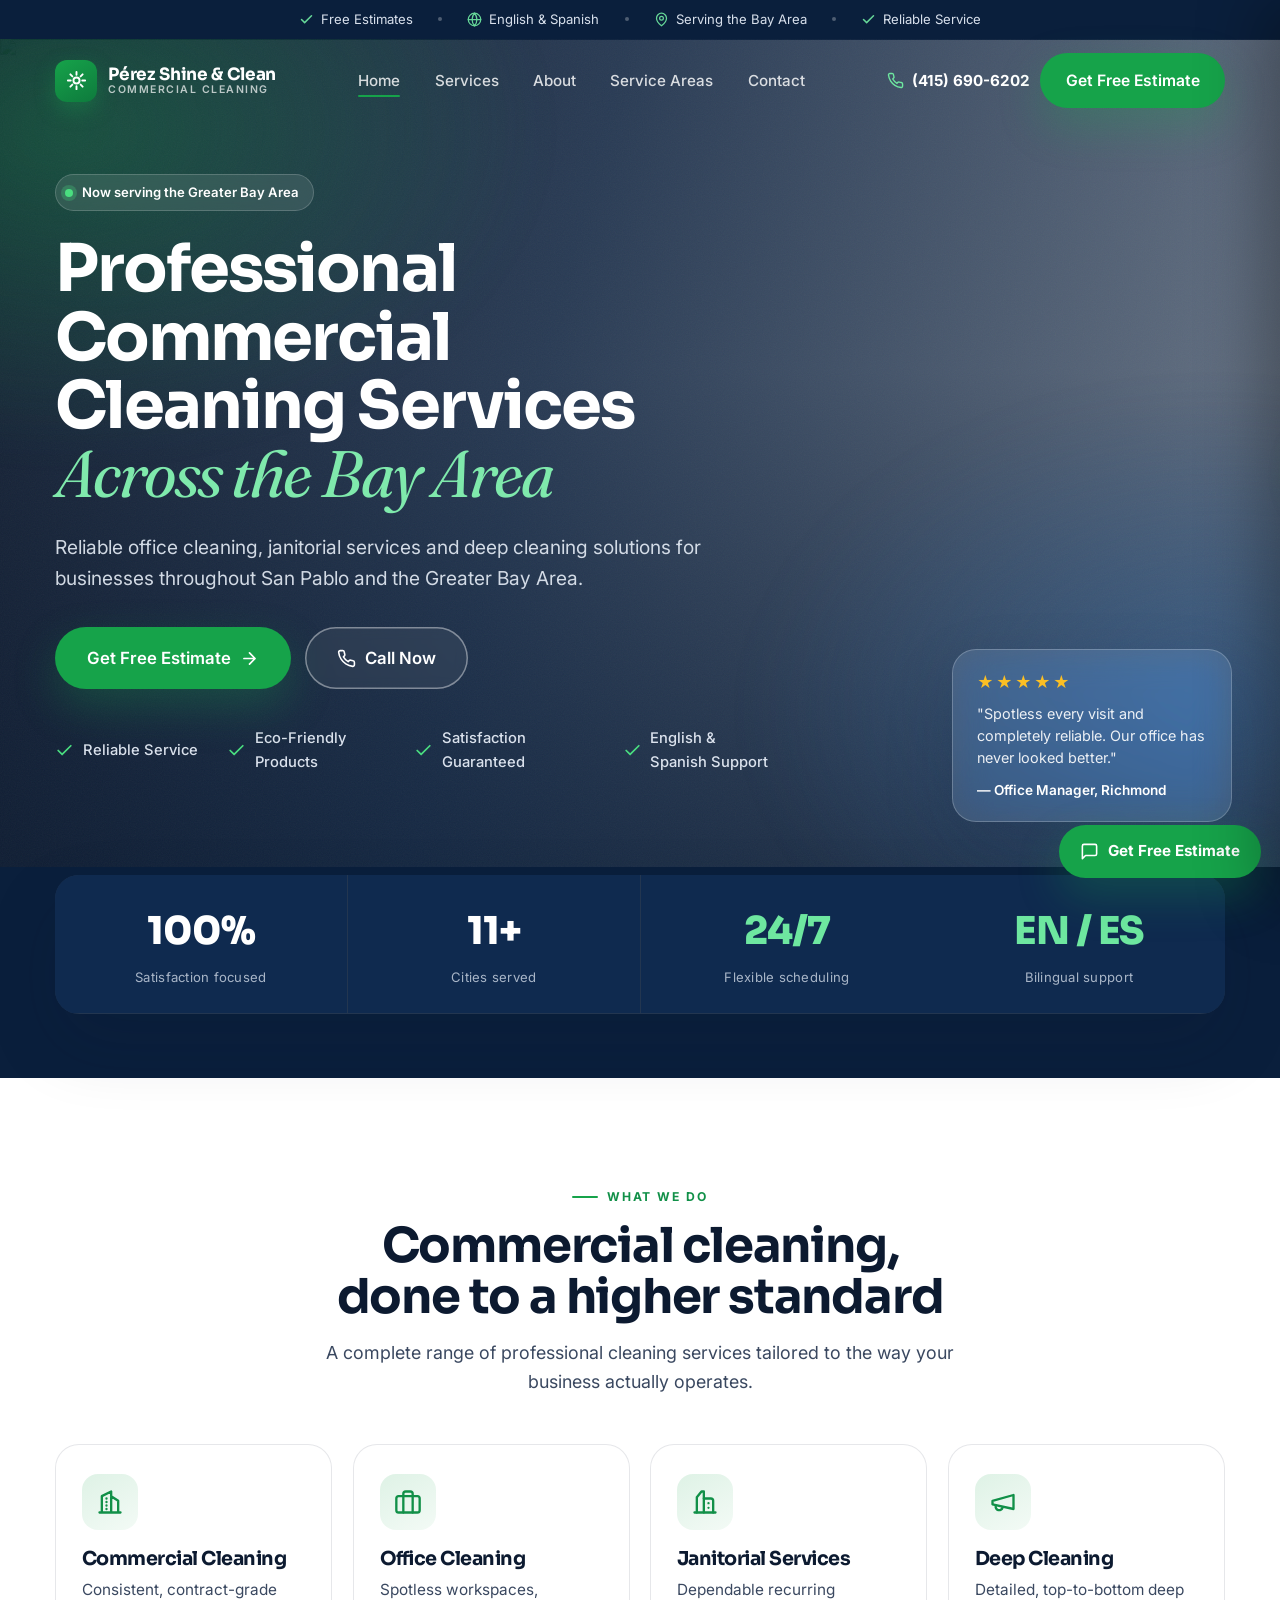
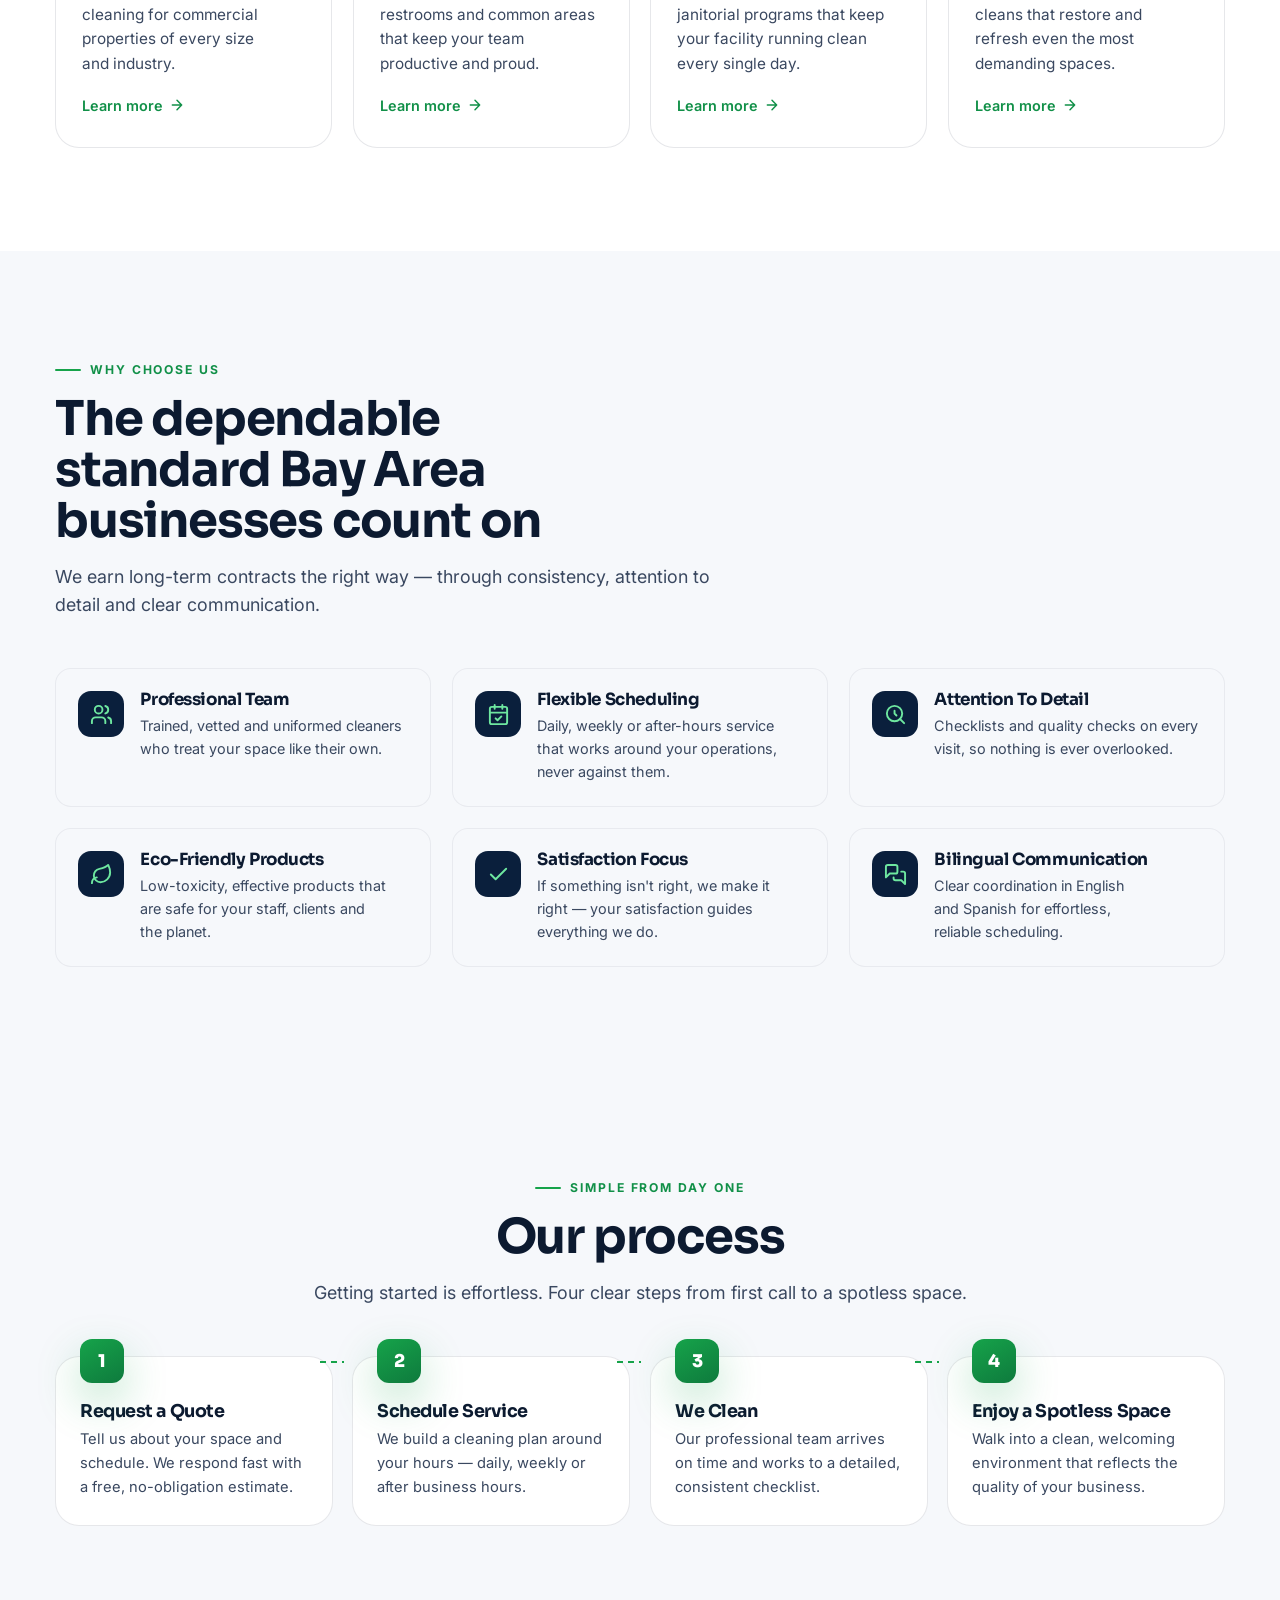
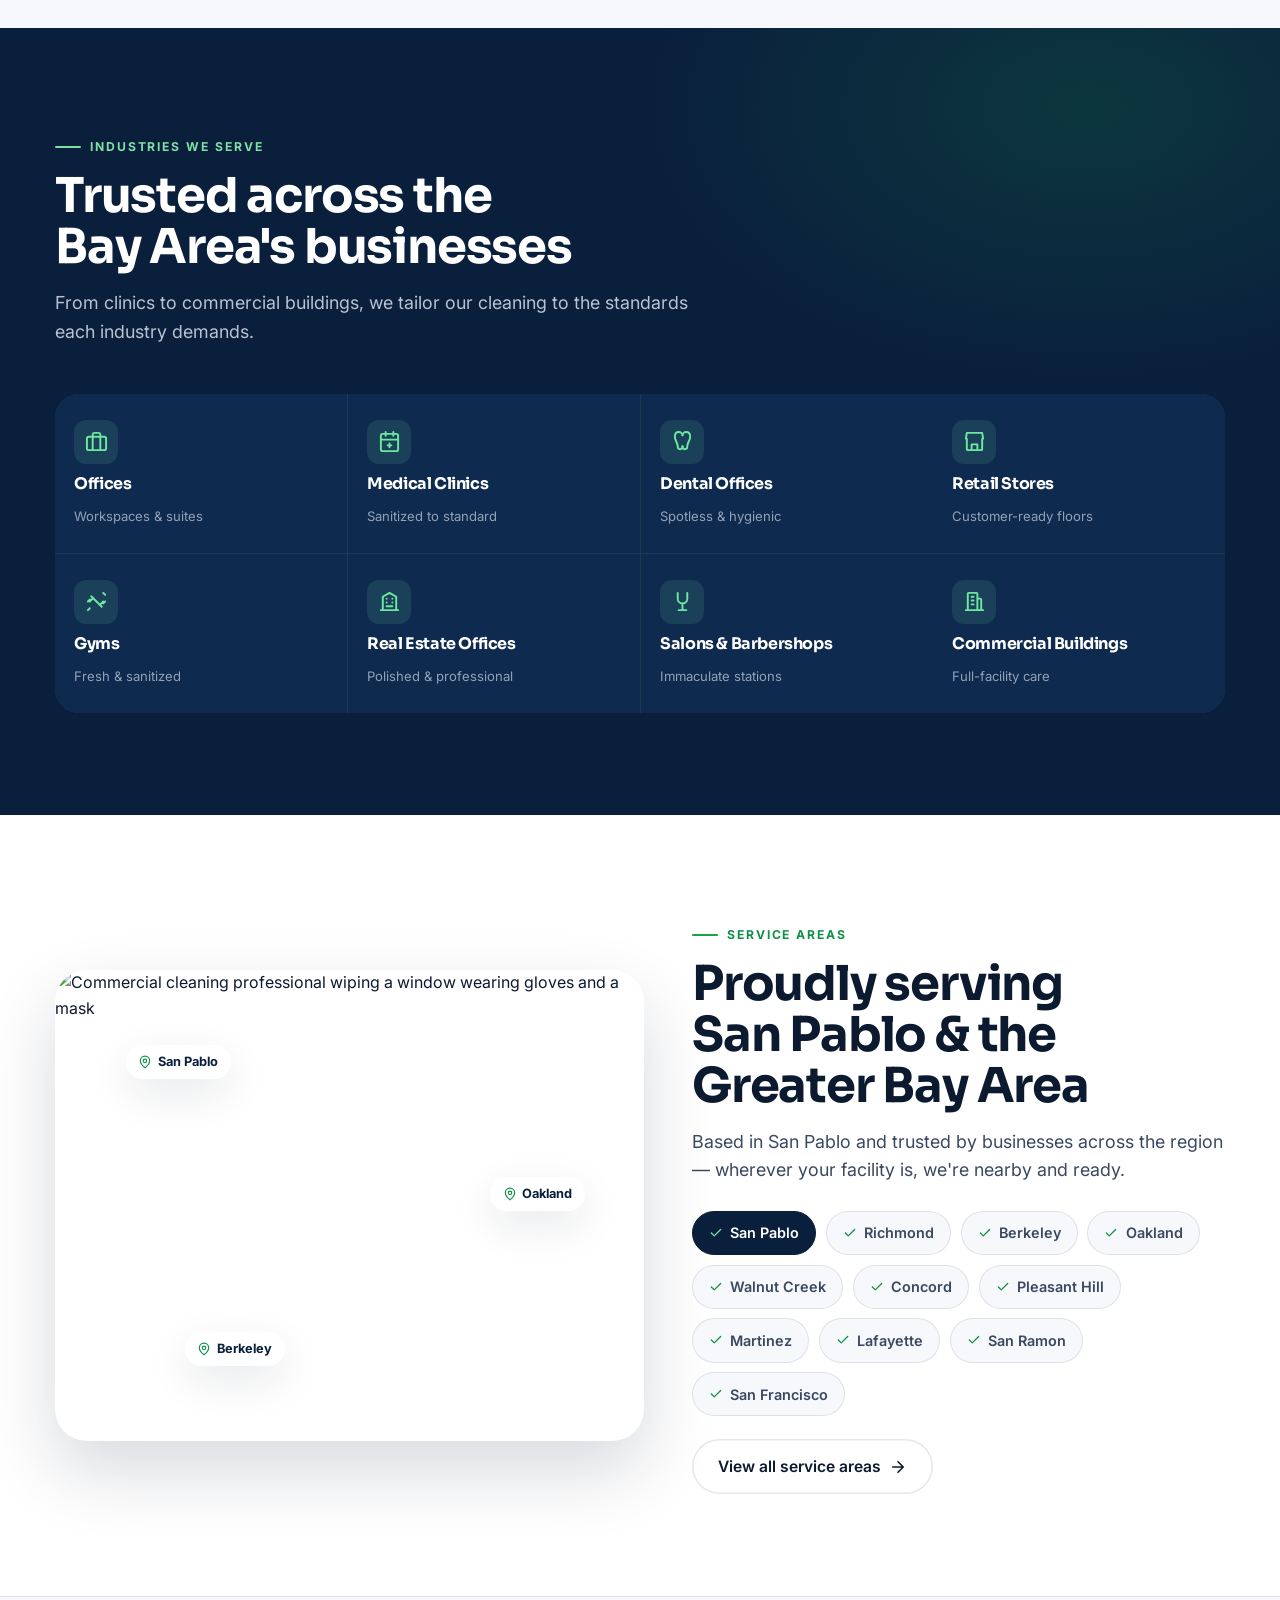
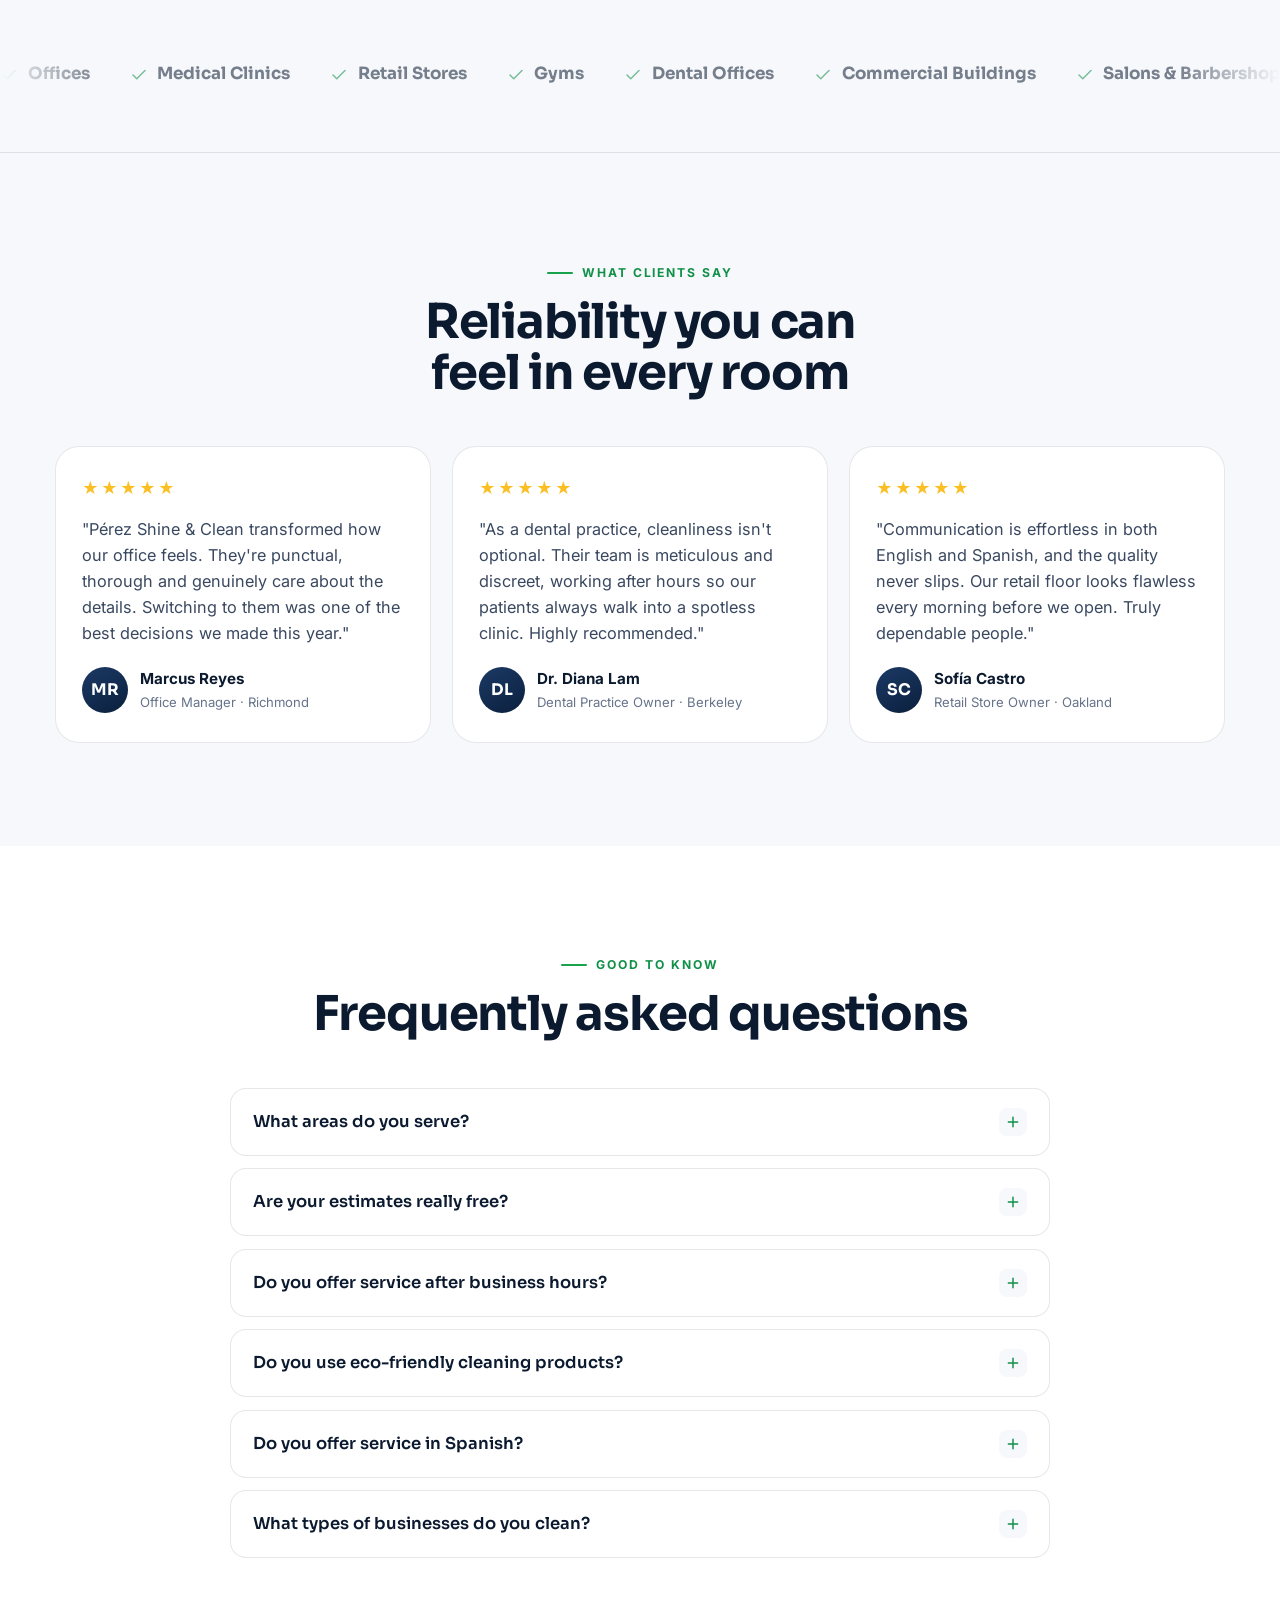
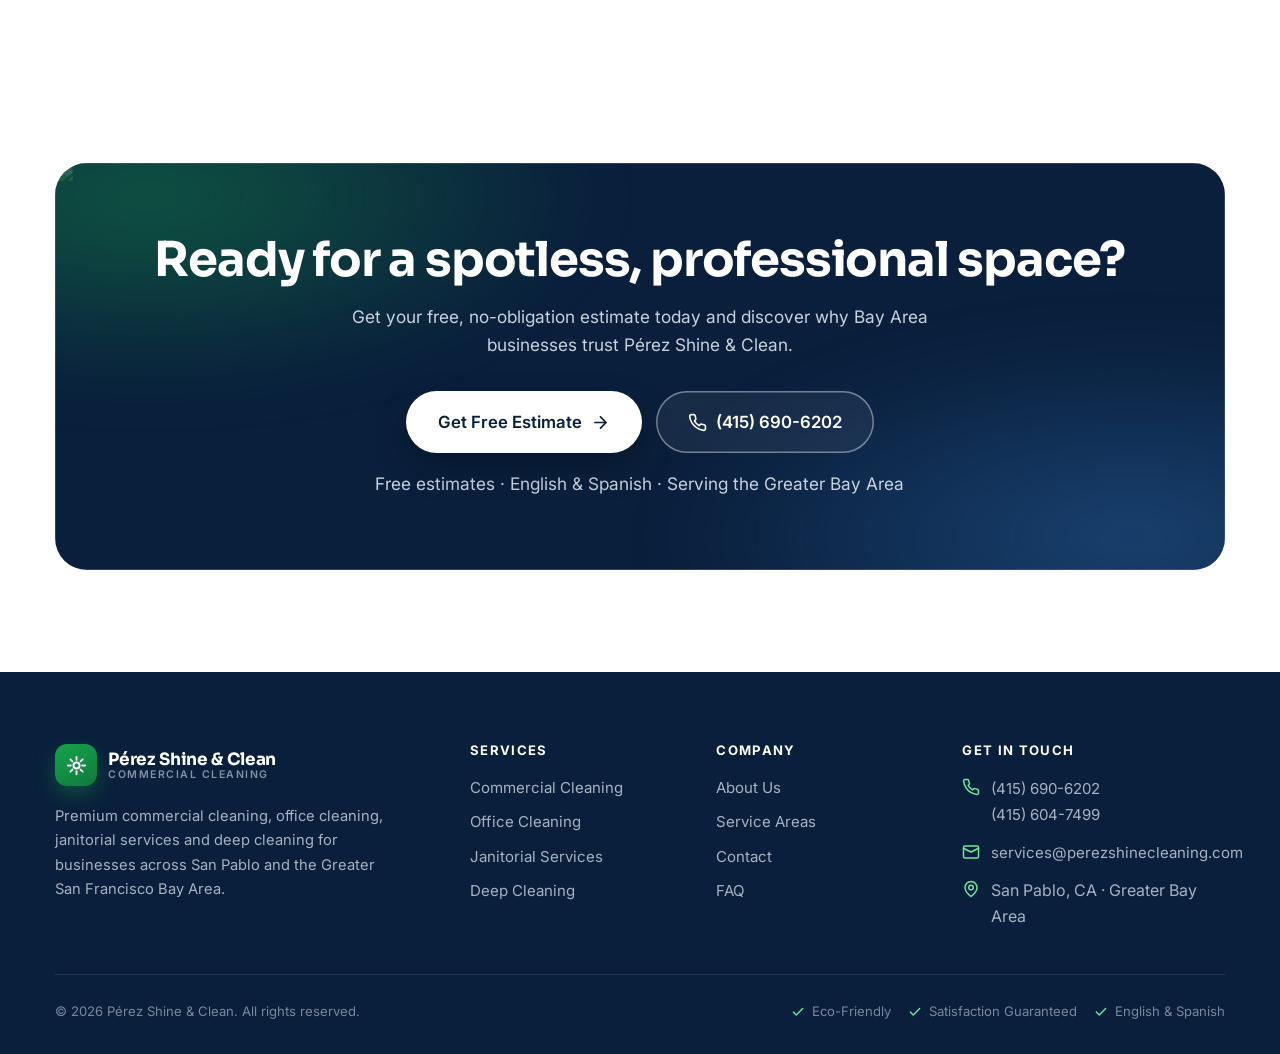
==== commit a5ac2d68: "SEO: fix all domain URLs to new domain, add CleaningService schema type, robots meta and keywords" ====
--- a/index.html
+++ b/index.html
@@ -8,12 +8,14 @@
   <link rel="canonical" href="https://www.perezshinecleaning.com/" />
   <meta name="google-site-verification" content="R86ABeYiCEMKuefSIbTc6MlFh4fde9Xul3P9lmbLZB0" />
   <meta name="theme-color" content="#0a1f3c" />
+  <meta name="robots" content="index, follow" />
+  <meta name="keywords" content="commercial cleaning Bay Area, office cleaning San Pablo, janitorial services Richmond CA, deep cleaning Oakland, cleaning company Bay Area, limpieza comercial Bay Area, cleaning services Walnut Creek, cleaning company Concord CA" />
 
   <!-- Open Graph -->
   <meta property="og:type" content="website" />
   <meta property="og:title" content="Commercial Cleaning Bay Area | Pérez Shine & Clean" />
   <meta property="og:description" content="Reliable office cleaning, janitorial services & deep cleaning for businesses across San Pablo and the Greater Bay Area. Free estimates · English & Spanish." />
-  <meta property="og:url" content="https://perezshineclean.com/" />
+  <meta property="og:url" content="https://www.perezshinecleaning.com/" />
   <meta property="og:image" content="https://images.unsplash.com/photo-1603712725038-e9334ae8f39f?auto=format&fit=crop&w=2070&q=80" />
   <meta property="og:site_name" content="Pérez Shine & Clean" />
   <meta name="twitter:card" content="summary_large_image" />
@@ -27,14 +29,14 @@
   <script type="application/ld+json">
   {
     "@context": "https://schema.org",
-    "@type": "LocalBusiness",
-    "@id": "https://perezshineclean.com/#business",
+    "@type": ["LocalBusiness", "CleaningService"],
+    "@id": "https://www.perezshinecleaning.com/#business",
     "name": "Pérez Shine & Clean",
     "image": "https://images.unsplash.com/photo-1603712725038-e9334ae8f39f?auto=format&fit=crop&w=2070&q=80",
     "description": "Commercial cleaning, office cleaning, janitorial services and deep cleaning for businesses across San Pablo and the Greater San Francisco Bay Area.",
-    "url": "https://perezshineclean.com/",
+    "url": "https://www.perezshinecleaning.com/",
     "telephone": "+14156906202",
-    "email": "services@perezshineclean.com",
+    "email": "services@perezshinecleaning.com",
     "priceRange": "$$",
     "areaServed": ["San Pablo","Richmond","Berkeley","Oakland","Walnut Creek","Concord","Pleasant Hill","Martinez","Lafayette","San Ramon","San Francisco Bay Area"],
     "address": { "@type": "PostalAddress", "addressLocality": "San Pablo", "addressRegion": "CA", "addressCountry": "US" },
@@ -47,7 +49,7 @@
     "@context": "https://schema.org",
     "@type": "Service",
     "serviceType": "Commercial Cleaning",
-    "provider": { "@id": "https://perezshineclean.com/#business" },
+    "provider": { "@id": "https://www.perezshinecleaning.com/#business" },
     "areaServed": "Greater San Francisco Bay Area",
     "hasOfferCatalog": {
       "@type": "OfferCatalog",
@@ -431,7 +433,7 @@
           <h4>Get in touch</h4>
           <div class="footer__contact">
             <div class="row"><svg viewBox="0 0 24 24" fill="none" stroke="currentColor" stroke-width="2" stroke-linecap="round" stroke-linejoin="round"><path d="M22 16.92v3a2 2 0 0 1-2.18 2 19.79 19.79 0 0 1-8.63-3.07 19.5 19.5 0 0 1-6-6 19.79 19.79 0 0 1-3.07-8.67A2 2 0 0 1 4.11 2h3a2 2 0 0 1 2 1.72c.13.96.36 1.9.7 2.81a2 2 0 0 1-.45 2.11L8.09 9.91a16 16 0 0 0 6 6l1.27-1.27a2 2 0 0 1 2.11-.45c.91.34 1.85.57 2.81.7A2 2 0 0 1 22 16.92Z"/></svg><div><a href="tel:+14156906202">(415) 690-6202</a><br/><a href="tel:+14156047499">(415) 604-7499</a></div></div>
-            <div class="row"><svg viewBox="0 0 24 24" fill="none" stroke="currentColor" stroke-width="2" stroke-linecap="round" stroke-linejoin="round"><rect x="2" y="4" width="20" height="16" rx="2"/><path d="m22 7-10 5L2 7"/></svg><a href="mailto:services@perezshineclean.com">services@perezshineclean.com</a></div>
+            <div class="row"><svg viewBox="0 0 24 24" fill="none" stroke="currentColor" stroke-width="2" stroke-linecap="round" stroke-linejoin="round"><rect x="2" y="4" width="20" height="16" rx="2"/><path d="m22 7-10 5L2 7"/></svg><a href="mailto:services@perezshinecleaning.com">services@perezshinecleaning.com</a></div>
             <div class="row"><svg viewBox="0 0 24 24" fill="none" stroke="currentColor" stroke-width="2" stroke-linecap="round" stroke-linejoin="round"><path d="M20 10c0 6-8 12-8 12s-8-6-8-12a8 8 0 0 1 16 0Z"/><circle cx="12" cy="10" r="3"/></svg><span>San Pablo, CA · Greater Bay Area</span></div>
           </div>
         </div>
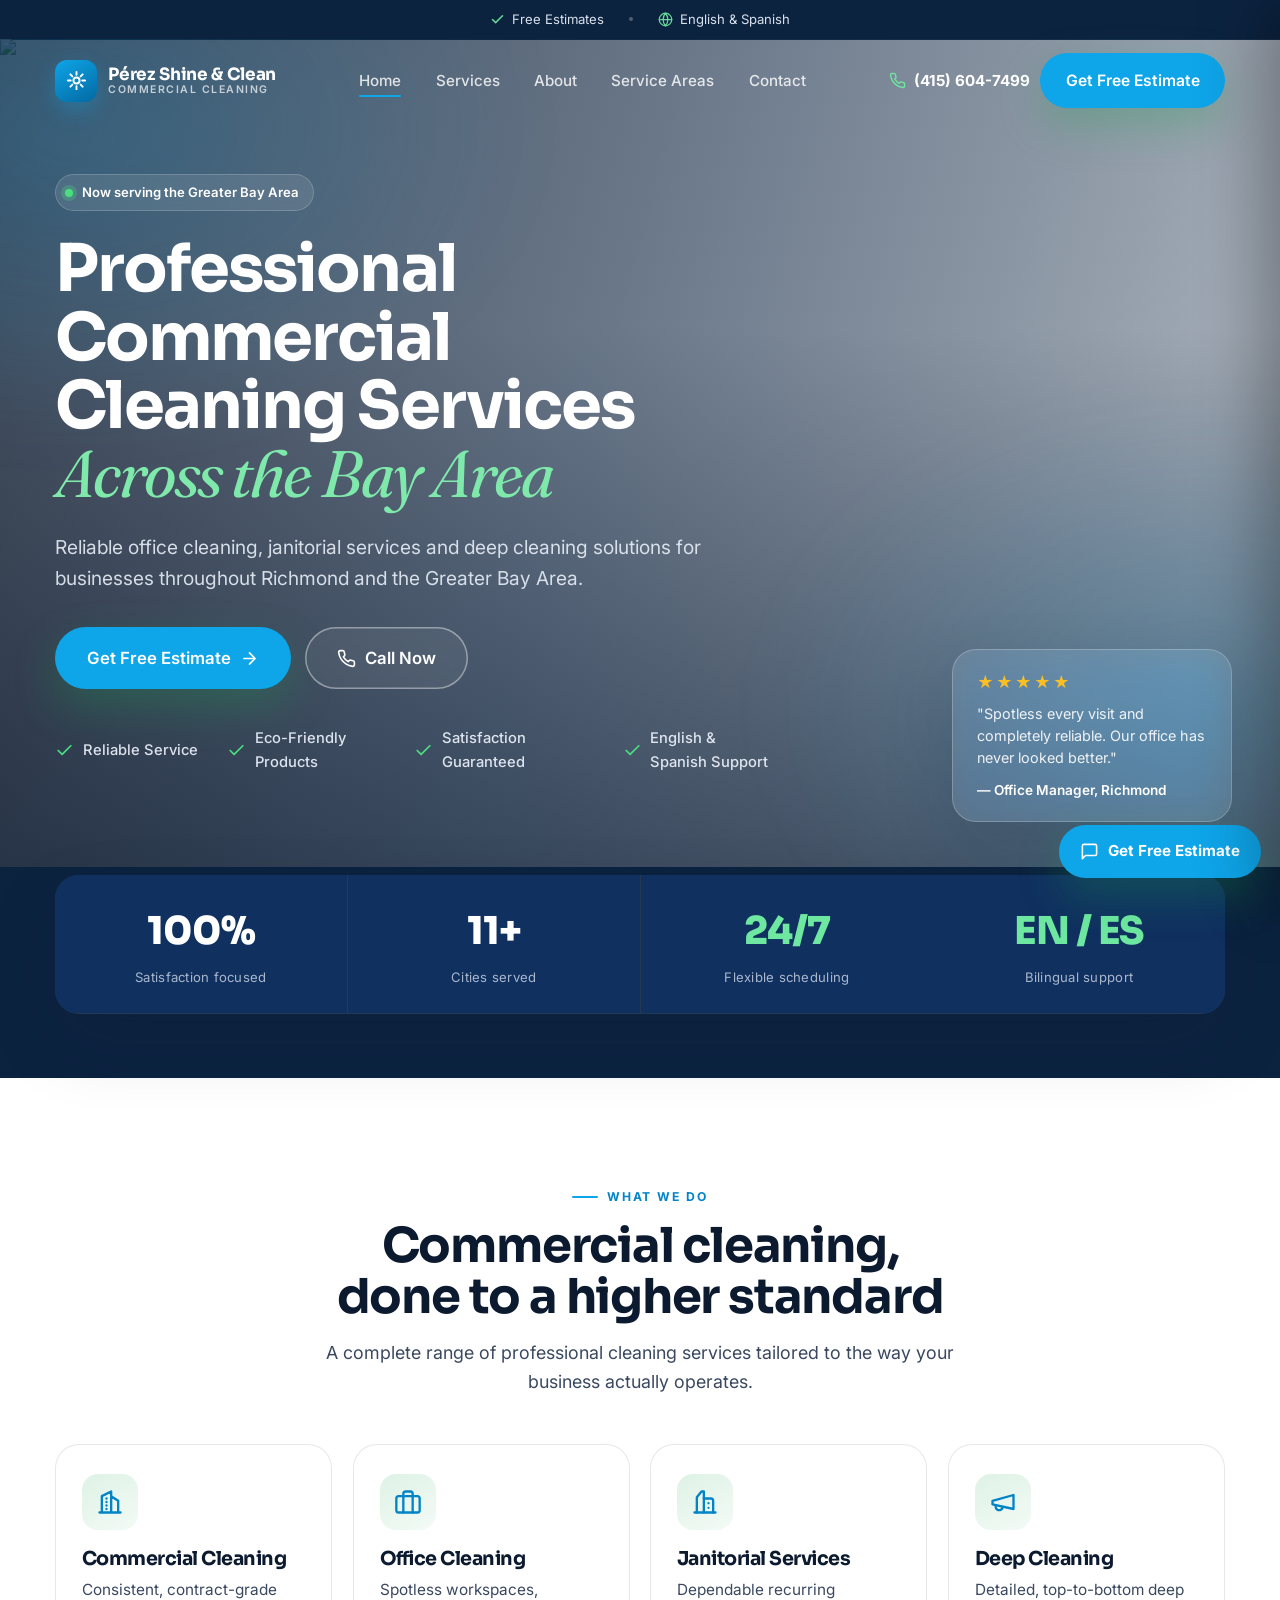
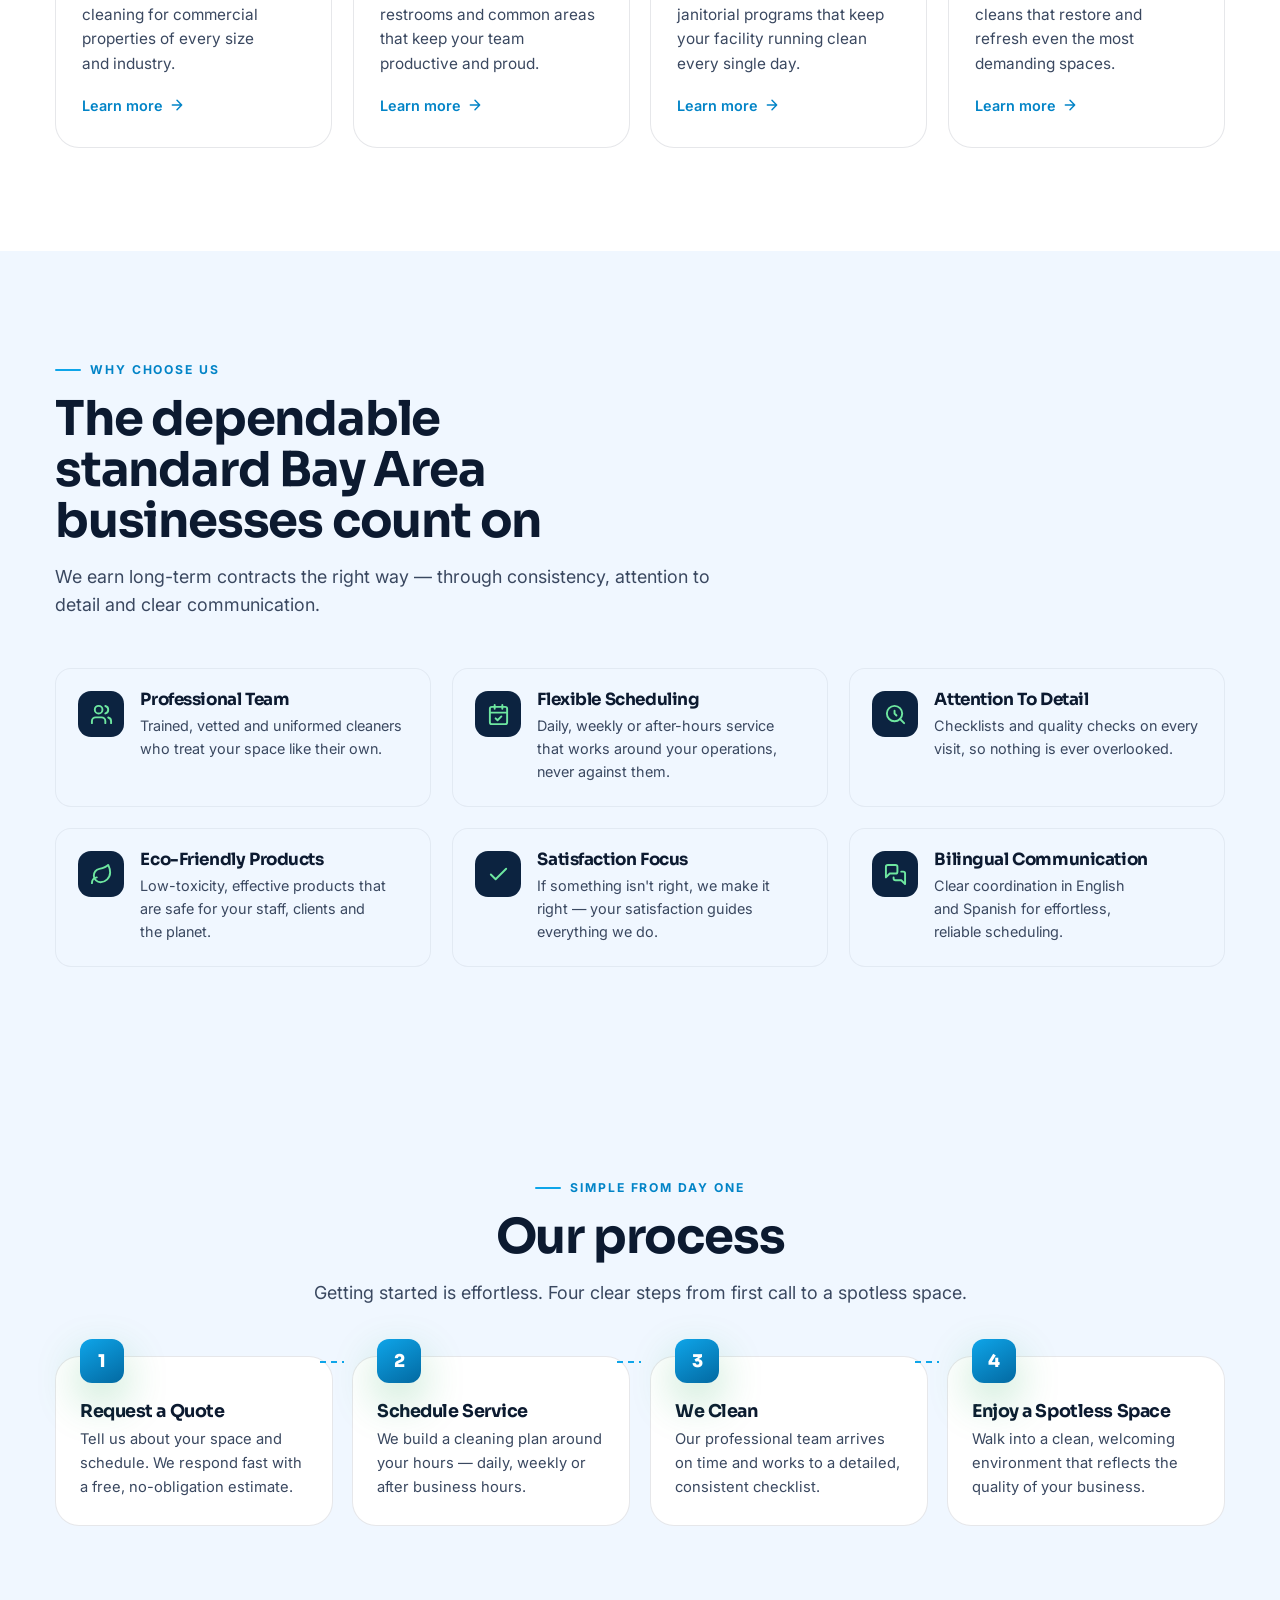
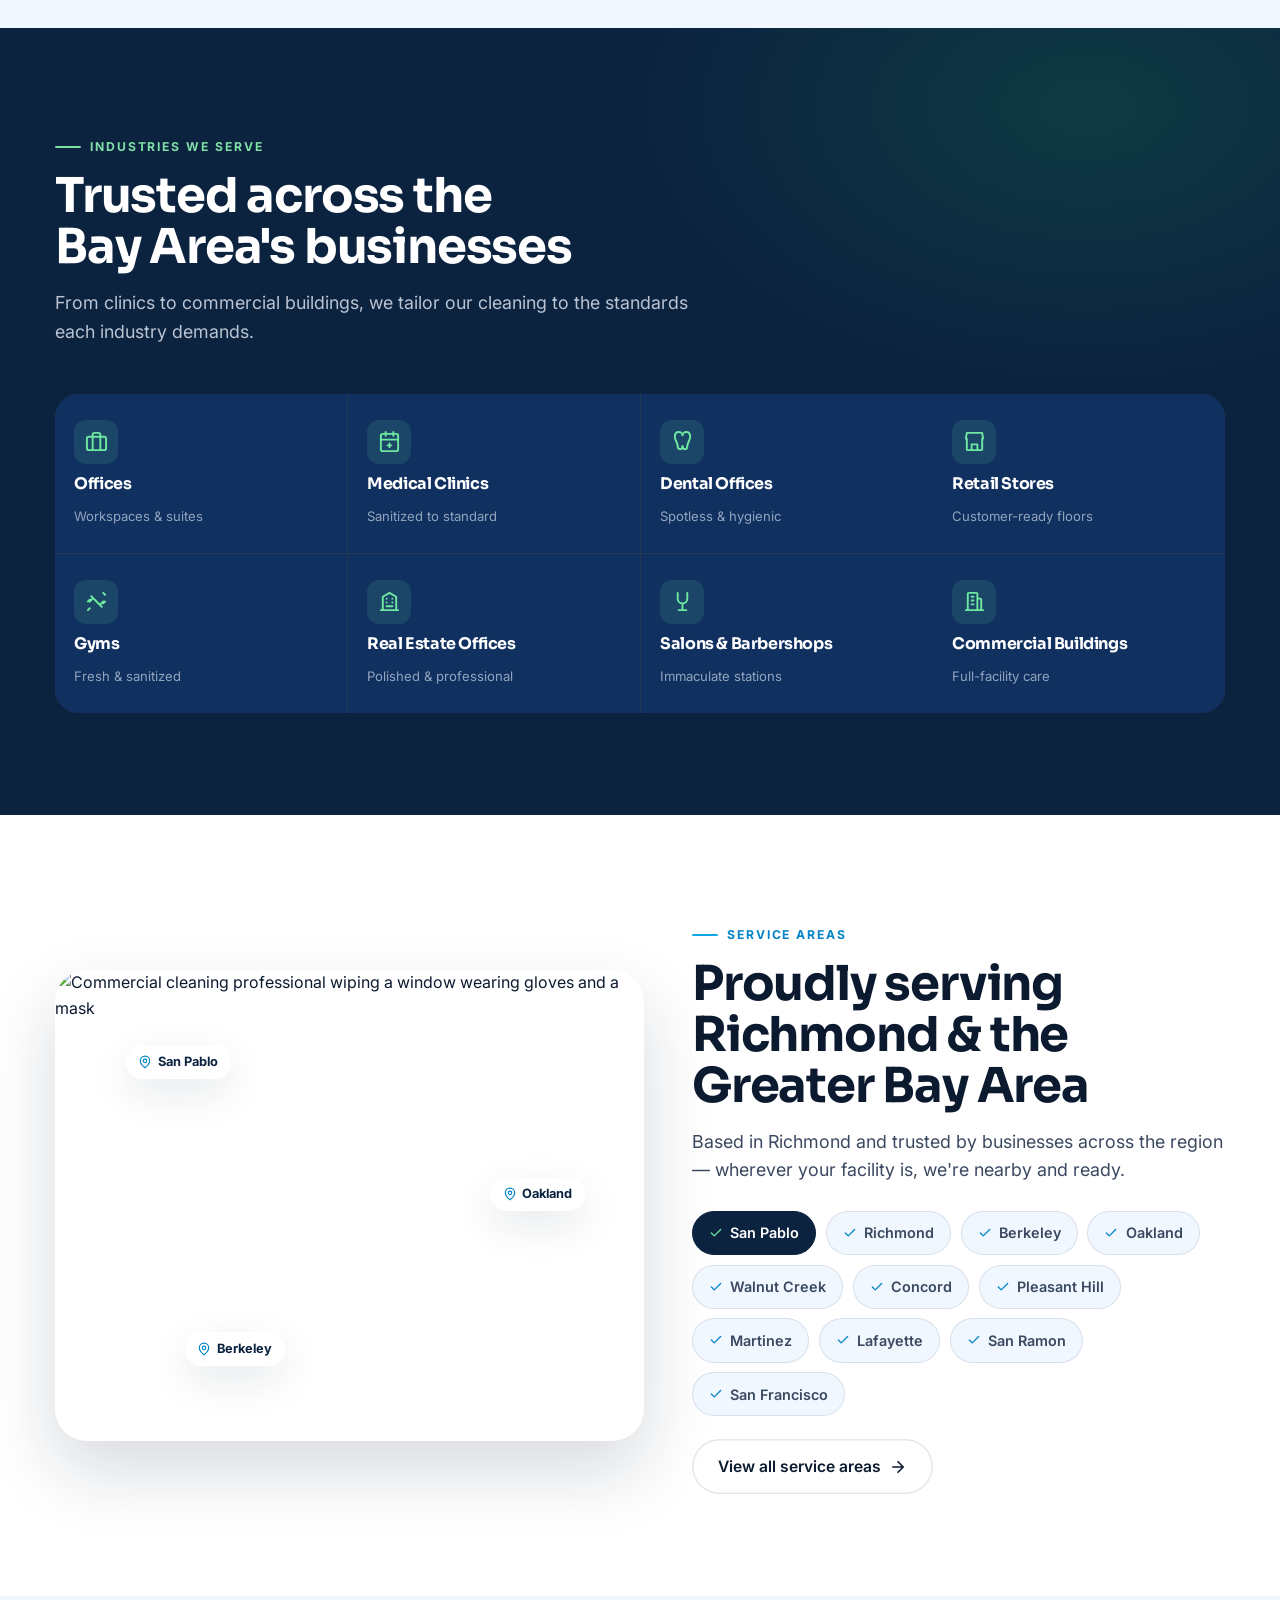
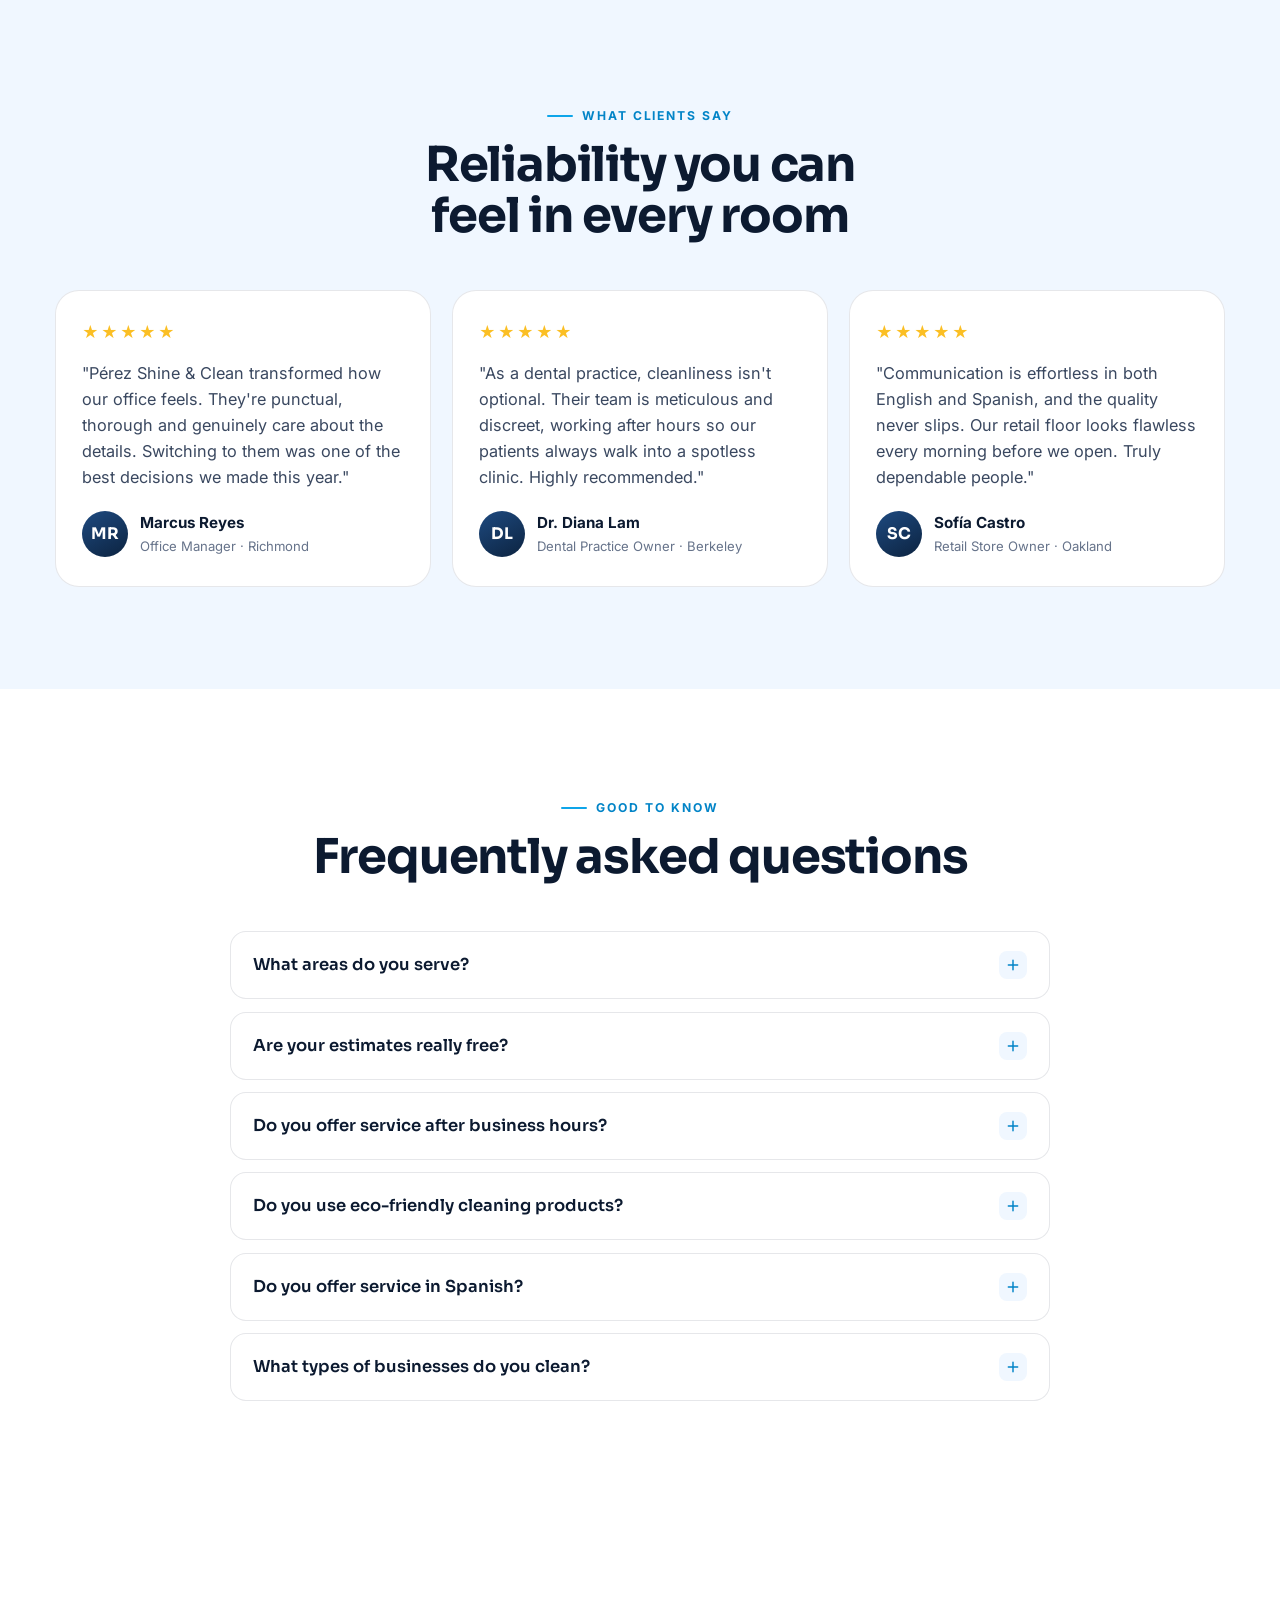
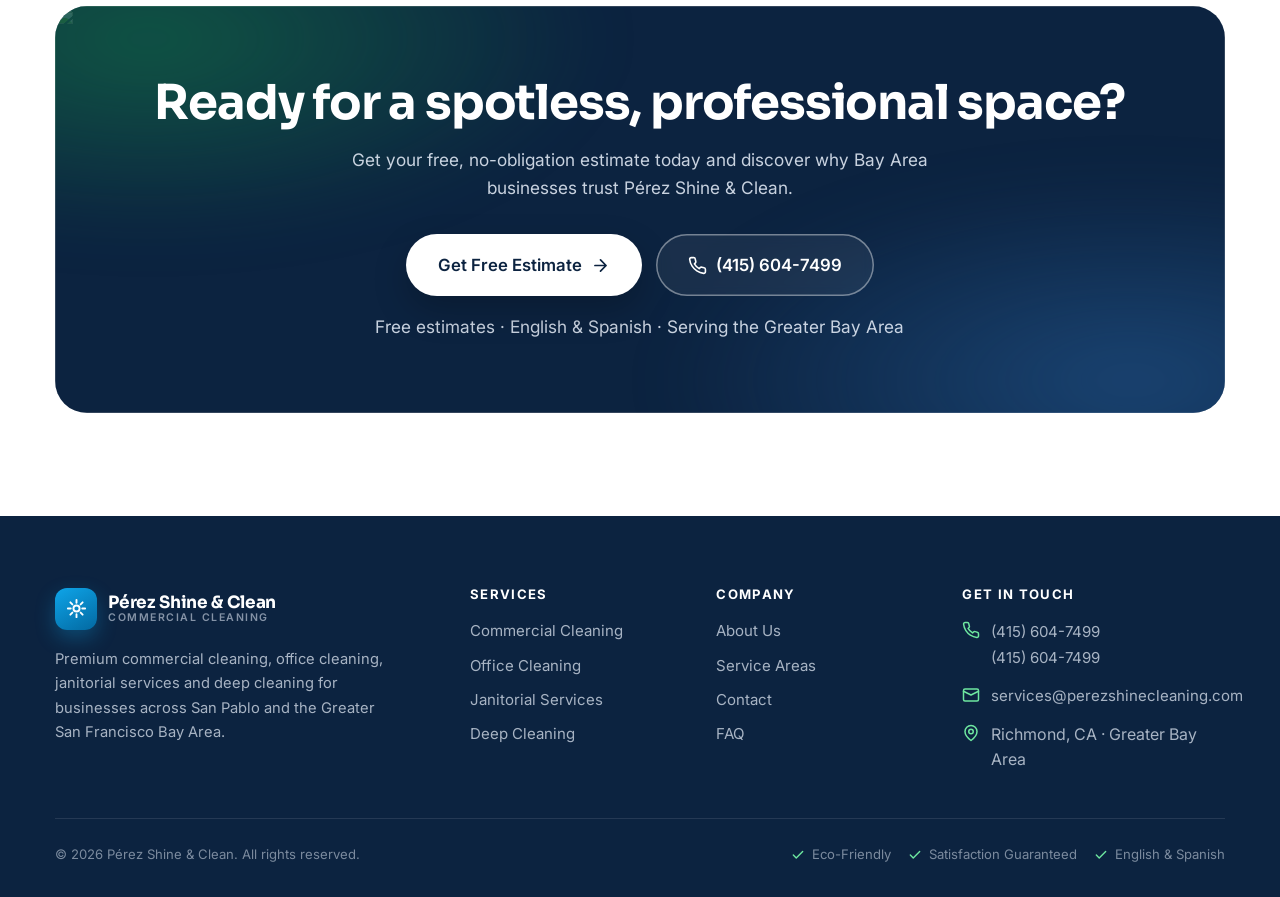
==== commit 454aaa9a: "Redesign: sky blue palette, lighter hero, remove marquee, Richmond as primary location, phone update" ====
--- a/index.html
+++ b/index.html
@@ -3,27 +3,27 @@
 <head>
   <meta charset="UTF-8" />
   <meta name="viewport" content="width=device-width, initial-scale=1.0" />
-  <title>Commercial Cleaning Bay Area | Pérez Shine & Clean — San Pablo, CA</title>
+  <title>Commercial Cleaning Bay Area | Pérez Shine & Clean — Richmond, CA</title>
   <meta name="description" content="Premium commercial cleaning in the Bay Area. Pérez Shine & Clean delivers reliable office cleaning, janitorial services and deep cleaning across San Pablo, Richmond, Oakland & the Greater SF Bay Area. Free estimates. English & Spanish." />
   <link rel="canonical" href="https://www.perezshinecleaning.com/" />
   <meta name="google-site-verification" content="R86ABeYiCEMKuefSIbTc6MlFh4fde9Xul3P9lmbLZB0" />
   <meta name="theme-color" content="#0a1f3c" />
   <meta name="robots" content="index, follow" />
-  <meta name="keywords" content="commercial cleaning Bay Area, office cleaning San Pablo, janitorial services Richmond CA, deep cleaning Oakland, cleaning company Bay Area, limpieza comercial Bay Area, cleaning services Walnut Creek, cleaning company Concord CA" />
+  <meta name="keywords" content="commercial cleaning Bay Area, office cleaning Richmond CA, janitorial services Richmond CA, deep cleaning Oakland, cleaning company Bay Area, limpieza comercial Bay Area, cleaning services Walnut Creek, cleaning company Concord CA" />
 
   <!-- Open Graph -->
   <meta property="og:type" content="website" />
   <meta property="og:title" content="Commercial Cleaning Bay Area | Pérez Shine & Clean" />
   <meta property="og:description" content="Reliable office cleaning, janitorial services & deep cleaning for businesses across San Pablo and the Greater Bay Area. Free estimates · English & Spanish." />
   <meta property="og:url" content="https://www.perezshinecleaning.com/" />
-  <meta property="og:image" content="https://images.unsplash.com/photo-1603712725038-e9334ae8f39f?auto=format&fit=crop&w=2070&q=80" />
+  <meta property="og:image" content="https://images.unsplash.com/photo-1584622650111-993a426fbf0a?auto=format&fit=crop&w=2070&q=80" />
   <meta property="og:site_name" content="Pérez Shine & Clean" />
   <meta name="twitter:card" content="summary_large_image" />
 
   <link rel="preconnect" href="https://fonts.googleapis.com" />
   <link rel="preconnect" href="https://fonts.gstatic.com" crossorigin />
   <link rel="stylesheet" href="https://fonts.googleapis.com/css2?family=Sora:wght@500;600;700;800&family=Inter:wght@400;500;600;700&family=Fraunces:ital,opsz,wght@1,9..144,400;1,9..144,500&display=swap" />
-  <link rel="preload" as="image" href="https://images.unsplash.com/photo-1603712725038-e9334ae8f39f?auto=format&fit=crop&w=2070&q=80" fetchpriority="high" />
+  <link rel="preload" as="image" href="https://images.unsplash.com/photo-1584622650111-993a426fbf0a?auto=format&fit=crop&w=2070&q=80" fetchpriority="high" />
   <link rel="stylesheet" href="styles.css?v=20260614" />
 
   <script type="application/ld+json">
@@ -32,14 +32,14 @@
     "@type": ["LocalBusiness", "CleaningService"],
     "@id": "https://www.perezshinecleaning.com/#business",
     "name": "Pérez Shine & Clean",
-    "image": "https://images.unsplash.com/photo-1603712725038-e9334ae8f39f?auto=format&fit=crop&w=2070&q=80",
+    "image": "https://images.unsplash.com/photo-1584622650111-993a426fbf0a?auto=format&fit=crop&w=2070&q=80",
     "description": "Commercial cleaning, office cleaning, janitorial services and deep cleaning for businesses across San Pablo and the Greater San Francisco Bay Area.",
     "url": "https://www.perezshinecleaning.com/",
-    "telephone": "+14156906202",
+    "telephone": "+14156047499",
     "email": "services@perezshinecleaning.com",
     "priceRange": "$$",
     "areaServed": ["San Pablo","Richmond","Berkeley","Oakland","Walnut Creek","Concord","Pleasant Hill","Martinez","Lafayette","San Ramon","San Francisco Bay Area"],
-    "address": { "@type": "PostalAddress", "addressLocality": "San Pablo", "addressRegion": "CA", "addressCountry": "US" },
+    "address": { "@type": "PostalAddress", "addressLocality": "Richmond", "addressRegion": "CA", "addressCountry": "US" },
     "openingHoursSpecification": [{ "@type": "OpeningHoursSpecification", "dayOfWeek": ["Monday","Tuesday","Wednesday","Thursday","Friday","Saturday","Sunday"], "opens": "00:00", "closes": "23:59" }],
     "knowsLanguage": ["en","es"]
   }
@@ -86,8 +86,8 @@
     <div class="container topbar__inner">
       <span class="topbar__item"><svg viewBox="0 0 24 24" fill="none" stroke="currentColor" stroke-width="2.4" stroke-linecap="round" stroke-linejoin="round"><path d="M20 6 9 17l-5-5"/></svg> Free Estimates</span>
       <span class="topbar__item"><svg viewBox="0 0 24 24" fill="none" stroke="currentColor" stroke-width="2" stroke-linecap="round" stroke-linejoin="round"><circle cx="12" cy="12" r="10"/><path d="M2 12h20M12 2a15 15 0 0 1 0 20M12 2a15 15 0 0 0 0 20"/></svg> English &amp; Spanish</span>
-      <span class="topbar__item"><svg viewBox="0 0 24 24" fill="none" stroke="currentColor" stroke-width="2" stroke-linecap="round" stroke-linejoin="round"><path d="M20 10c0 6-8 12-8 12s-8-6-8-12a8 8 0 0 1 16 0Z"/><circle cx="12" cy="10" r="3"/></svg> Serving the Bay Area</span>
-      <span class="topbar__item"><svg viewBox="0 0 24 24" fill="none" stroke="currentColor" stroke-width="2.4" stroke-linecap="round" stroke-linejoin="round"><path d="M20 6 9 17l-5-5"/></svg> Reliable Service</span>
+      
+      
     </div>
   </div>
 
@@ -106,7 +106,7 @@
         <a class="nav__link" href="contact.html">Contact</a>
       </nav>
       <div class="nav__cta">
-        <a class="nav__phone" href="tel:+14156906202"><svg viewBox="0 0 24 24" fill="none" stroke="currentColor" stroke-width="2" stroke-linecap="round" stroke-linejoin="round"><path d="M22 16.92v3a2 2 0 0 1-2.18 2 19.79 19.79 0 0 1-8.63-3.07 19.5 19.5 0 0 1-6-6 19.79 19.79 0 0 1-3.07-8.67A2 2 0 0 1 4.11 2h3a2 2 0 0 1 2 1.72c.13.96.36 1.9.7 2.81a2 2 0 0 1-.45 2.11L8.09 9.91a16 16 0 0 0 6 6l1.27-1.27a2 2 0 0 1 2.11-.45c.91.34 1.85.57 2.81.7A2 2 0 0 1 22 16.92Z"/></svg> (415) 690-6202</a>
+        <a class="nav__phone" href="tel:+14156047499"><svg viewBox="0 0 24 24" fill="none" stroke="currentColor" stroke-width="2" stroke-linecap="round" stroke-linejoin="round"><path d="M22 16.92v3a2 2 0 0 1-2.18 2 19.79 19.79 0 0 1-8.63-3.07 19.5 19.5 0 0 1-6-6 19.79 19.79 0 0 1-3.07-8.67A2 2 0 0 1 4.11 2h3a2 2 0 0 1 2 1.72c.13.96.36 1.9.7 2.81a2 2 0 0 1-.45 2.11L8.09 9.91a16 16 0 0 0 6 6l1.27-1.27a2 2 0 0 1 2.11-.45c.91.34 1.85.57 2.81.7A2 2 0 0 1 22 16.92Z"/></svg> (415) 604-7499</a>
         <a class="btn" href="contact.html">Get Free Estimate</a>
       </div>
       <button class="nav__toggle" aria-label="Open menu" aria-expanded="false"><span></span><span></span><span></span></button>
@@ -122,14 +122,14 @@
     <a class="nav__link" href="service-areas.html">Service Areas</a>
     <a class="nav__link" href="contact.html">Contact</a>
     <a class="btn btn--block" href="contact.html">Get Free Estimate</a>
-    <a class="drawer__phone" href="tel:+14156906202"><svg viewBox="0 0 24 24" fill="none" stroke="currentColor" stroke-width="2" stroke-linecap="round" stroke-linejoin="round"><path d="M22 16.92v3a2 2 0 0 1-2.18 2 19.79 19.79 0 0 1-8.63-3.07 19.5 19.5 0 0 1-6-6 19.79 19.79 0 0 1-3.07-8.67A2 2 0 0 1 4.11 2h3a2 2 0 0 1 2 1.72c.13.96.36 1.9.7 2.81a2 2 0 0 1-.45 2.11L8.09 9.91a16 16 0 0 0 6 6l1.27-1.27a2 2 0 0 1 2.11-.45c.91.34 1.85.57 2.81.7A2 2 0 0 1 22 16.92Z"/></svg> (415) 690-6202</a>
+    <a class="drawer__phone" href="tel:+14156047499"><svg viewBox="0 0 24 24" fill="none" stroke="currentColor" stroke-width="2" stroke-linecap="round" stroke-linejoin="round"><path d="M22 16.92v3a2 2 0 0 1-2.18 2 19.79 19.79 0 0 1-8.63-3.07 19.5 19.5 0 0 1-6-6 19.79 19.79 0 0 1-3.07-8.67A2 2 0 0 1 4.11 2h3a2 2 0 0 1 2 1.72c.13.96.36 1.9.7 2.81a2 2 0 0 1-.45 2.11L8.09 9.91a16 16 0 0 0 6 6l1.27-1.27a2 2 0 0 1 2.11-.45c.91.34 1.85.57 2.81.7A2 2 0 0 1 22 16.92Z"/></svg> (415) 604-7499</a>
   </aside>
 
   <main id="main">
 
     <!-- HERO -->
     <section class="hero">
-      <div class="hero__bg"><img src="https://images.unsplash.com/photo-1603712725038-e9334ae8f39f?auto=format&fit=crop&w=2070&q=80" alt="Professional cleaner mopping the floor outside a modern Bay Area office building" fetchpriority="high" loading="eager" /></div>
+      <div class="hero__bg"><img src="https://images.unsplash.com/photo-1584622650111-993a426fbf0a?auto=format&fit=crop&w=2070&q=80" alt="Professional cleaner mopping the floor outside a modern Bay Area office building" fetchpriority="high" loading="eager" /></div>
       <div class="hero__tint"></div>
       <div class="hero__mesh"></div>
       <div class="hero__grain"></div>
@@ -137,10 +137,10 @@
         <div class="hero__inner">
           <span class="hero__badge"><span class="dot"></span> Now serving the Greater Bay Area</span>
           <h1 class="hero__title">Professional Commercial Cleaning Services <em>Across the Bay Area</em></h1>
-          <p class="hero__sub">Reliable office cleaning, janitorial services and deep cleaning solutions for businesses throughout San Pablo and the Greater Bay Area.</p>
+          <p class="hero__sub">Reliable office cleaning, janitorial services and deep cleaning solutions for businesses throughout Richmond and the Greater Bay Area.</p>
           <div class="hero__actions">
             <a class="btn btn--lg" href="contact.html" data-magnetic>Get Free Estimate <svg viewBox="0 0 24 24" fill="none" stroke="currentColor" stroke-width="2.2" stroke-linecap="round" stroke-linejoin="round"><path d="M5 12h14M12 5l7 7-7 7"/></svg></a>
-            <a class="btn btn--outline-light btn--lg" href="tel:+14156906202"><svg viewBox="0 0 24 24" fill="none" stroke="currentColor" stroke-width="2" stroke-linecap="round" stroke-linejoin="round"><path d="M22 16.92v3a2 2 0 0 1-2.18 2 19.79 19.79 0 0 1-8.63-3.07 19.5 19.5 0 0 1-6-6 19.79 19.79 0 0 1-3.07-8.67A2 2 0 0 1 4.11 2h3a2 2 0 0 1 2 1.72c.13.96.36 1.9.7 2.81a2 2 0 0 1-.45 2.11L8.09 9.91a16 16 0 0 0 6 6l1.27-1.27a2 2 0 0 1 2.11-.45c.91.34 1.85.57 2.81.7A2 2 0 0 1 22 16.92Z"/></svg> Call Now</a>
+            <a class="btn btn--outline-light btn--lg" href="tel:+14156047499"><svg viewBox="0 0 24 24" fill="none" stroke="currentColor" stroke-width="2" stroke-linecap="round" stroke-linejoin="round"><path d="M22 16.92v3a2 2 0 0 1-2.18 2 19.79 19.79 0 0 1-8.63-3.07 19.5 19.5 0 0 1-6-6 19.79 19.79 0 0 1-3.07-8.67A2 2 0 0 1 4.11 2h3a2 2 0 0 1 2 1.72c.13.96.36 1.9.7 2.81a2 2 0 0 1-.45 2.11L8.09 9.91a16 16 0 0 0 6 6l1.27-1.27a2 2 0 0 1 2.11-.45c.91.34 1.85.57 2.81.7A2 2 0 0 1 22 16.92Z"/></svg> Call Now</a>
           </div>
           <ul class="hero__badges">
             <li><svg viewBox="0 0 24 24" fill="none" stroke="currentColor" stroke-width="2.2" stroke-linecap="round" stroke-linejoin="round"><path d="M20 6 9 17l-5-5"/></svg> Reliable Service</li>
@@ -293,8 +293,8 @@
           </div>
           <div class="reveal reveal-delay-1">
             <span class="eyebrow">Service areas</span>
-            <h2 class="section-title">Proudly serving San Pablo &amp; the Greater Bay Area</h2>
-            <p class="section-sub">Based in San Pablo and trusted by businesses across the region — wherever your facility is, we're nearby and ready.</p>
+            <h2 class="section-title">Proudly serving Richmond &amp; the Greater Bay Area</h2>
+            <p class="section-sub">Based in Richmond and trusted by businesses across the region — wherever your facility is, we're nearby and ready.</p>
             <div class="area-chips">
               <span class="chip chip--primary"><svg viewBox="0 0 24 24" fill="none" stroke="currentColor" stroke-width="2.2" stroke-linecap="round" stroke-linejoin="round"><path d="M20 6 9 17l-5-5"/></svg> San Pablo</span>
               <span class="chip"><svg viewBox="0 0 24 24" fill="none" stroke="currentColor" stroke-width="2.2" stroke-linecap="round" stroke-linejoin="round"><path d="M20 6 9 17l-5-5"/></svg> Richmond</span>
@@ -314,28 +314,6 @@
       </div>
     </section>
 
-    <!-- MARQUEE -->
-    <div class="section--tight" style="background:var(--gray-50);border-block:1px solid var(--line)">
-      <div class="marquee">
-        <div class="marquee__track">
-          <span class="marquee__item"><svg viewBox="0 0 24 24" fill="none" stroke="currentColor" stroke-width="2" stroke-linecap="round" stroke-linejoin="round"><path d="M20 6 9 17l-5-5"/></svg> Offices</span>
-          <span class="marquee__item"><svg viewBox="0 0 24 24" fill="none" stroke="currentColor" stroke-width="2" stroke-linecap="round" stroke-linejoin="round"><path d="M20 6 9 17l-5-5"/></svg> Medical Clinics</span>
-          <span class="marquee__item"><svg viewBox="0 0 24 24" fill="none" stroke="currentColor" stroke-width="2" stroke-linecap="round" stroke-linejoin="round"><path d="M20 6 9 17l-5-5"/></svg> Retail Stores</span>
-          <span class="marquee__item"><svg viewBox="0 0 24 24" fill="none" stroke="currentColor" stroke-width="2" stroke-linecap="round" stroke-linejoin="round"><path d="M20 6 9 17l-5-5"/></svg> Gyms</span>
-          <span class="marquee__item"><svg viewBox="0 0 24 24" fill="none" stroke="currentColor" stroke-width="2" stroke-linecap="round" stroke-linejoin="round"><path d="M20 6 9 17l-5-5"/></svg> Dental Offices</span>
-          <span class="marquee__item"><svg viewBox="0 0 24 24" fill="none" stroke="currentColor" stroke-width="2" stroke-linecap="round" stroke-linejoin="round"><path d="M20 6 9 17l-5-5"/></svg> Commercial Buildings</span>
-          <span class="marquee__item"><svg viewBox="0 0 24 24" fill="none" stroke="currentColor" stroke-width="2" stroke-linecap="round" stroke-linejoin="round"><path d="M20 6 9 17l-5-5"/></svg> Salons &amp; Barbershops</span>
-          <!-- duplicate for seamless loop -->
-          <span class="marquee__item"><svg viewBox="0 0 24 24" fill="none" stroke="currentColor" stroke-width="2" stroke-linecap="round" stroke-linejoin="round"><path d="M20 6 9 17l-5-5"/></svg> Offices</span>
-          <span class="marquee__item"><svg viewBox="0 0 24 24" fill="none" stroke="currentColor" stroke-width="2" stroke-linecap="round" stroke-linejoin="round"><path d="M20 6 9 17l-5-5"/></svg> Medical Clinics</span>
-          <span class="marquee__item"><svg viewBox="0 0 24 24" fill="none" stroke="currentColor" stroke-width="2" stroke-linecap="round" stroke-linejoin="round"><path d="M20 6 9 17l-5-5"/></svg> Retail Stores</span>
-          <span class="marquee__item"><svg viewBox="0 0 24 24" fill="none" stroke="currentColor" stroke-width="2" stroke-linecap="round" stroke-linejoin="round"><path d="M20 6 9 17l-5-5"/></svg> Gyms</span>
-          <span class="marquee__item"><svg viewBox="0 0 24 24" fill="none" stroke="currentColor" stroke-width="2" stroke-linecap="round" stroke-linejoin="round"><path d="M20 6 9 17l-5-5"/></svg> Dental Offices</span>
-          <span class="marquee__item"><svg viewBox="0 0 24 24" fill="none" stroke="currentColor" stroke-width="2" stroke-linecap="round" stroke-linejoin="round"><path d="M20 6 9 17l-5-5"/></svg> Commercial Buildings</span>
-          <span class="marquee__item"><svg viewBox="0 0 24 24" fill="none" stroke="currentColor" stroke-width="2" stroke-linecap="round" stroke-linejoin="round"><path d="M20 6 9 17l-5-5"/></svg> Salons &amp; Barbershops</span>
-        </div>
-      </div>
-    </div>
 
     <!-- TESTIMONIALS -->
     <section class="section testimonials">
@@ -392,7 +370,7 @@
           <p>Get your free, no-obligation estimate today and discover why Bay Area businesses trust Pérez Shine & Clean.</p>
           <div class="cta__actions">
             <a class="btn btn--light btn--lg" href="contact.html" data-magnetic>Get Free Estimate <svg viewBox="0 0 24 24" fill="none" stroke="currentColor" stroke-width="2.2" stroke-linecap="round" stroke-linejoin="round"><path d="M5 12h14M12 5l7 7-7 7"/></svg></a>
-            <a class="btn btn--outline-light btn--lg" href="tel:+14156906202"><svg viewBox="0 0 24 24" fill="none" stroke="currentColor" stroke-width="2" stroke-linecap="round" stroke-linejoin="round"><path d="M22 16.92v3a2 2 0 0 1-2.18 2 19.79 19.79 0 0 1-8.63-3.07 19.5 19.5 0 0 1-6-6 19.79 19.79 0 0 1-3.07-8.67A2 2 0 0 1 4.11 2h3a2 2 0 0 1 2 1.72c.13.96.36 1.9.7 2.81a2 2 0 0 1-.45 2.11L8.09 9.91a16 16 0 0 0 6 6l1.27-1.27a2 2 0 0 1 2.11-.45c.91.34 1.85.57 2.81.7A2 2 0 0 1 22 16.92Z"/></svg> (415) 690-6202</a>
+            <a class="btn btn--outline-light btn--lg" href="tel:+14156047499"><svg viewBox="0 0 24 24" fill="none" stroke="currentColor" stroke-width="2" stroke-linecap="round" stroke-linejoin="round"><path d="M22 16.92v3a2 2 0 0 1-2.18 2 19.79 19.79 0 0 1-8.63-3.07 19.5 19.5 0 0 1-6-6 19.79 19.79 0 0 1-3.07-8.67A2 2 0 0 1 4.11 2h3a2 2 0 0 1 2 1.72c.13.96.36 1.9.7 2.81a2 2 0 0 1-.45 2.11L8.09 9.91a16 16 0 0 0 6 6l1.27-1.27a2 2 0 0 1 2.11-.45c.91.34 1.85.57 2.81.7A2 2 0 0 1 22 16.92Z"/></svg> (415) 604-7499</a>
           </div>
           <p class="cta__note">Free estimates · English &amp; Spanish · Serving the Greater Bay Area</p>
         </div>
@@ -432,9 +410,9 @@
         <div>
           <h4>Get in touch</h4>
           <div class="footer__contact">
-            <div class="row"><svg viewBox="0 0 24 24" fill="none" stroke="currentColor" stroke-width="2" stroke-linecap="round" stroke-linejoin="round"><path d="M22 16.92v3a2 2 0 0 1-2.18 2 19.79 19.79 0 0 1-8.63-3.07 19.5 19.5 0 0 1-6-6 19.79 19.79 0 0 1-3.07-8.67A2 2 0 0 1 4.11 2h3a2 2 0 0 1 2 1.72c.13.96.36 1.9.7 2.81a2 2 0 0 1-.45 2.11L8.09 9.91a16 16 0 0 0 6 6l1.27-1.27a2 2 0 0 1 2.11-.45c.91.34 1.85.57 2.81.7A2 2 0 0 1 22 16.92Z"/></svg><div><a href="tel:+14156906202">(415) 690-6202</a><br/><a href="tel:+14156047499">(415) 604-7499</a></div></div>
+            <div class="row"><svg viewBox="0 0 24 24" fill="none" stroke="currentColor" stroke-width="2" stroke-linecap="round" stroke-linejoin="round"><path d="M22 16.92v3a2 2 0 0 1-2.18 2 19.79 19.79 0 0 1-8.63-3.07 19.5 19.5 0 0 1-6-6 19.79 19.79 0 0 1-3.07-8.67A2 2 0 0 1 4.11 2h3a2 2 0 0 1 2 1.72c.13.96.36 1.9.7 2.81a2 2 0 0 1-.45 2.11L8.09 9.91a16 16 0 0 0 6 6l1.27-1.27a2 2 0 0 1 2.11-.45c.91.34 1.85.57 2.81.7A2 2 0 0 1 22 16.92Z"/></svg><div><a href="tel:+14156047499">(415) 604-7499</a><br/><a href="tel:+14156047499">(415) 604-7499</a></div></div>
             <div class="row"><svg viewBox="0 0 24 24" fill="none" stroke="currentColor" stroke-width="2" stroke-linecap="round" stroke-linejoin="round"><rect x="2" y="4" width="20" height="16" rx="2"/><path d="m22 7-10 5L2 7"/></svg><a href="mailto:services@perezshinecleaning.com">services@perezshinecleaning.com</a></div>
-            <div class="row"><svg viewBox="0 0 24 24" fill="none" stroke="currentColor" stroke-width="2" stroke-linecap="round" stroke-linejoin="round"><path d="M20 10c0 6-8 12-8 12s-8-6-8-12a8 8 0 0 1 16 0Z"/><circle cx="12" cy="10" r="3"/></svg><span>San Pablo, CA · Greater Bay Area</span></div>
+            <div class="row"><svg viewBox="0 0 24 24" fill="none" stroke="currentColor" stroke-width="2" stroke-linecap="round" stroke-linejoin="round"><path d="M20 10c0 6-8 12-8 12s-8-6-8-12a8 8 0 0 1 16 0Z"/><circle cx="12" cy="10" r="3"/></svg><span>Richmond, CA · Greater Bay Area</span></div>
           </div>
         </div>
       </div>
@@ -454,7 +432,7 @@
 
   <!-- STICKY MOBILE CTA -->
   <div class="mobile-cta">
-    <a class="call" href="tel:+14156906202"><svg viewBox="0 0 24 24" fill="none" stroke="currentColor" stroke-width="2" stroke-linecap="round" stroke-linejoin="round"><path d="M22 16.92v3a2 2 0 0 1-2.18 2 19.79 19.79 0 0 1-8.63-3.07 19.5 19.5 0 0 1-6-6 19.79 19.79 0 0 1-3.07-8.67A2 2 0 0 1 4.11 2h3a2 2 0 0 1 2 1.72c.13.96.36 1.9.7 2.81a2 2 0 0 1-.45 2.11L8.09 9.91a16 16 0 0 0 6 6l1.27-1.27a2 2 0 0 1 2.11-.45c.91.34 1.85.57 2.81.7A2 2 0 0 1 22 16.92Z"/></svg> Call Now</a>
+    <a class="call" href="tel:+14156047499"><svg viewBox="0 0 24 24" fill="none" stroke="currentColor" stroke-width="2" stroke-linecap="round" stroke-linejoin="round"><path d="M22 16.92v3a2 2 0 0 1-2.18 2 19.79 19.79 0 0 1-8.63-3.07 19.5 19.5 0 0 1-6-6 19.79 19.79 0 0 1-3.07-8.67A2 2 0 0 1 4.11 2h3a2 2 0 0 1 2 1.72c.13.96.36 1.9.7 2.81a2 2 0 0 1-.45 2.11L8.09 9.91a16 16 0 0 0 6 6l1.27-1.27a2 2 0 0 1 2.11-.45c.91.34 1.85.57 2.81.7A2 2 0 0 1 22 16.92Z"/></svg> Call Now</a>
     <a class="quote" href="contact.html"><svg viewBox="0 0 24 24" fill="none" stroke="currentColor" stroke-width="2" stroke-linecap="round" stroke-linejoin="round"><path d="M21 15a2 2 0 0 1-2 2H7l-4 4V5a2 2 0 0 1 2-2h14a2 2 0 0 1 2 2Z"/></svg> Free Estimate</a>
   </div>
 
--- a/styles.css
+++ b/styles.css
@@ -7,21 +7,21 @@
    1. Tokens
    ============================================================= */
 :root {
-  /* Brand palette */
-  --navy:      #0a1f3c;
-  --navy-2:    #0f2a4f;
-  --navy-3:    #143462;
-  --navy-soft: #1c3a66;
-  --green:     #16a34a;   /* professional green */
-  --green-2:   #119048;
-  --green-3:   #0e7a3d;
-  --green-glow: rgba(22, 163, 74, 0.35);
+  /* Brand palette — clean, fresh, professional */
+  --navy:      #0c2340;
+  --navy-2:    #103060;
+  --navy-3:    #164070;
+  --navy-soft: #1e4a80;
+  --green:     #0ea5e9;   /* sky blue — clean & fresh */
+  --green-2:   #0284c7;
+  --green-3:   #0369a1;
+  --green-glow: rgba(14, 165, 233, 0.30);
 
   --white:     #ffffff;
   --paper:     #ffffff;
-  --gray-50:   #f6f8fb;   /* light gray */
-  --gray-100:  #eef2f7;
-  --gray-200:  #e2e8f0;
+  --gray-50:   #f0f7ff;   /* light sky tint */
+  --gray-100:  #e0f0ff;
+  --gray-200:  #cce4f8;
 
   --ink:       #0c1a30;
   --ink-soft:  #3a4860;
@@ -345,25 +345,22 @@
 .hero__tint {
   position: absolute; inset: 0; z-index: -2;
   background:
-    linear-gradient(105deg, rgba(8,20,40,.94) 0%, rgba(10,31,60,.86) 42%, rgba(10,31,60,.55) 100%),
-    linear-gradient(0deg, rgba(8,18,34,.7), rgba(8,18,34,.1) 60%);
+    linear-gradient(105deg, rgba(8,20,40,.78) 0%, rgba(12,35,64,.62) 45%, rgba(12,35,64,.32) 100%),
+    linear-gradient(0deg, rgba(8,18,34,.55), rgba(8,18,34,.0) 65%);
 }
 .hero__mesh {
   position: absolute; inset: -20%; z-index: -1; pointer-events: none;
   background:
-    radial-gradient(38% 40% at 18% 22%, rgba(22,163,74,.35) 0%, transparent 70%),
-    radial-gradient(36% 38% at 82% 72%, rgba(43,108,176,.4) 0%, transparent 72%);
-  filter: blur(20px);
-  animation: meshDrift 22s ease-in-out infinite;
+    radial-gradient(38% 40% at 18% 22%, rgba(14,165,233,.22) 0%, transparent 70%),
+    radial-gradient(36% 38% at 82% 72%, rgba(14,165,233,.18) 0%, transparent 72%);
+  filter: blur(24px);
+  animation: meshDrift 28s ease-in-out infinite;
 }
 @keyframes meshDrift {
   0%,100% { transform: translate3d(0,0,0) scale(1); }
-  50%     { transform: translate3d(2%, -2%, 0) scale(1.12); }
-}
-.hero__grain {
-  position: absolute; inset: 0; z-index: -1; opacity: .05; pointer-events: none;
-  background-image: url("data:image/svg+xml,%3Csvg xmlns='http://www.w3.org/2000/svg' width='160' height='160'%3E%3Cfilter id='n'%3E%3CfeTurbulence type='fractalNoise' baseFrequency='0.85' numOctaves='3'/%3E%3C/filter%3E%3Crect width='100%25' height='100%25' filter='url(%23n)'/%3E%3C/svg%3E");
-}
+  50%     { transform: translate3d(1%, -1%, 0) scale(1.06); }
+}
+.hero__grain { display: none; }
 .hero__inner { max-width: 720px; }
 .hero__badge {
   display: inline-flex; align-items: center; gap: .55rem;
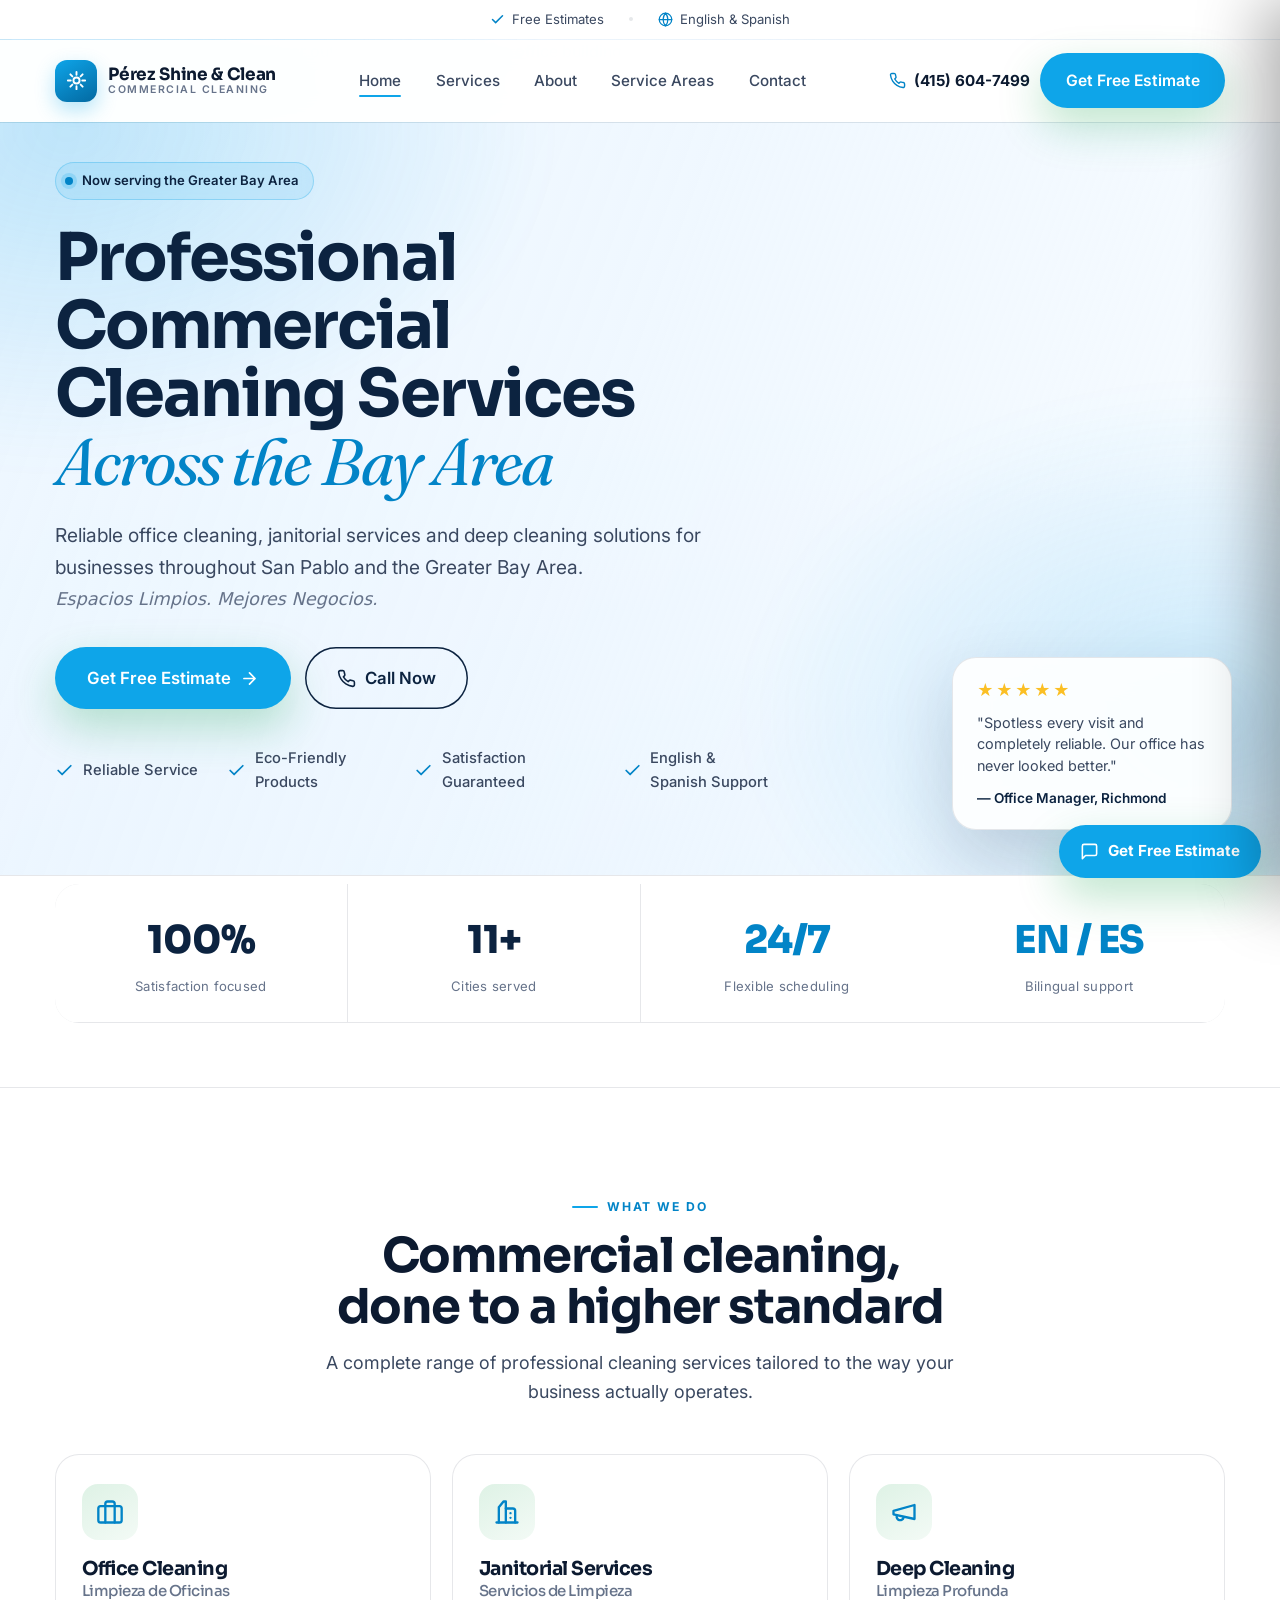
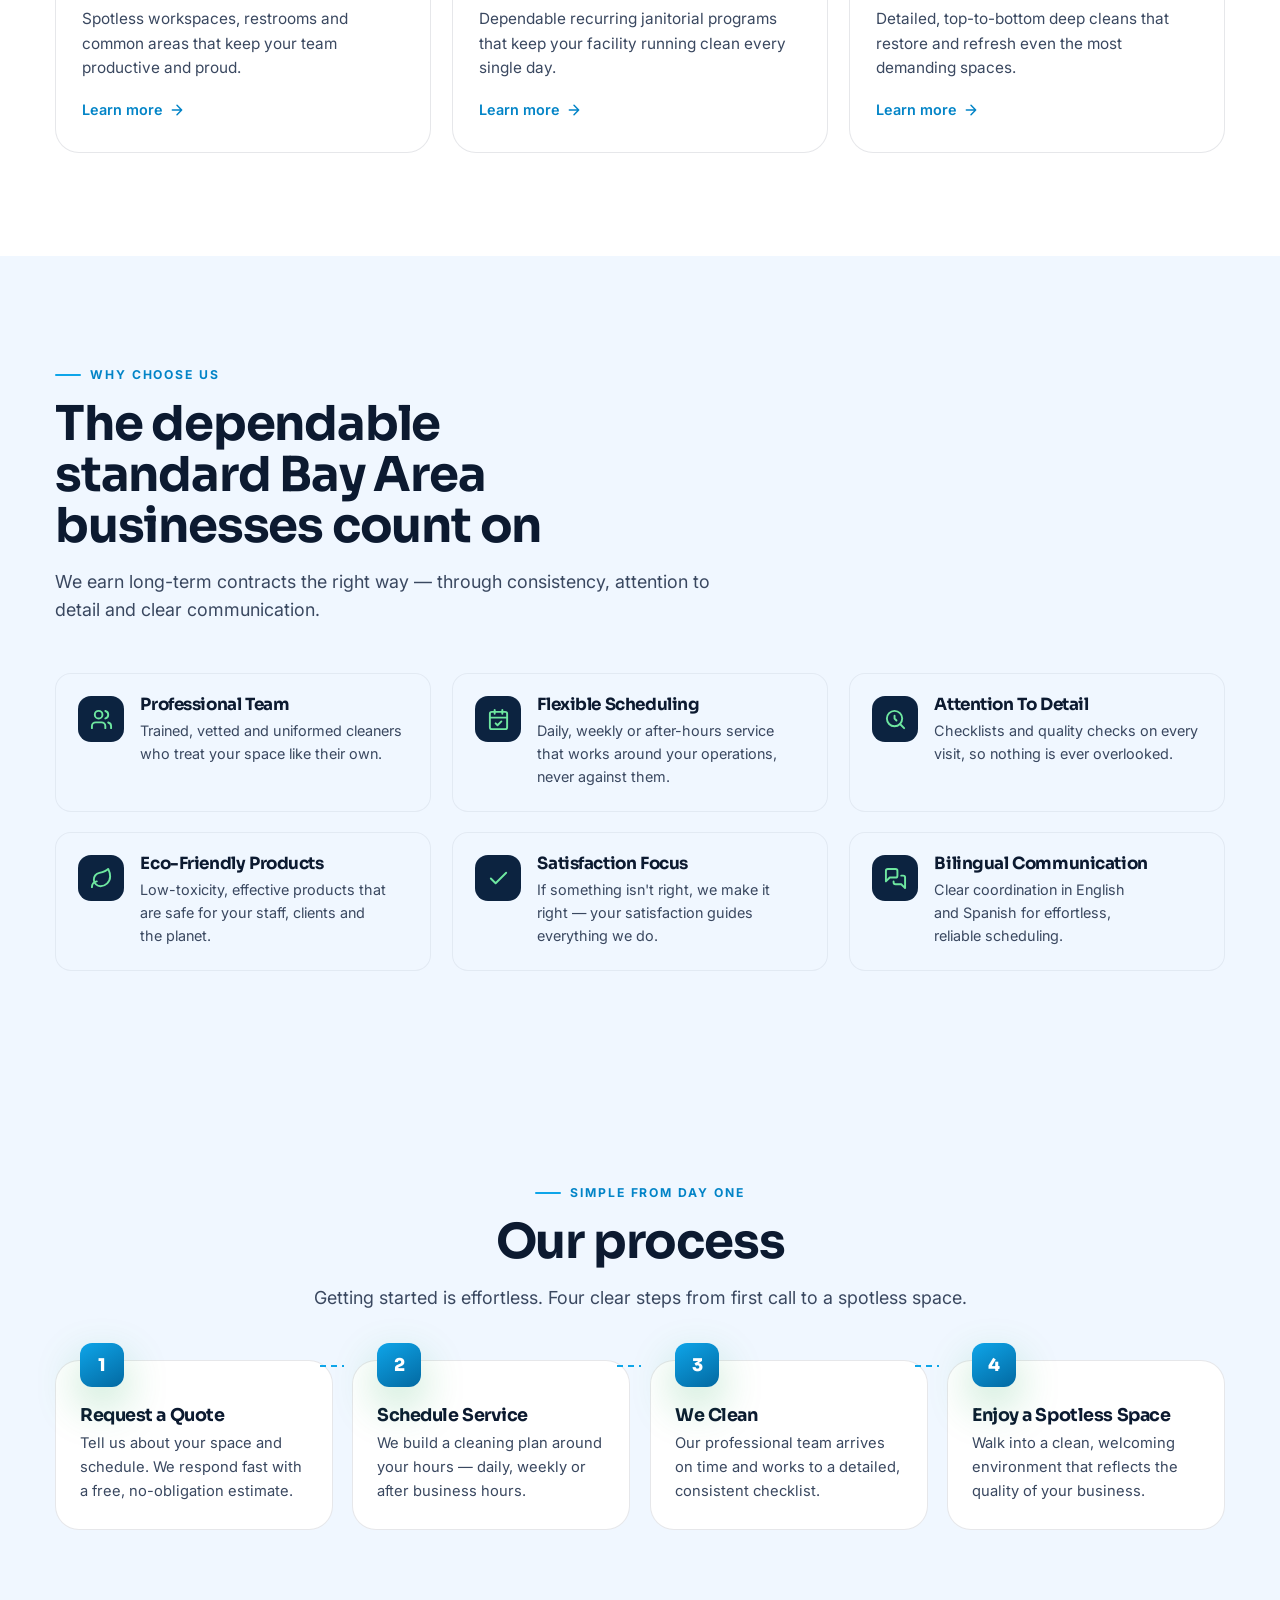
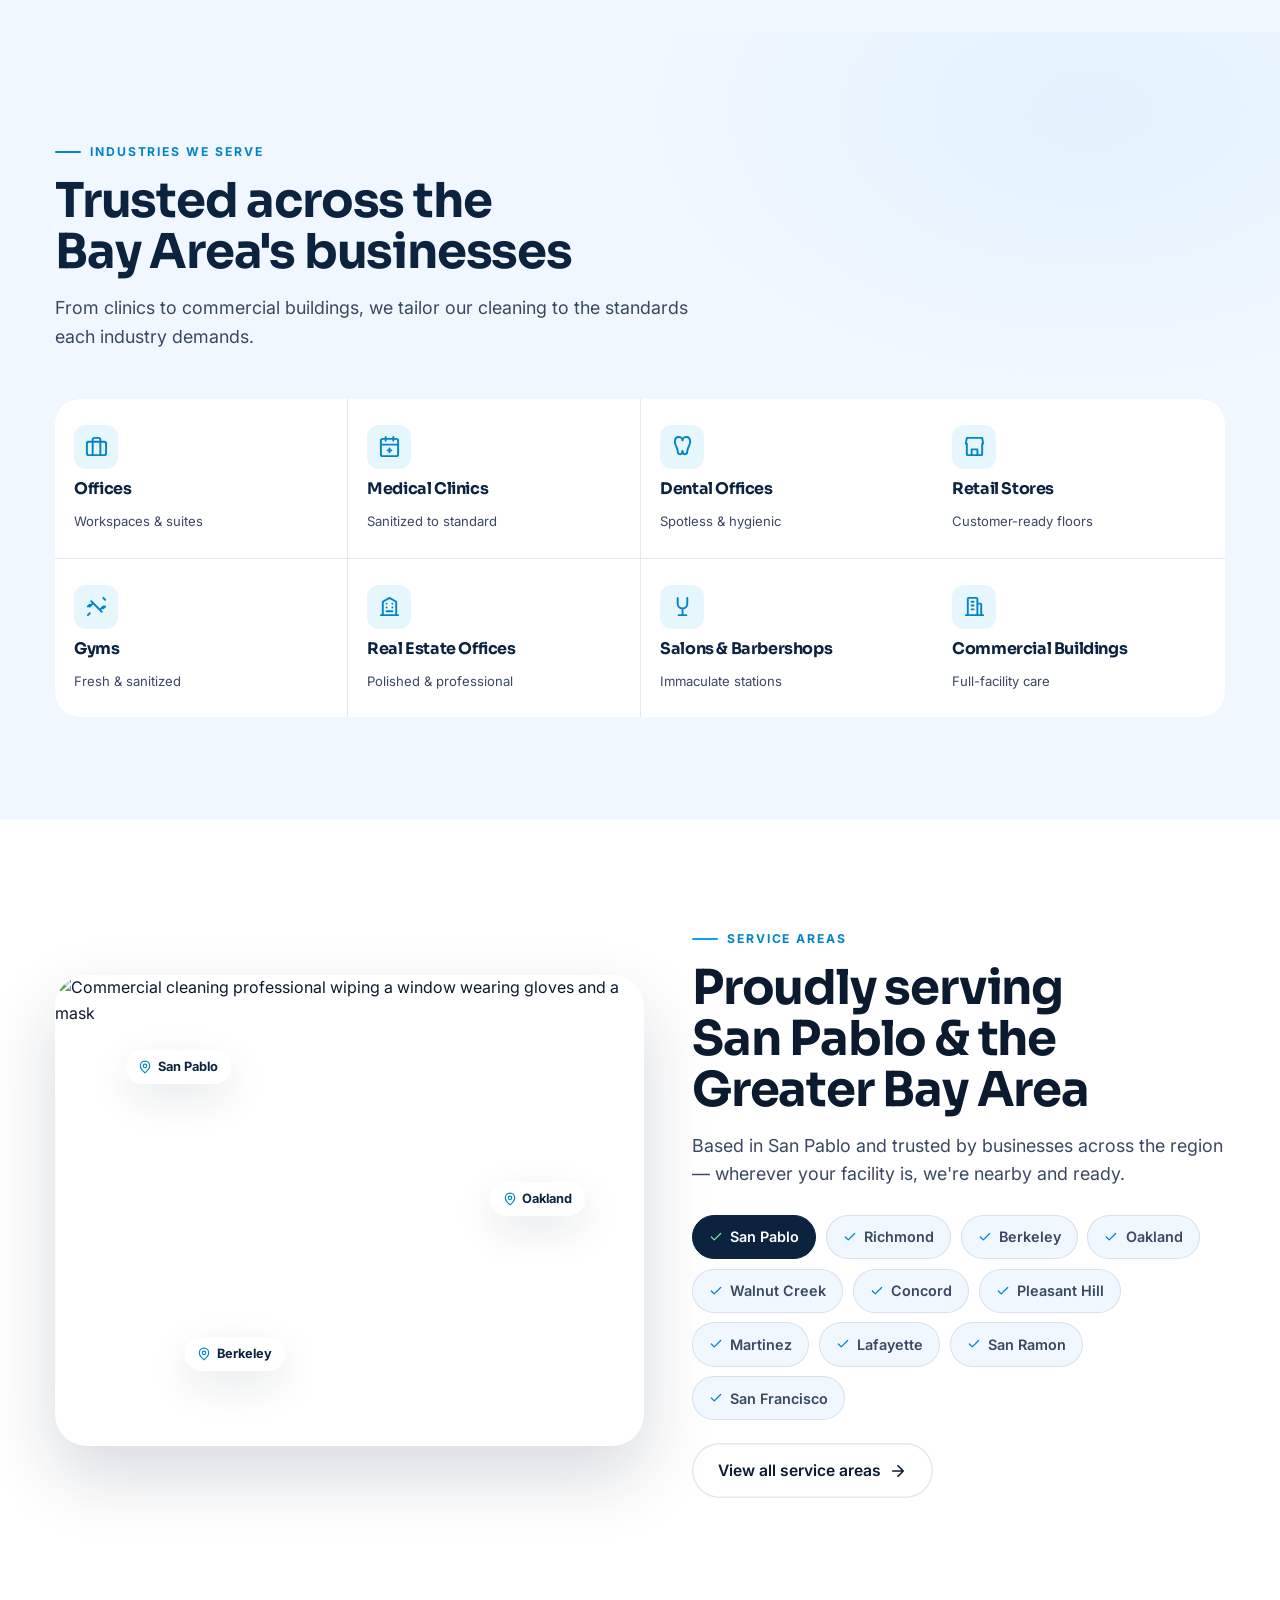
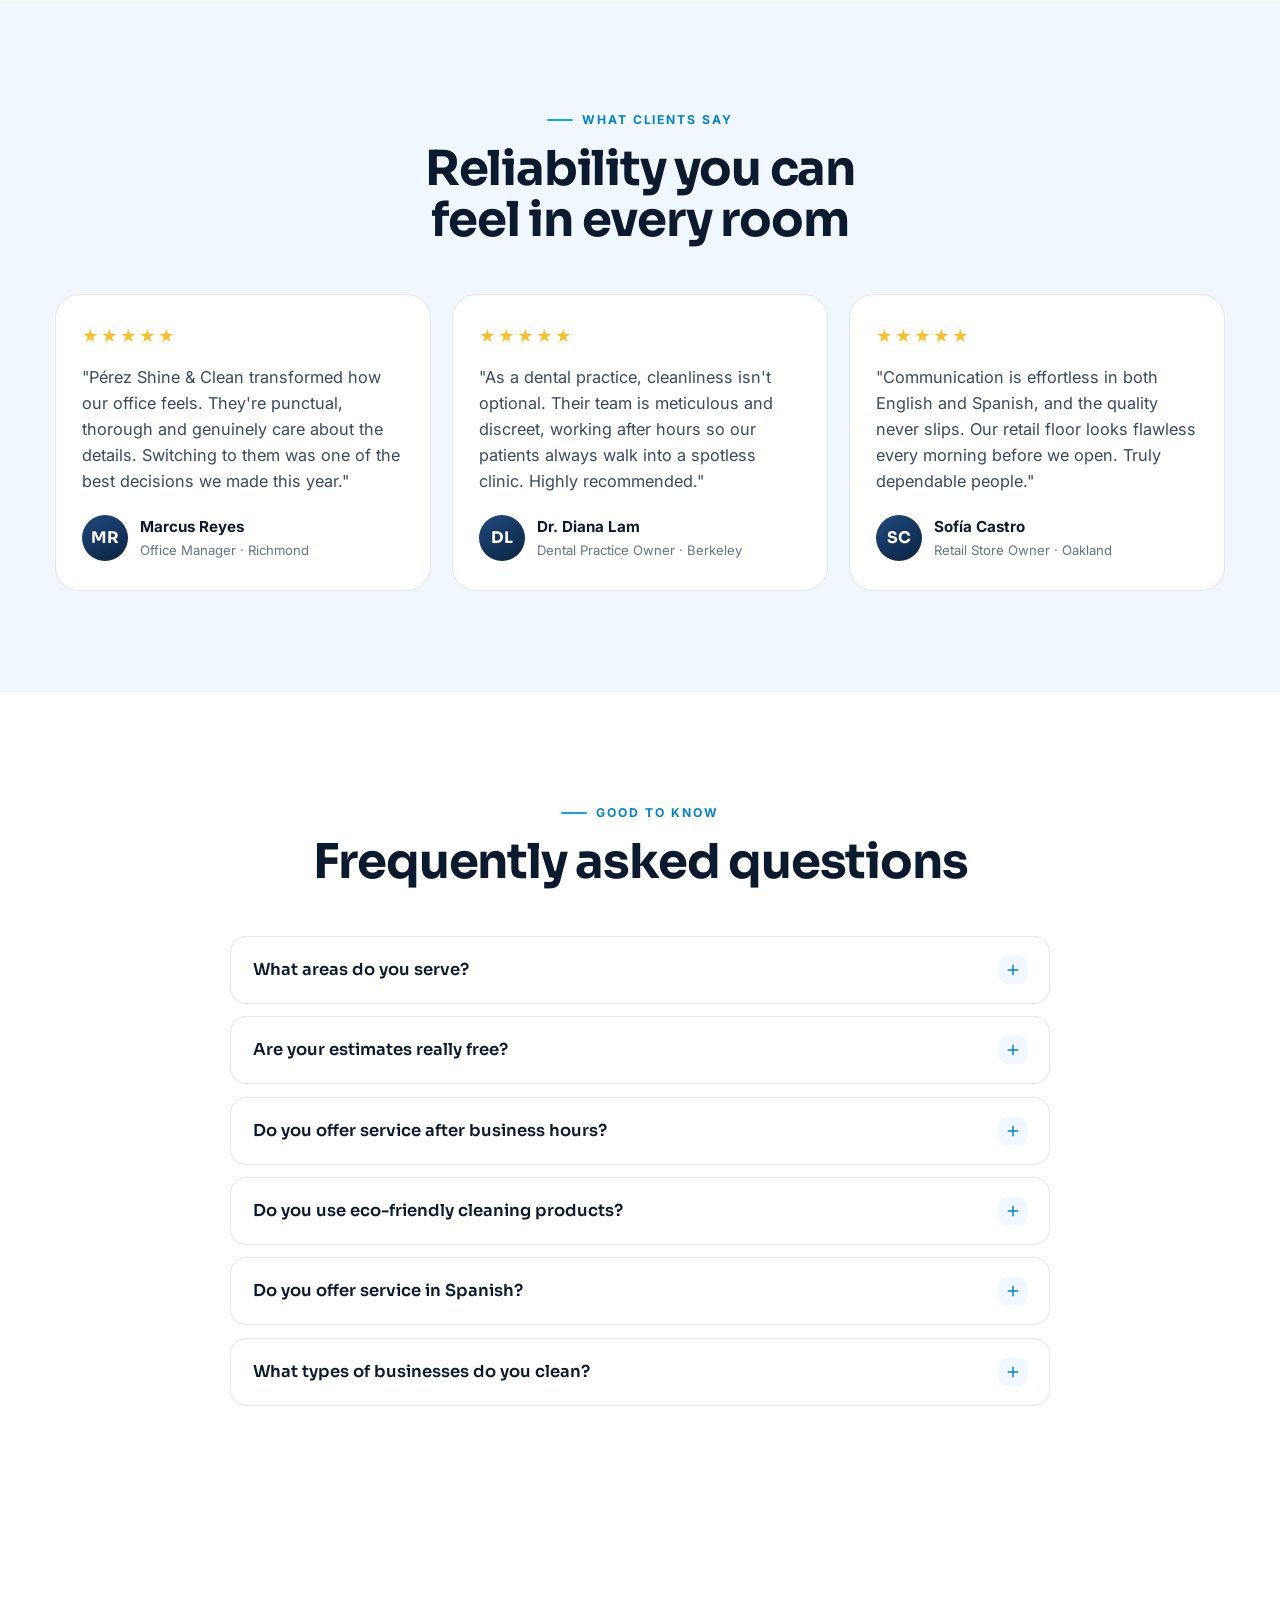
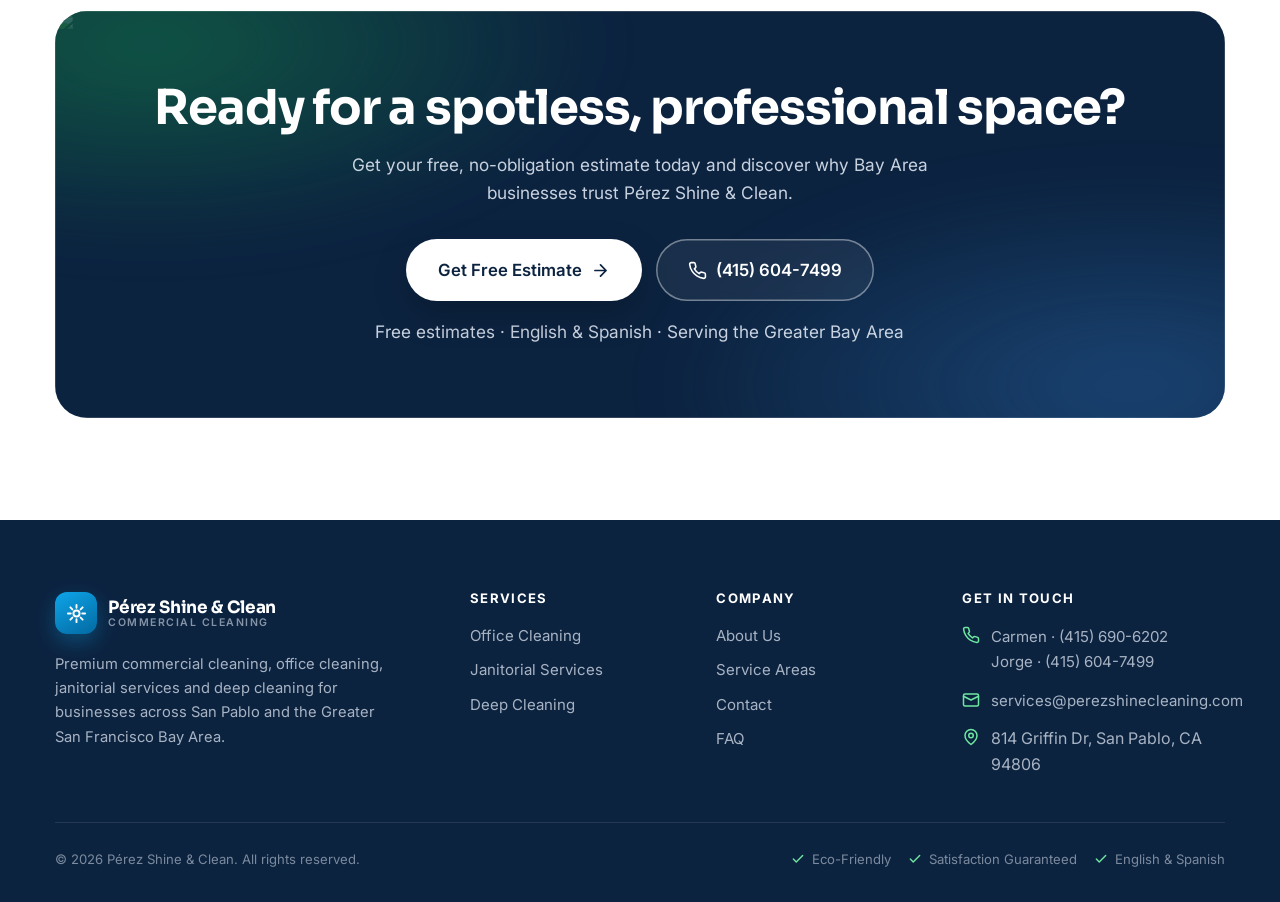
==== commit eefe6a95: "Redesign to white theme + update all business data from flyer - White nav, light hero overlay with d" ====
--- a/index.html
+++ b/index.html
@@ -3,7 +3,7 @@
 <head>
   <meta charset="UTF-8" />
   <meta name="viewport" content="width=device-width, initial-scale=1.0" />
-  <title>Commercial Cleaning Bay Area | Pérez Shine & Clean — Richmond, CA</title>
+  <title>Commercial Cleaning Bay Area | Pérez Shine & Clean — San Pablo, CA</title>
   <meta name="description" content="Premium commercial cleaning in the Bay Area. Pérez Shine & Clean delivers reliable office cleaning, janitorial services and deep cleaning across San Pablo, Richmond, Oakland & the Greater SF Bay Area. Free estimates. English & Spanish." />
   <link rel="canonical" href="https://www.perezshinecleaning.com/" />
   <meta name="google-site-verification" content="R86ABeYiCEMKuefSIbTc6MlFh4fde9Xul3P9lmbLZB0" />
@@ -35,11 +35,11 @@
     "image": "https://images.unsplash.com/photo-1584622650111-993a426fbf0a?auto=format&fit=crop&w=2070&q=80",
     "description": "Commercial cleaning, office cleaning, janitorial services and deep cleaning for businesses across San Pablo and the Greater San Francisco Bay Area.",
     "url": "https://www.perezshinecleaning.com/",
-    "telephone": "+14156047499",
+    "telephone": ["+14156906202", "+14156047499"],
     "email": "services@perezshinecleaning.com",
     "priceRange": "$$",
     "areaServed": ["San Pablo","Richmond","Berkeley","Oakland","Walnut Creek","Concord","Pleasant Hill","Martinez","Lafayette","San Ramon","San Francisco Bay Area"],
-    "address": { "@type": "PostalAddress", "addressLocality": "Richmond", "addressRegion": "CA", "addressCountry": "US" },
+    "address": { "@type": "PostalAddress", "streetAddress": "814 Griffin Dr", "addressLocality": "San Pablo", "addressRegion": "CA", "postalCode": "94806", "addressCountry": "US" },
     "openingHoursSpecification": [{ "@type": "OpeningHoursSpecification", "dayOfWeek": ["Monday","Tuesday","Wednesday","Thursday","Friday","Saturday","Sunday"], "opens": "00:00", "closes": "23:59" }],
     "knowsLanguage": ["en","es"]
   }
@@ -55,7 +55,6 @@
       "@type": "OfferCatalog",
       "name": "Cleaning Services",
       "itemListElement": [
-        { "@type": "Offer", "itemOffered": { "@type": "Service", "name": "Commercial Cleaning" } },
         { "@type": "Offer", "itemOffered": { "@type": "Service", "name": "Office Cleaning" } },
         { "@type": "Offer", "itemOffered": { "@type": "Service", "name": "Janitorial Services" } },
         { "@type": "Offer", "itemOffered": { "@type": "Service", "name": "Deep Cleaning" } }
@@ -137,10 +136,10 @@
         <div class="hero__inner">
           <span class="hero__badge"><span class="dot"></span> Now serving the Greater Bay Area</span>
           <h1 class="hero__title">Professional Commercial Cleaning Services <em>Across the Bay Area</em></h1>
-          <p class="hero__sub">Reliable office cleaning, janitorial services and deep cleaning solutions for businesses throughout Richmond and the Greater Bay Area.</p>
+          <p class="hero__sub">Reliable office cleaning, janitorial services and deep cleaning solutions for businesses throughout San Pablo and the Greater Bay Area.<br><em style="font-style:italic;font-size:.92em;color:var(--ink-mute)">Espacios Limpios. Mejores Negocios.</em></p>
           <div class="hero__actions">
             <a class="btn btn--lg" href="contact.html" data-magnetic>Get Free Estimate <svg viewBox="0 0 24 24" fill="none" stroke="currentColor" stroke-width="2.2" stroke-linecap="round" stroke-linejoin="round"><path d="M5 12h14M12 5l7 7-7 7"/></svg></a>
-            <a class="btn btn--outline-light btn--lg" href="tel:+14156047499"><svg viewBox="0 0 24 24" fill="none" stroke="currentColor" stroke-width="2" stroke-linecap="round" stroke-linejoin="round"><path d="M22 16.92v3a2 2 0 0 1-2.18 2 19.79 19.79 0 0 1-8.63-3.07 19.5 19.5 0 0 1-6-6 19.79 19.79 0 0 1-3.07-8.67A2 2 0 0 1 4.11 2h3a2 2 0 0 1 2 1.72c.13.96.36 1.9.7 2.81a2 2 0 0 1-.45 2.11L8.09 9.91a16 16 0 0 0 6 6l1.27-1.27a2 2 0 0 1 2.11-.45c.91.34 1.85.57 2.81.7A2 2 0 0 1 22 16.92Z"/></svg> Call Now</a>
+            <a class="btn btn--outline-navy btn--lg" href="tel:+14156047499"><svg viewBox="0 0 24 24" fill="none" stroke="currentColor" stroke-width="2" stroke-linecap="round" stroke-linejoin="round"><path d="M22 16.92v3a2 2 0 0 1-2.18 2 19.79 19.79 0 0 1-8.63-3.07 19.5 19.5 0 0 1-6-6 19.79 19.79 0 0 1-3.07-8.67A2 2 0 0 1 4.11 2h3a2 2 0 0 1 2 1.72c.13.96.36 1.9.7 2.81a2 2 0 0 1-.45 2.11L8.09 9.91a16 16 0 0 0 6 6l1.27-1.27a2 2 0 0 1 2.11-.45c.91.34 1.85.57 2.81.7A2 2 0 0 1 22 16.92Z"/></svg> Call Now</a>
           </div>
           <ul class="hero__badges">
             <li><svg viewBox="0 0 24 24" fill="none" stroke="currentColor" stroke-width="2.2" stroke-linecap="round" stroke-linejoin="round"><path d="M20 6 9 17l-5-5"/></svg> Reliable Service</li>
@@ -177,28 +176,22 @@
           <h2 class="section-title">Commercial cleaning, done to a higher standard</h2>
           <p class="section-sub">A complete range of professional cleaning services tailored to the way your business actually operates.</p>
         </div>
-        <div class="grid grid--4">
+        <div class="grid grid--3">
           <article class="card reveal" data-tilt>
-            <div class="card__icon"><svg viewBox="0 0 24 24" fill="none" stroke="currentColor" stroke-width="2" stroke-linecap="round" stroke-linejoin="round"><path d="M3 21h18M5 21V7l8-4v18M19 21V11l-6-4"/><path d="M9 9v.01M9 12v.01M9 15v.01M9 18v.01"/></svg></div>
-            <h3>Commercial Cleaning</h3>
-            <p>Consistent, contract-grade cleaning for commercial properties of every size and industry.</p>
-            <a class="card__link" href="services.html#commercial">Learn more <svg viewBox="0 0 24 24" fill="none" stroke="currentColor" stroke-width="2.2" stroke-linecap="round" stroke-linejoin="round"><path d="M5 12h14M12 5l7 7-7 7"/></svg></a>
-          </article>
-          <article class="card reveal reveal-delay-1" data-tilt>
             <div class="card__icon"><svg viewBox="0 0 24 24" fill="none" stroke="currentColor" stroke-width="2" stroke-linecap="round" stroke-linejoin="round"><rect x="2" y="7" width="20" height="14" rx="2"/><path d="M16 21V5a2 2 0 0 0-2-2h-4a2 2 0 0 0-2 2v16"/></svg></div>
-            <h3>Office Cleaning</h3>
+            <h3>Office Cleaning <span style="display:block;font-size:.78em;font-weight:500;color:var(--ink-mute);margin-top:.2rem">Limpieza de Oficinas</span></h3>
             <p>Spotless workspaces, restrooms and common areas that keep your team productive and proud.</p>
             <a class="card__link" href="services.html#office">Learn more <svg viewBox="0 0 24 24" fill="none" stroke="currentColor" stroke-width="2.2" stroke-linecap="round" stroke-linejoin="round"><path d="M5 12h14M12 5l7 7-7 7"/></svg></a>
           </article>
-          <article class="card reveal reveal-delay-2" data-tilt>
+          <article class="card reveal reveal-delay-1" data-tilt>
             <div class="card__icon"><svg viewBox="0 0 24 24" fill="none" stroke="currentColor" stroke-width="2" stroke-linecap="round" stroke-linejoin="round"><path d="M3 21h18"/><path d="M5 21V8l4-5h2v18"/><path d="M11 9h6a2 2 0 0 1 2 2v10"/><path d="M15 13v.01M15 17v.01"/></svg></div>
-            <h3>Janitorial Services</h3>
+            <h3>Janitorial Services <span style="display:block;font-size:.78em;font-weight:500;color:var(--ink-mute);margin-top:.2rem">Servicios de Limpieza</span></h3>
             <p>Dependable recurring janitorial programs that keep your facility running clean every single day.</p>
             <a class="card__link" href="services.html#janitorial">Learn more <svg viewBox="0 0 24 24" fill="none" stroke="currentColor" stroke-width="2.2" stroke-linecap="round" stroke-linejoin="round"><path d="M5 12h14M12 5l7 7-7 7"/></svg></a>
           </article>
-          <article class="card reveal reveal-delay-3" data-tilt>
+          <article class="card reveal reveal-delay-2" data-tilt>
             <div class="card__icon"><svg viewBox="0 0 24 24" fill="none" stroke="currentColor" stroke-width="2" stroke-linecap="round" stroke-linejoin="round"><path d="m3 11 18-5v12L3 14v-3Z"/><path d="M11.6 16.8a3 3 0 1 1-5.8-1.6"/></svg></div>
-            <h3>Deep Cleaning</h3>
+            <h3>Deep Cleaning <span style="display:block;font-size:.78em;font-weight:500;color:var(--ink-mute);margin-top:.2rem">Limpieza Profunda</span></h3>
             <p>Detailed, top-to-bottom deep cleans that restore and refresh even the most demanding spaces.</p>
             <a class="card__link" href="services.html#deep">Learn more <svg viewBox="0 0 24 24" fill="none" stroke="currentColor" stroke-width="2.2" stroke-linecap="round" stroke-linejoin="round"><path d="M5 12h14M12 5l7 7-7 7"/></svg></a>
           </article>
@@ -293,8 +286,8 @@
           </div>
           <div class="reveal reveal-delay-1">
             <span class="eyebrow">Service areas</span>
-            <h2 class="section-title">Proudly serving Richmond &amp; the Greater Bay Area</h2>
-            <p class="section-sub">Based in Richmond and trusted by businesses across the region — wherever your facility is, we're nearby and ready.</p>
+            <h2 class="section-title">Proudly serving San Pablo &amp; the Greater Bay Area</h2>
+            <p class="section-sub">Based in San Pablo and trusted by businesses across the region — wherever your facility is, we're nearby and ready.</p>
             <div class="area-chips">
               <span class="chip chip--primary"><svg viewBox="0 0 24 24" fill="none" stroke="currentColor" stroke-width="2.2" stroke-linecap="round" stroke-linejoin="round"><path d="M20 6 9 17l-5-5"/></svg> San Pablo</span>
               <span class="chip"><svg viewBox="0 0 24 24" fill="none" stroke="currentColor" stroke-width="2.2" stroke-linecap="round" stroke-linejoin="round"><path d="M20 6 9 17l-5-5"/></svg> Richmond</span>
@@ -392,7 +385,6 @@
         <div>
           <h4>Services</h4>
           <div class="footer__links">
-            <a href="services.html#commercial">Commercial Cleaning</a>
             <a href="services.html#office">Office Cleaning</a>
             <a href="services.html#janitorial">Janitorial Services</a>
             <a href="services.html#deep">Deep Cleaning</a>
@@ -410,9 +402,9 @@
         <div>
           <h4>Get in touch</h4>
           <div class="footer__contact">
-            <div class="row"><svg viewBox="0 0 24 24" fill="none" stroke="currentColor" stroke-width="2" stroke-linecap="round" stroke-linejoin="round"><path d="M22 16.92v3a2 2 0 0 1-2.18 2 19.79 19.79 0 0 1-8.63-3.07 19.5 19.5 0 0 1-6-6 19.79 19.79 0 0 1-3.07-8.67A2 2 0 0 1 4.11 2h3a2 2 0 0 1 2 1.72c.13.96.36 1.9.7 2.81a2 2 0 0 1-.45 2.11L8.09 9.91a16 16 0 0 0 6 6l1.27-1.27a2 2 0 0 1 2.11-.45c.91.34 1.85.57 2.81.7A2 2 0 0 1 22 16.92Z"/></svg><div><a href="tel:+14156047499">(415) 604-7499</a><br/><a href="tel:+14156047499">(415) 604-7499</a></div></div>
+            <div class="row"><svg viewBox="0 0 24 24" fill="none" stroke="currentColor" stroke-width="2" stroke-linecap="round" stroke-linejoin="round"><path d="M22 16.92v3a2 2 0 0 1-2.18 2 19.79 19.79 0 0 1-8.63-3.07 19.5 19.5 0 0 1-6-6 19.79 19.79 0 0 1-3.07-8.67A2 2 0 0 1 4.11 2h3a2 2 0 0 1 2 1.72c.13.96.36 1.9.7 2.81a2 2 0 0 1-.45 2.11L8.09 9.91a16 16 0 0 0 6 6l1.27-1.27a2 2 0 0 1 2.11-.45c.91.34 1.85.57 2.81.7A2 2 0 0 1 22 16.92Z"/></svg><div><a href="tel:+14156906202">Carmen · (415) 690-6202</a><br/><a href="tel:+14156047499">Jorge · (415) 604-7499</a></div></div>
             <div class="row"><svg viewBox="0 0 24 24" fill="none" stroke="currentColor" stroke-width="2" stroke-linecap="round" stroke-linejoin="round"><rect x="2" y="4" width="20" height="16" rx="2"/><path d="m22 7-10 5L2 7"/></svg><a href="mailto:services@perezshinecleaning.com">services@perezshinecleaning.com</a></div>
-            <div class="row"><svg viewBox="0 0 24 24" fill="none" stroke="currentColor" stroke-width="2" stroke-linecap="round" stroke-linejoin="round"><path d="M20 10c0 6-8 12-8 12s-8-6-8-12a8 8 0 0 1 16 0Z"/><circle cx="12" cy="10" r="3"/></svg><span>Richmond, CA · Greater Bay Area</span></div>
+            <div class="row"><svg viewBox="0 0 24 24" fill="none" stroke="currentColor" stroke-width="2" stroke-linecap="round" stroke-linejoin="round"><path d="M20 10c0 6-8 12-8 12s-8-6-8-12a8 8 0 0 1 16 0Z"/><circle cx="12" cy="10" r="3"/></svg><span>814 Griffin Dr, San Pablo, CA 94806</span></div>
           </div>
         </div>
       </div>
--- a/styles.css
+++ b/styles.css
@@ -831,3 +831,86 @@
   .marquee__track { animation: none; }
   .float-quote { animation: none; }
 }
+
+/* ===============================================================
+   CLEAN WHITE THEME — Professional cleaning company look
+   =============================================================== */
+
+/* Topbar: white/light */
+.topbar {
+  background: #fff;
+  color: var(--ink-soft);
+  border-bottom: 1px solid var(--line);
+}
+.topbar__item { color: var(--ink-soft); opacity: 1; }
+.topbar__item svg { color: var(--green-2); }
+.topbar__item:not(:first-child)::before { background: var(--line); }
+
+/* Nav: always white — no dark transparent mode */
+.nav--transparent {
+  background: rgba(255,255,255,.97);
+  backdrop-filter: saturate(180%) blur(12px);
+  -webkit-backdrop-filter: saturate(180%) blur(12px);
+  box-shadow: 0 1px 0 var(--line);
+}
+.nav--transparent .brand__name,
+.nav--transparent .nav__link,
+.nav--transparent .nav__phone { color: var(--ink); }
+.nav--transparent .brand__tag { color: var(--ink-mute); }
+.nav--transparent .nav__link { color: var(--ink-soft); }
+.nav--transparent .nav__phone svg { color: var(--green-2); }
+.nav--transparent .nav__toggle span { background: var(--ink); }
+
+/* Hero: light blue-white overlay, dark text */
+.hero { color: var(--ink); }
+.hero__tint {
+  background:
+    linear-gradient(110deg, rgba(236,246,255,.94) 0%, rgba(236,246,255,.80) 48%, rgba(236,246,255,.42) 100%),
+    linear-gradient(0deg, rgba(236,246,255,.75), transparent 62%);
+}
+.hero__title { color: var(--navy); }
+.hero__title em { color: var(--green-2); }
+.hero__sub { color: var(--ink-soft); }
+.hero__badge {
+  background: rgba(14,165,233,.1);
+  border-color: rgba(14,165,233,.28);
+  color: var(--navy);
+}
+.hero__badge .dot { background: var(--green-2); box-shadow: 0 0 0 4px rgba(14,165,233,.2); }
+.hero__badges li { color: var(--ink-soft); }
+.hero__badges svg { color: var(--green-2); }
+.hero__card {
+  background: rgba(255,255,255,.92);
+  border-color: rgba(12,26,48,.1);
+}
+.hero__card p { color: var(--ink-soft); }
+.hero__card .who { color: var(--navy); }
+
+/* btn outline for light hero */
+.btn--outline-navy {
+  background: transparent; color: var(--navy);
+  box-shadow: inset 0 0 0 1.5px var(--navy);
+}
+.btn--outline-navy:hover { background: var(--navy); color: #fff; transform: translateY(-3px); }
+
+/* Stats strip: white */
+.stats { background: #fff; border-top: 1px solid var(--line); border-bottom: 1px solid var(--line); }
+.stats__grid { background: var(--line); box-shadow: none; }
+.stat { background: #fff; }
+.stat__num { color: var(--navy); }
+.stat__num .accent { color: var(--green-2); }
+.stat__label { color: var(--ink-mute); }
+
+/* Industries: light */
+.industries { background: var(--gray-50); color: var(--ink); }
+.industries::before { background: radial-gradient(50% 50% at 85% 10%, rgba(14,165,233,.06), transparent 70%); }
+.industries .section-title { color: var(--navy) !important; }
+.industries .section-sub { color: var(--ink-soft) !important; }
+.eyebrow--light { color: var(--green-2) !important; }
+.eyebrow--light::before { background: var(--green-2) !important; }
+.ind-grid { background: rgba(12,35,64,.07); }
+.ind { background: #fff; }
+.ind:hover { background: var(--gray-50); }
+.ind__icon { background: rgba(14,165,233,.1); color: var(--green-2); }
+.ind h3 { color: var(--navy); }
+.ind p { color: var(--ink-soft); }
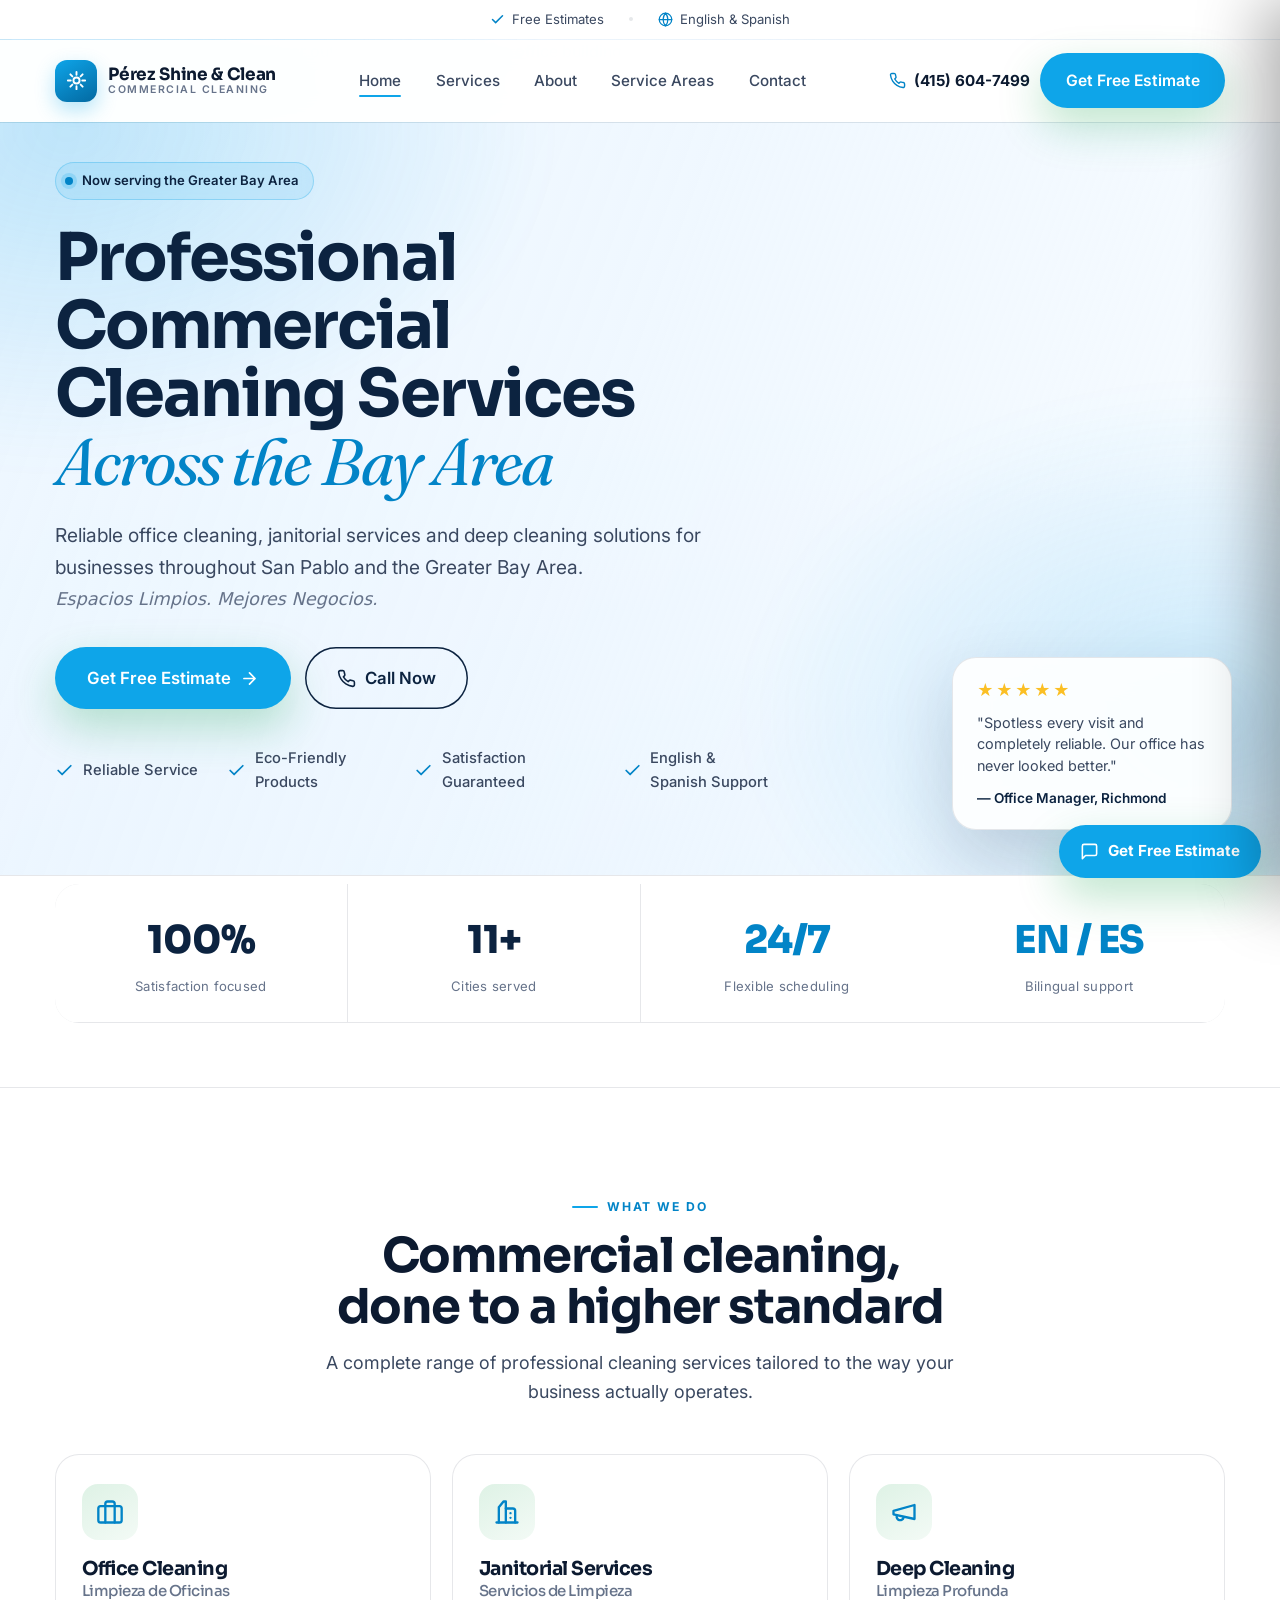
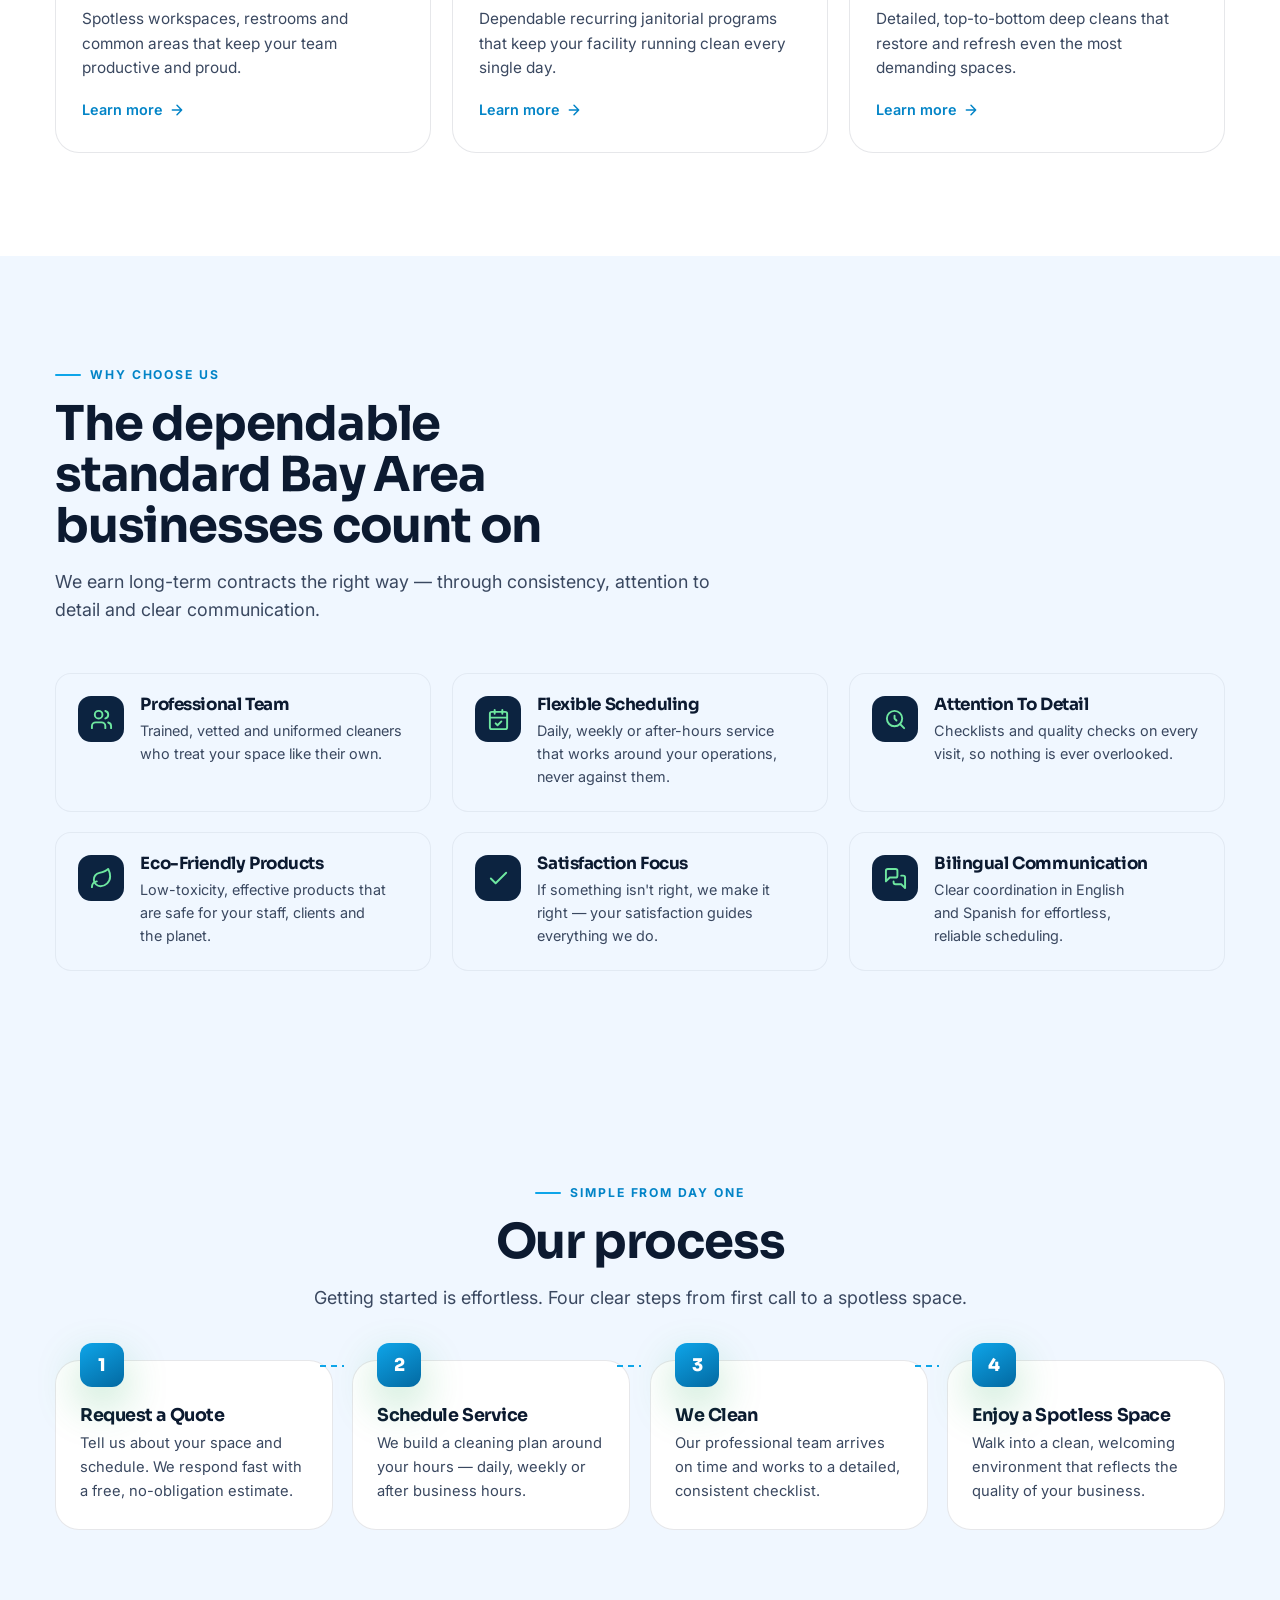
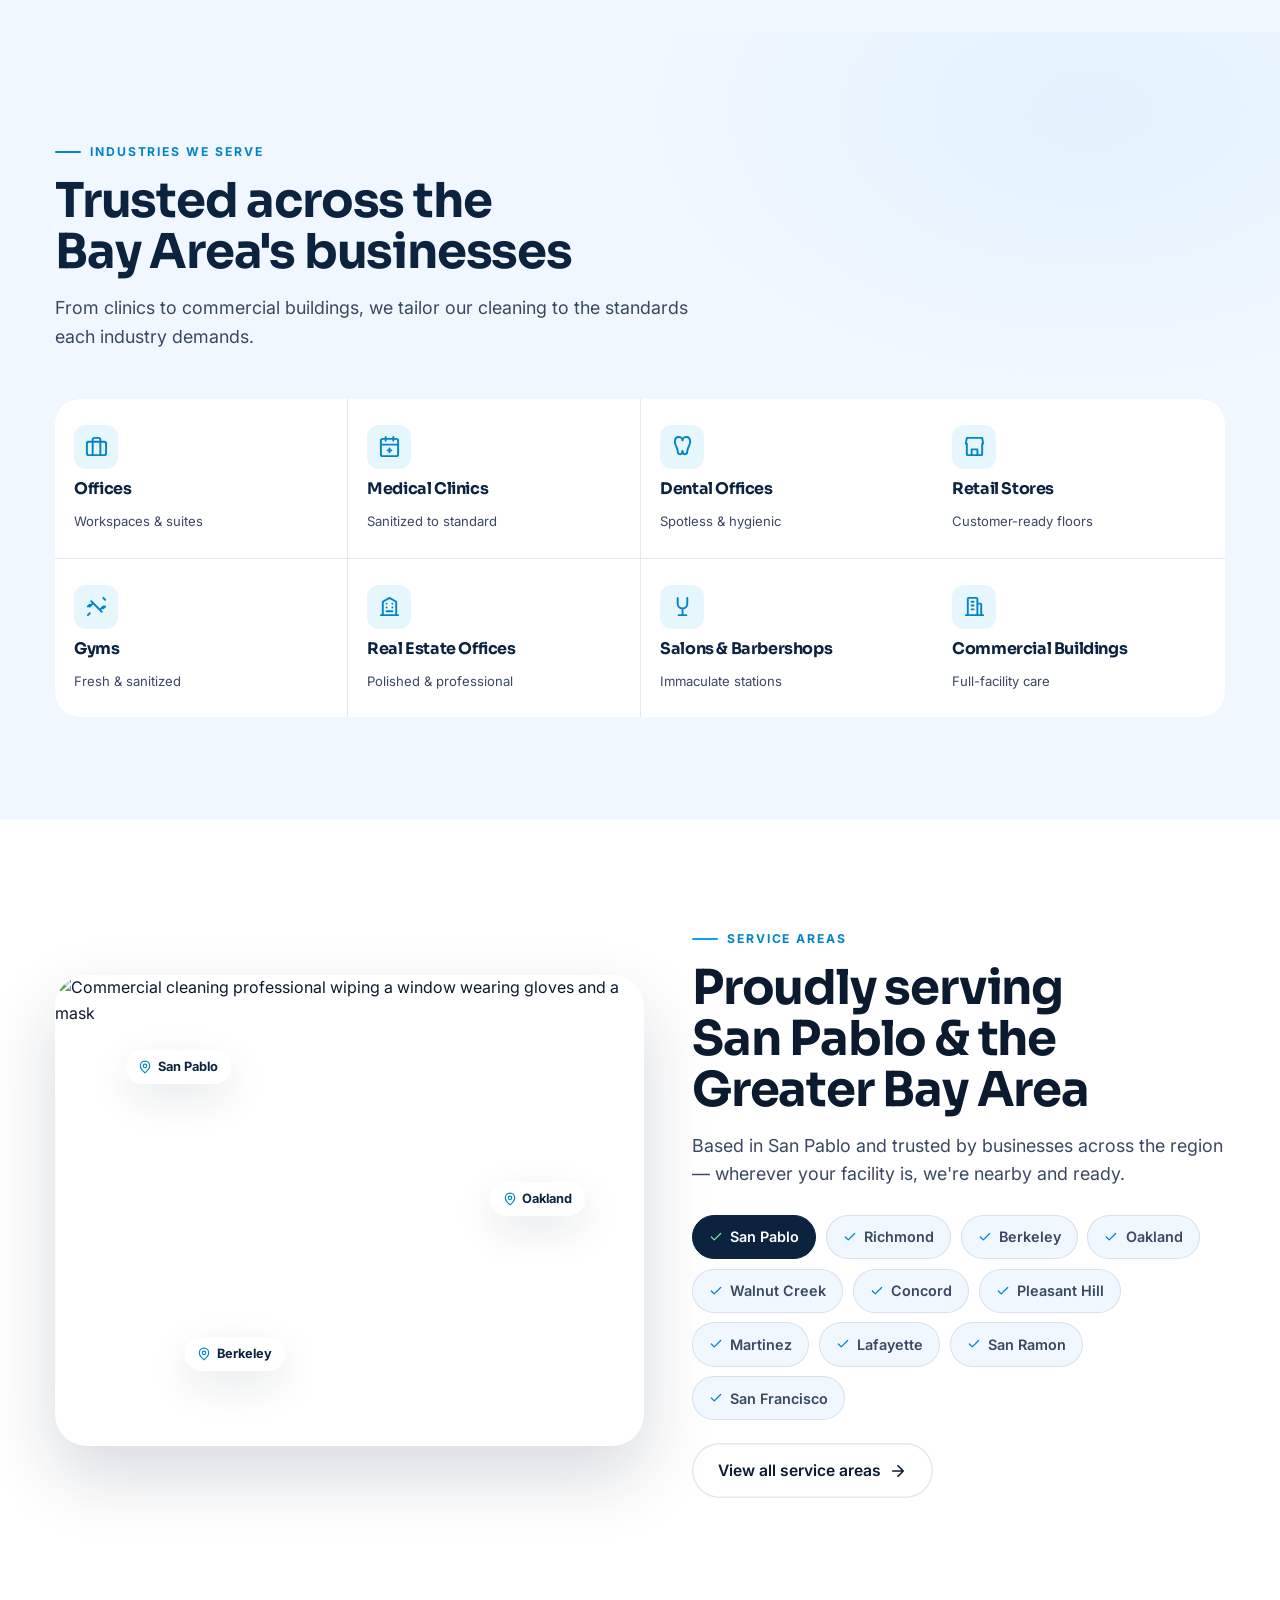
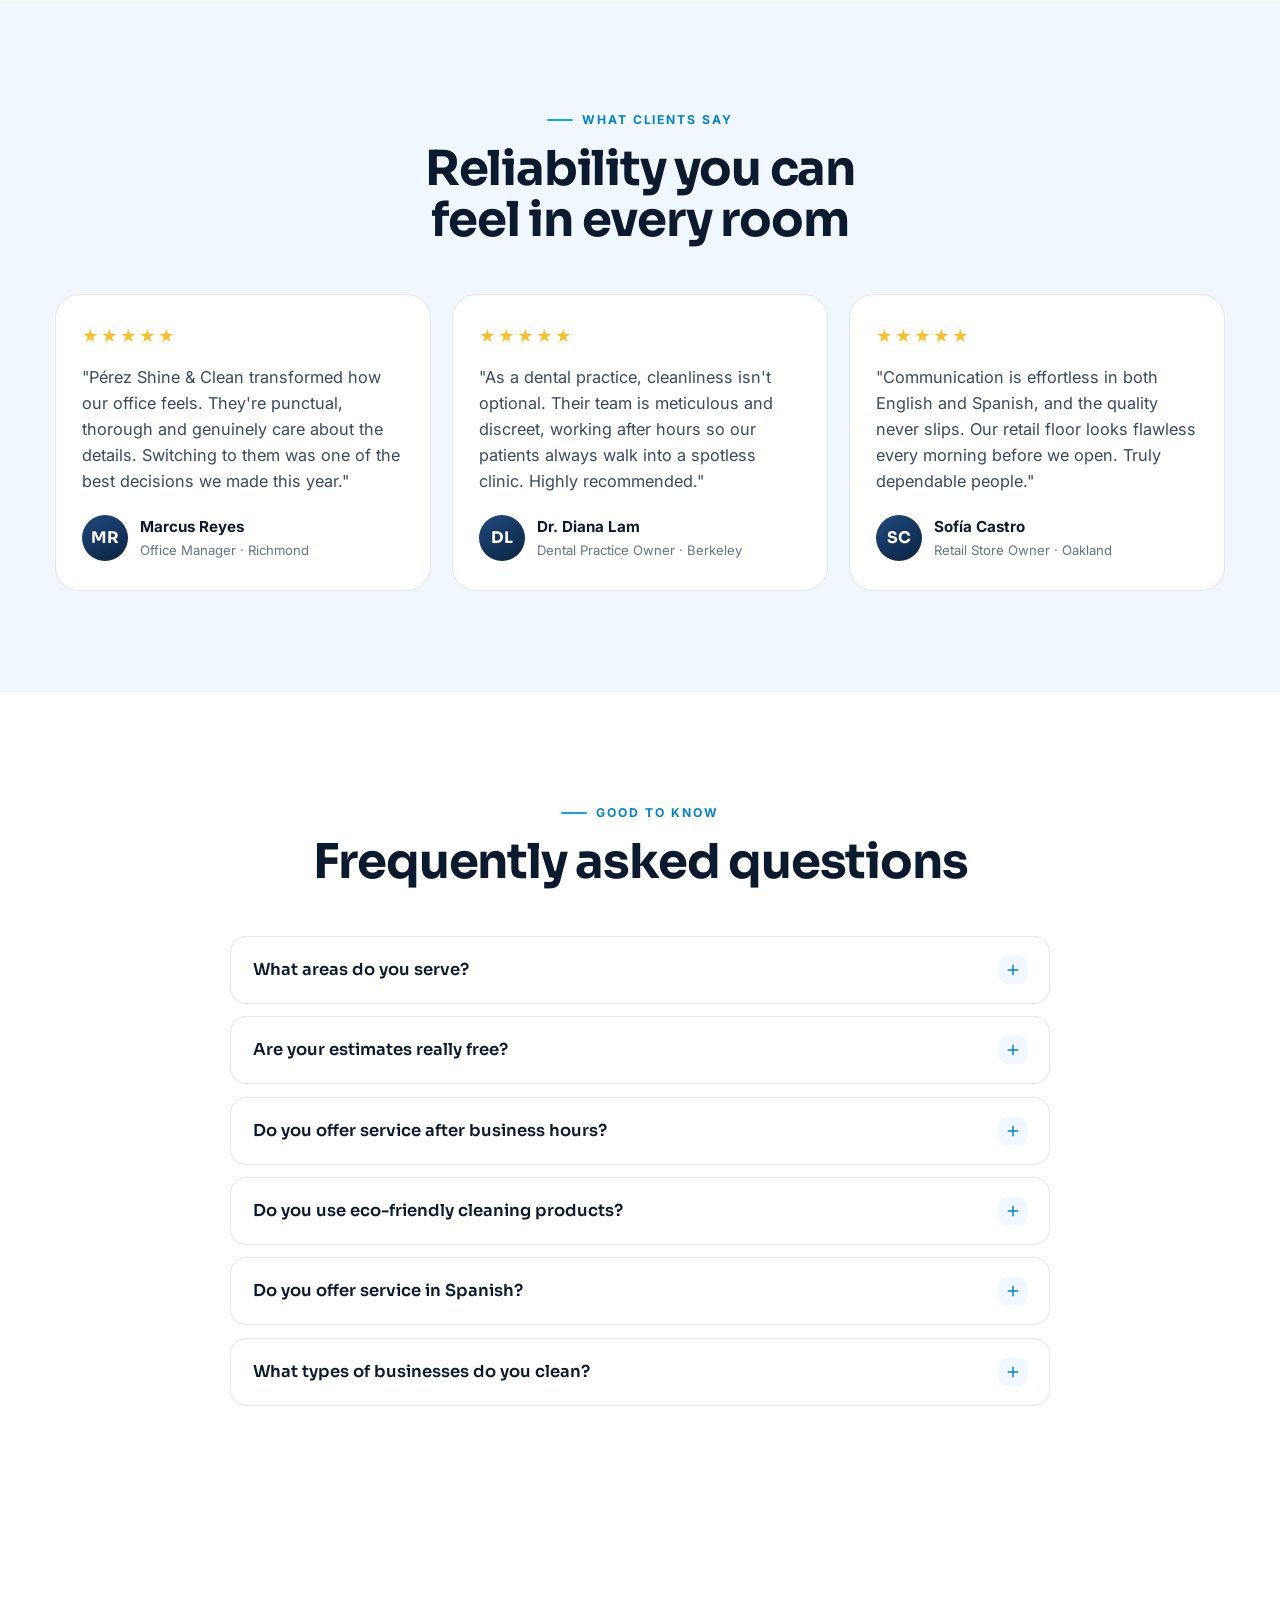
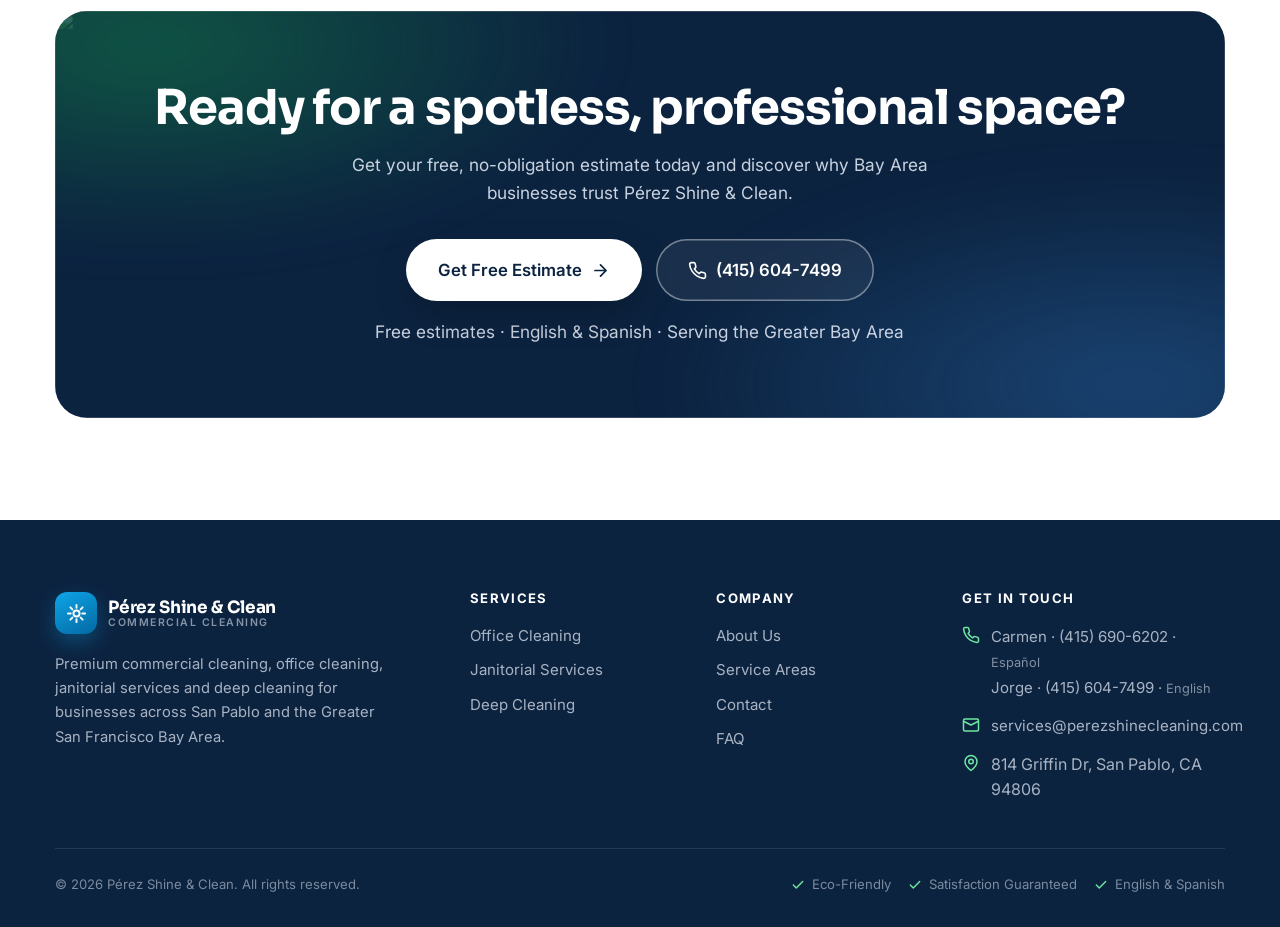
==== commit b39092ec: "Add language labels to contact numbers (Carmen=Español, Jorge=English) Co-Authored-By: Claude Sonnet" ====
--- a/index.html
+++ b/index.html
@@ -402,7 +402,7 @@
         <div>
           <h4>Get in touch</h4>
           <div class="footer__contact">
-            <div class="row"><svg viewBox="0 0 24 24" fill="none" stroke="currentColor" stroke-width="2" stroke-linecap="round" stroke-linejoin="round"><path d="M22 16.92v3a2 2 0 0 1-2.18 2 19.79 19.79 0 0 1-8.63-3.07 19.5 19.5 0 0 1-6-6 19.79 19.79 0 0 1-3.07-8.67A2 2 0 0 1 4.11 2h3a2 2 0 0 1 2 1.72c.13.96.36 1.9.7 2.81a2 2 0 0 1-.45 2.11L8.09 9.91a16 16 0 0 0 6 6l1.27-1.27a2 2 0 0 1 2.11-.45c.91.34 1.85.57 2.81.7A2 2 0 0 1 22 16.92Z"/></svg><div><a href="tel:+14156906202">Carmen · (415) 690-6202</a><br/><a href="tel:+14156047499">Jorge · (415) 604-7499</a></div></div>
+            <div class="row"><svg viewBox="0 0 24 24" fill="none" stroke="currentColor" stroke-width="2" stroke-linecap="round" stroke-linejoin="round"><path d="M22 16.92v3a2 2 0 0 1-2.18 2 19.79 19.79 0 0 1-8.63-3.07 19.5 19.5 0 0 1-6-6 19.79 19.79 0 0 1-3.07-8.67A2 2 0 0 1 4.11 2h3a2 2 0 0 1 2 1.72c.13.96.36 1.9.7 2.81a2 2 0 0 1-.45 2.11L8.09 9.91a16 16 0 0 0 6 6l1.27-1.27a2 2 0 0 1 2.11-.45c.91.34 1.85.57 2.81.7A2 2 0 0 1 22 16.92Z"/></svg><div><a href="tel:+14156906202">Carmen · (415) 690-6202 · <span style="font-size:.85em;opacity:.75">Español</span></a><br/><a href="tel:+14156047499">Jorge · (415) 604-7499 · <span style="font-size:.85em;opacity:.75">English</span></a></div></div>
             <div class="row"><svg viewBox="0 0 24 24" fill="none" stroke="currentColor" stroke-width="2" stroke-linecap="round" stroke-linejoin="round"><rect x="2" y="4" width="20" height="16" rx="2"/><path d="m22 7-10 5L2 7"/></svg><a href="mailto:services@perezshinecleaning.com">services@perezshinecleaning.com</a></div>
             <div class="row"><svg viewBox="0 0 24 24" fill="none" stroke="currentColor" stroke-width="2" stroke-linecap="round" stroke-linejoin="round"><path d="M20 10c0 6-8 12-8 12s-8-6-8-12a8 8 0 0 1 16 0Z"/><circle cx="12" cy="10" r="3"/></svg><span>814 Griffin Dr, San Pablo, CA 94806</span></div>
           </div>
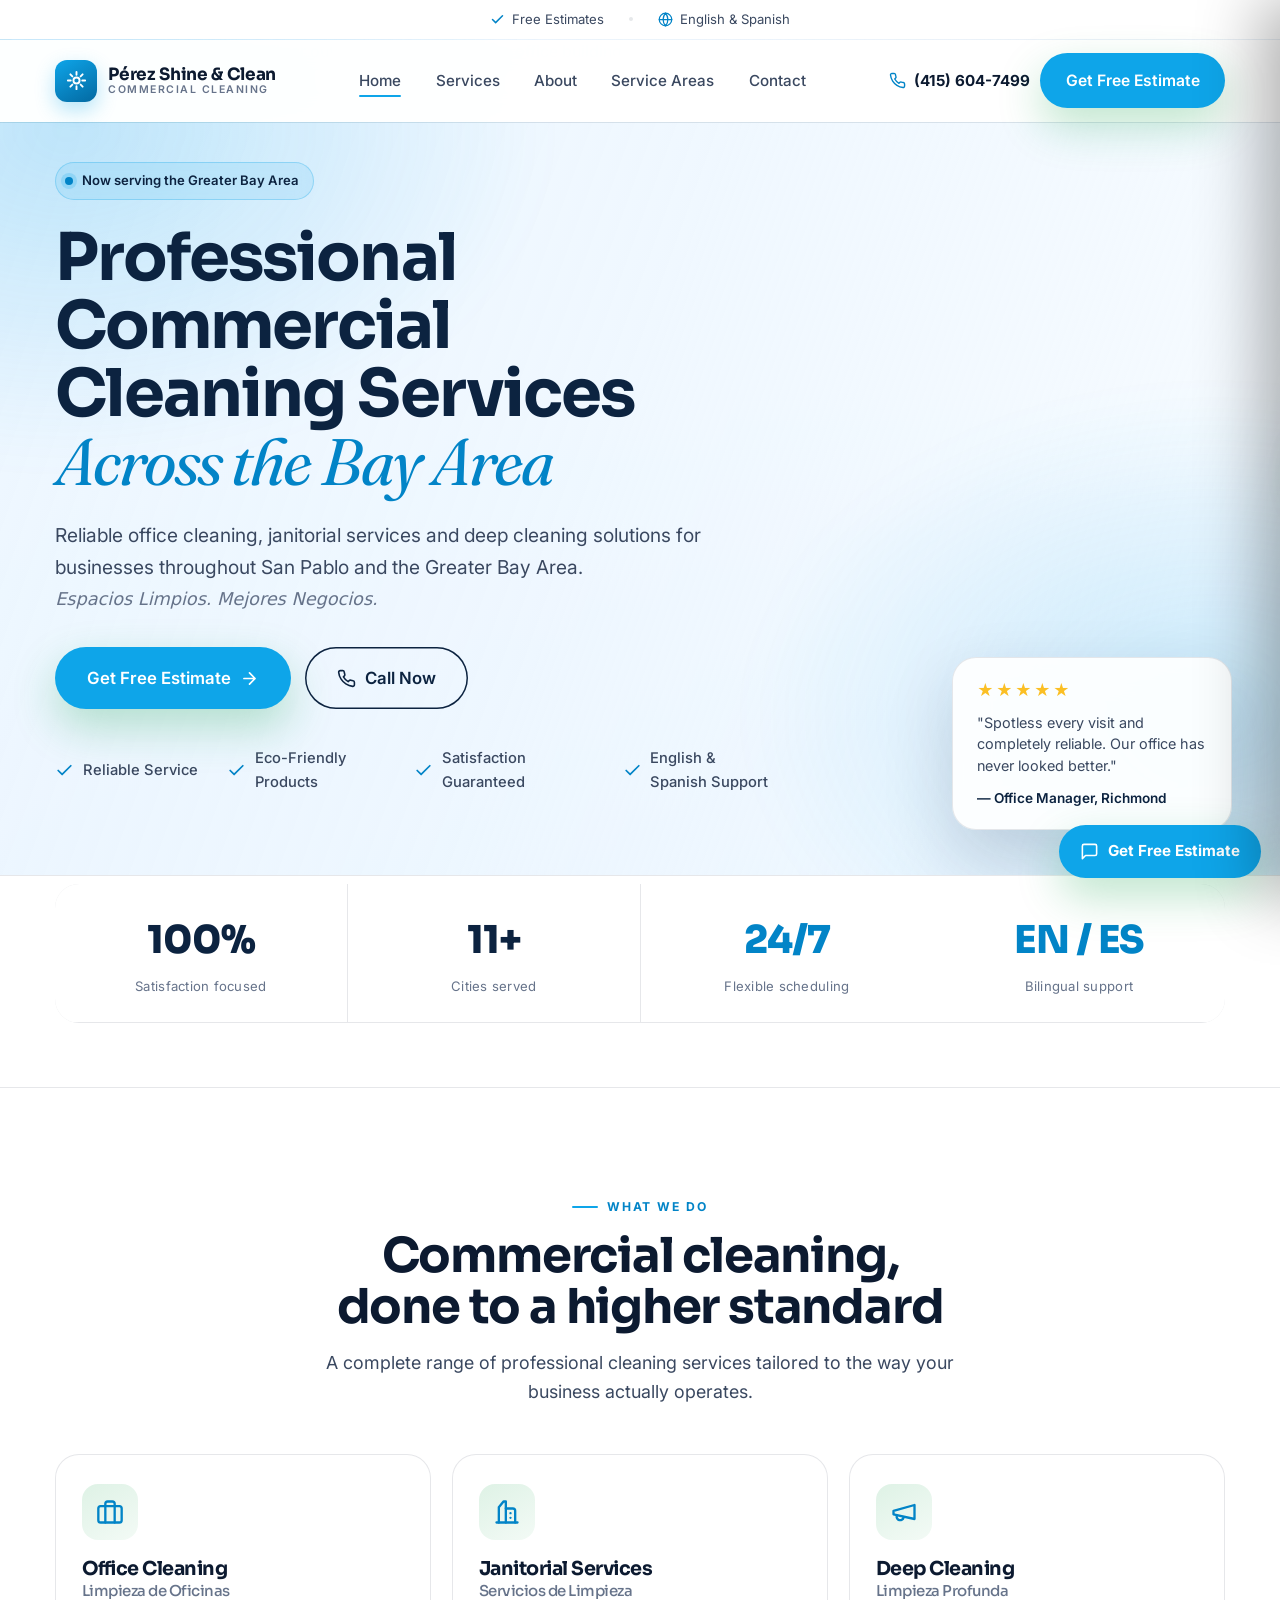
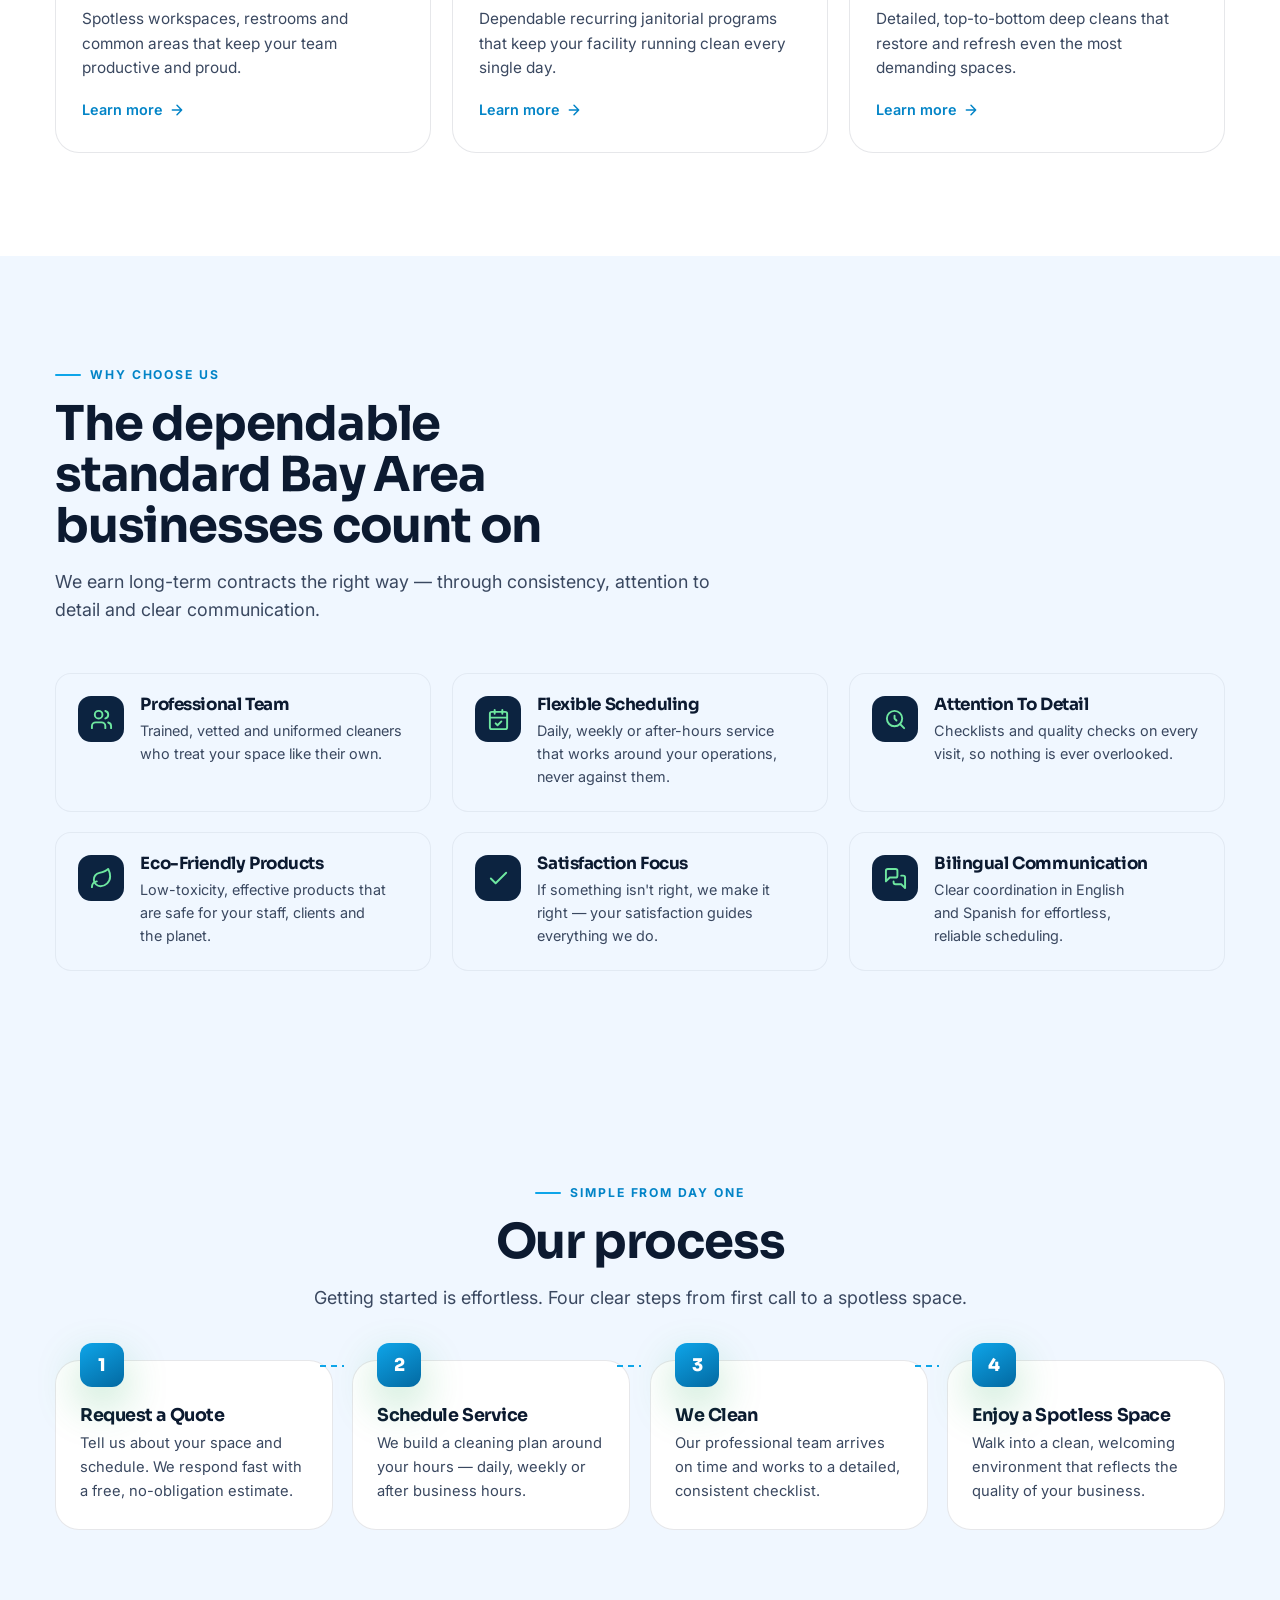
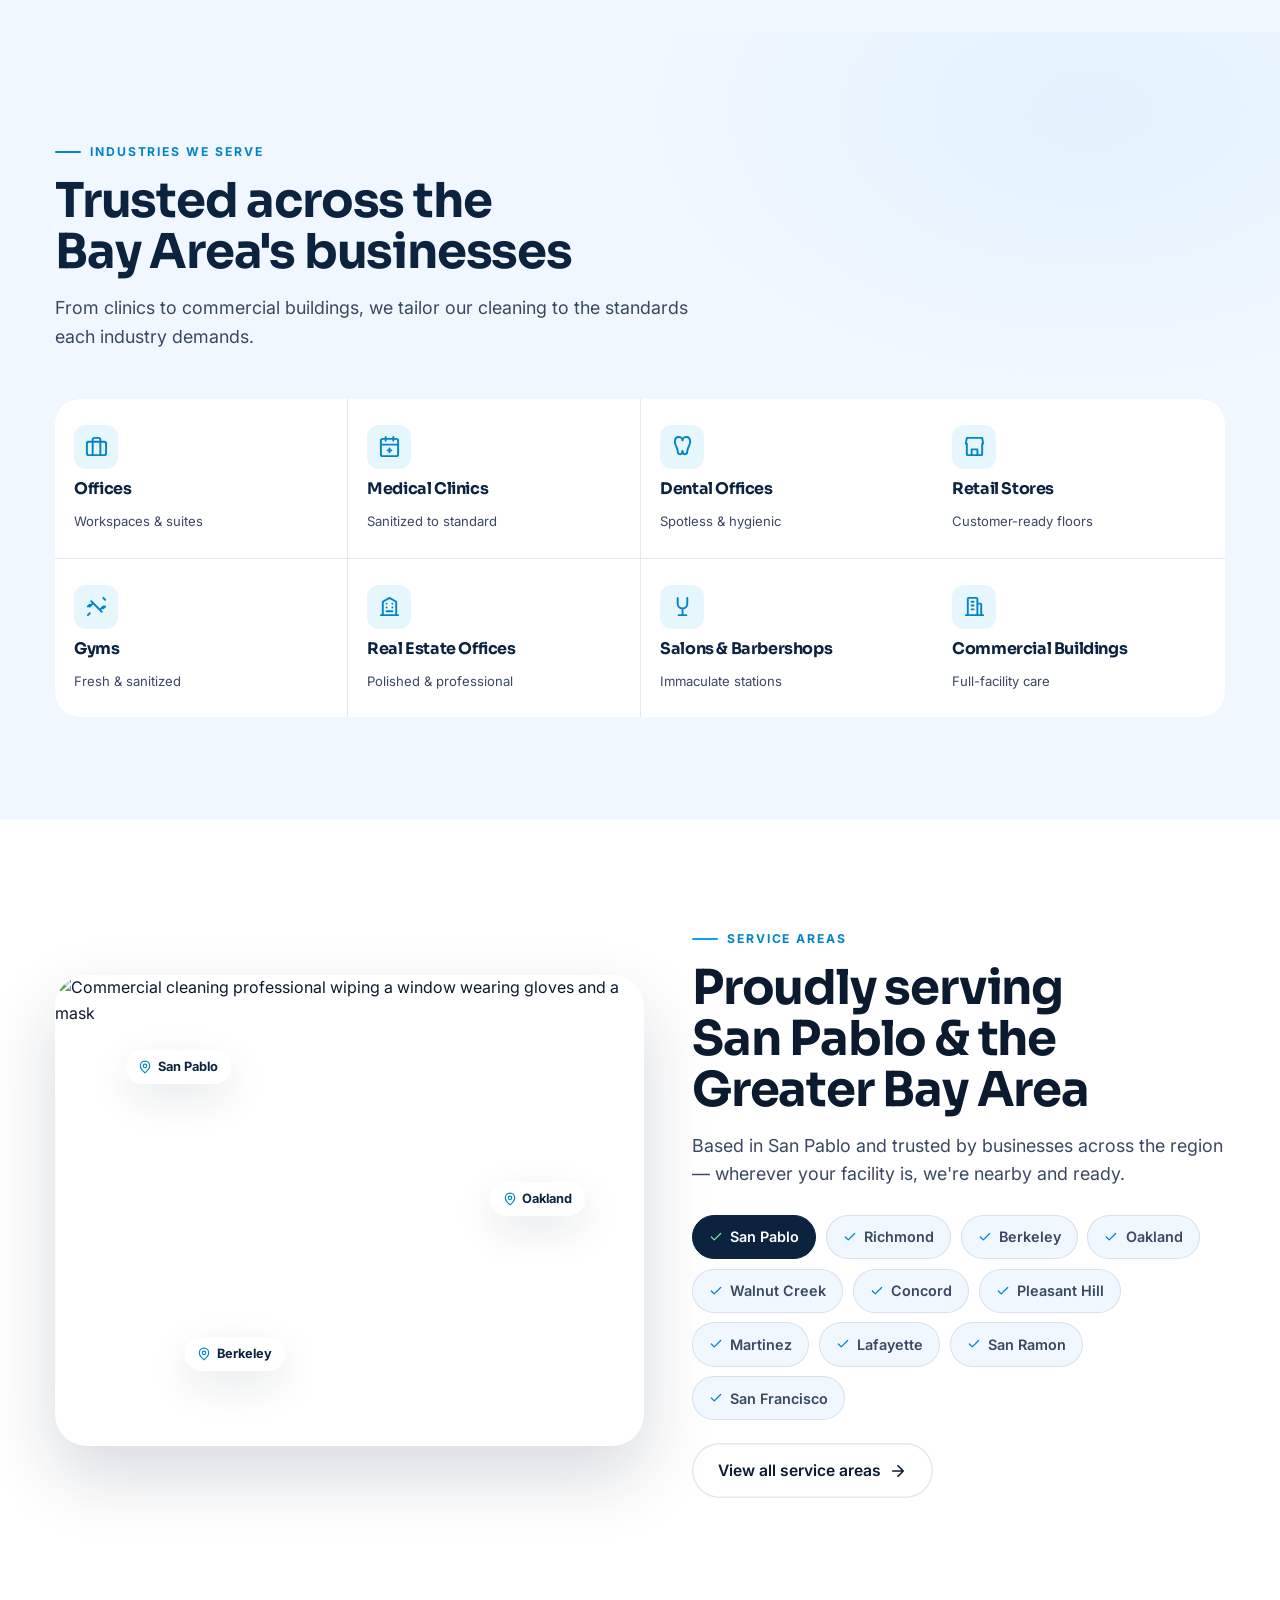
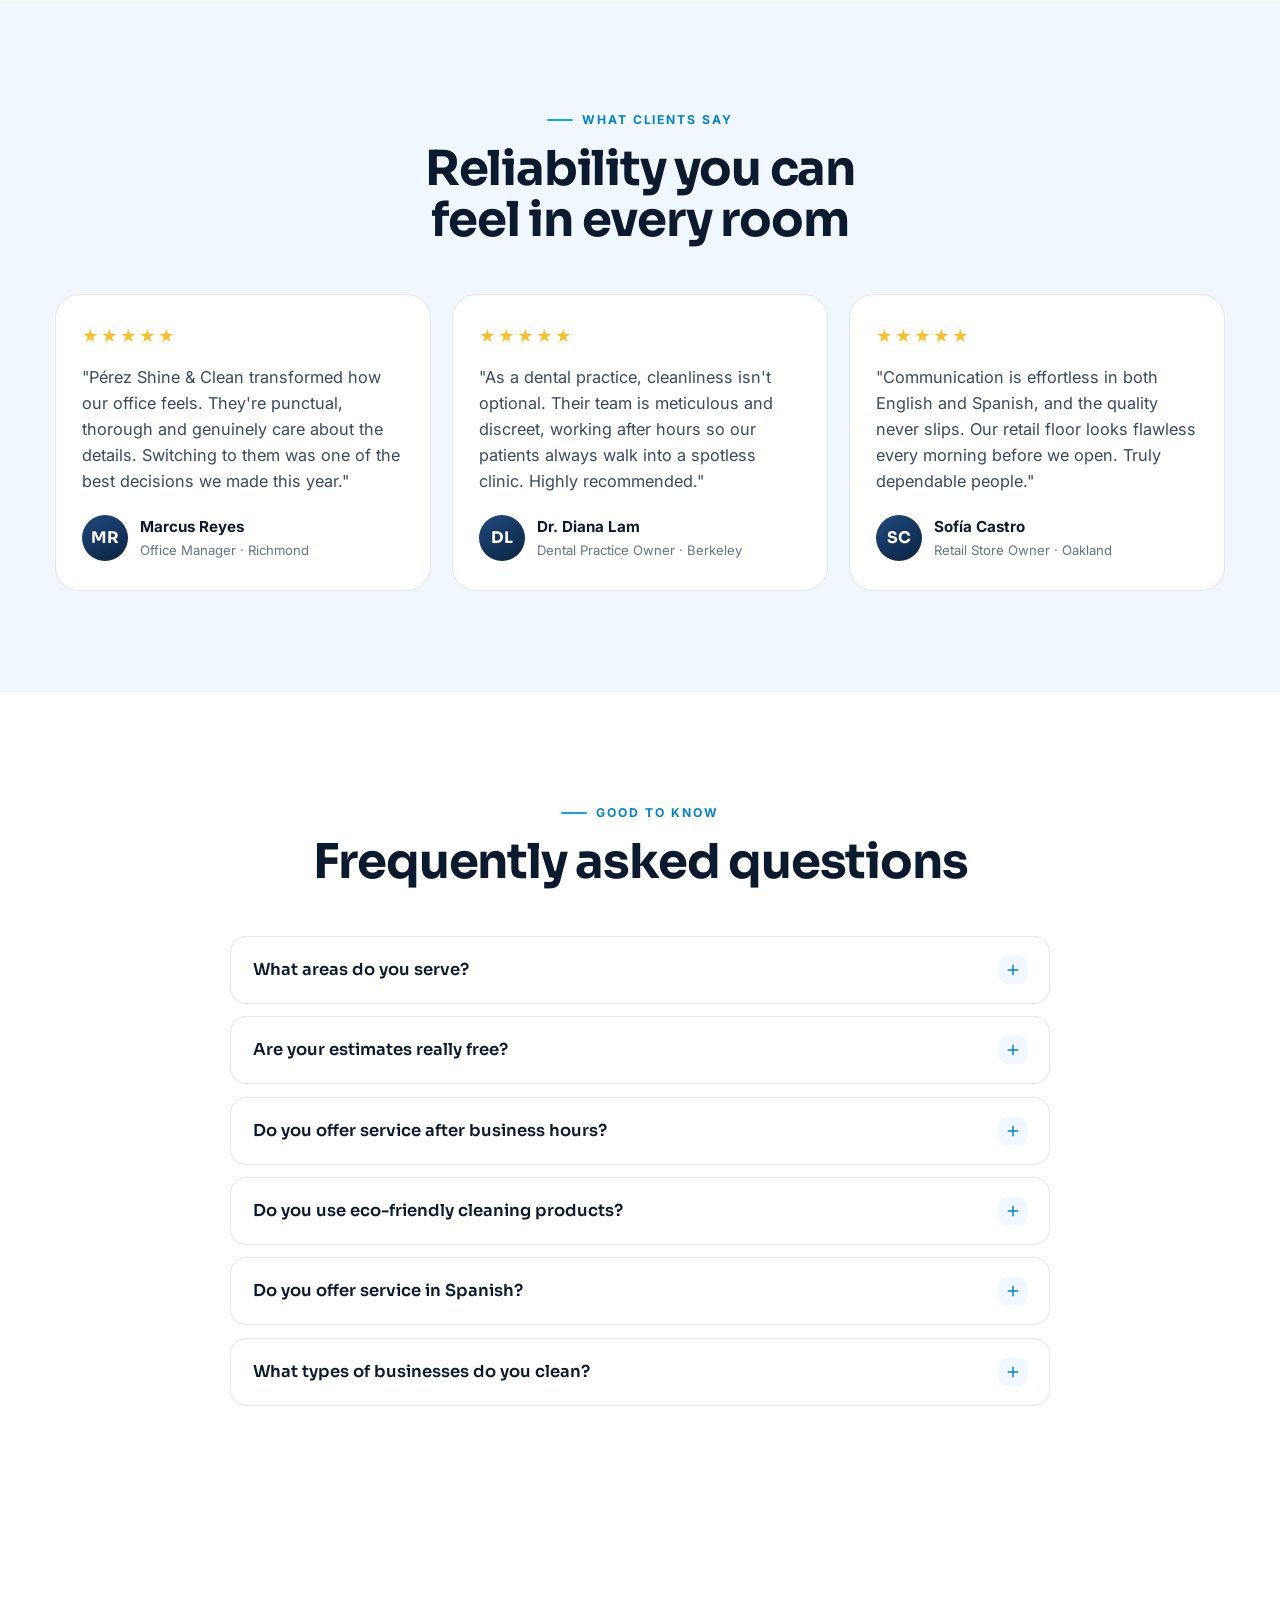
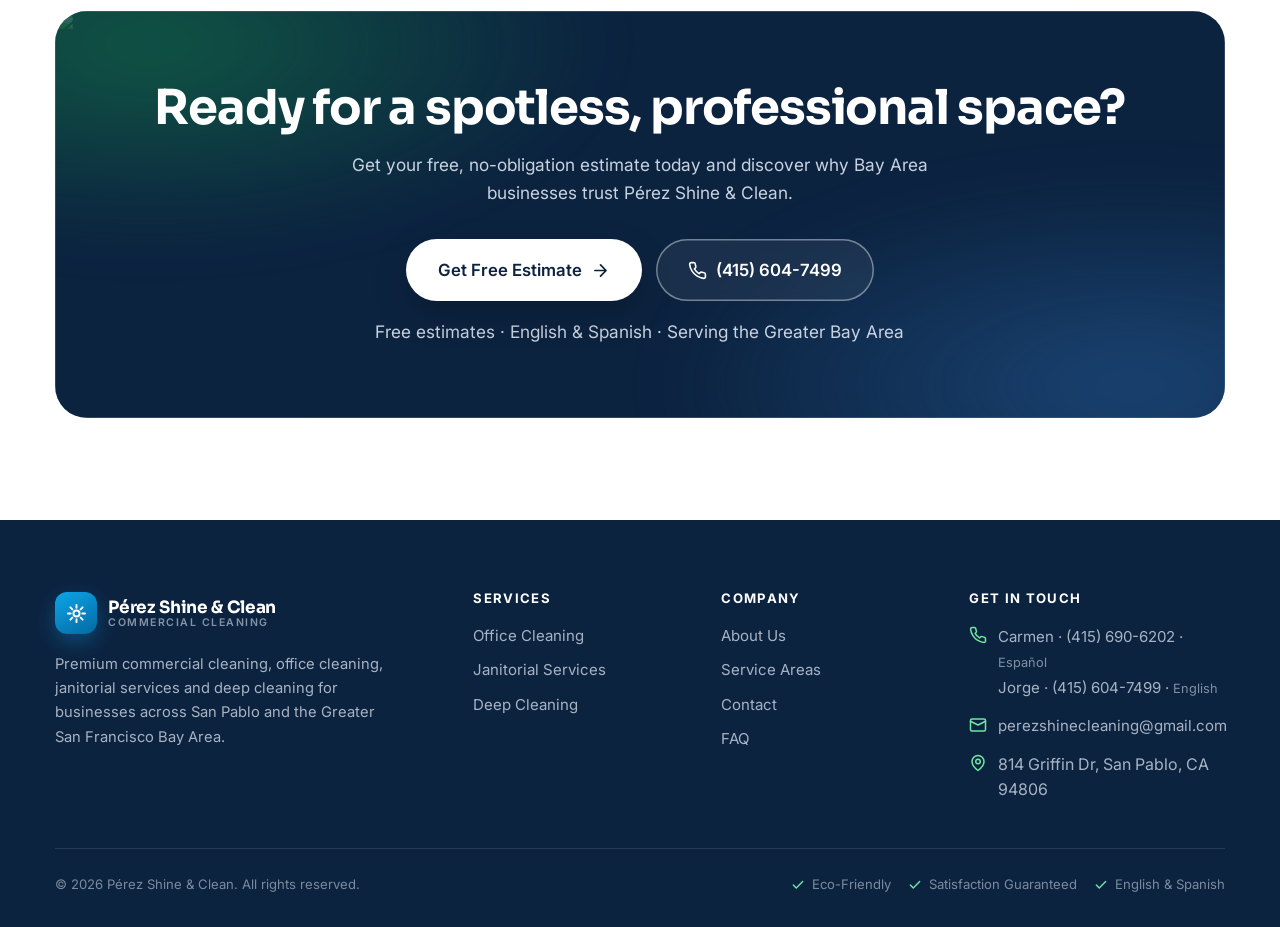
==== commit 5a6a23fa: "Update contact email to perezshinecleaning@gmail.com Co-Authored-By: Claude Sonnet 4.6 <noreply@anth" ====
--- a/index.html
+++ b/index.html
@@ -36,7 +36,7 @@
     "description": "Commercial cleaning, office cleaning, janitorial services and deep cleaning for businesses across San Pablo and the Greater San Francisco Bay Area.",
     "url": "https://www.perezshinecleaning.com/",
     "telephone": ["+14156906202", "+14156047499"],
-    "email": "services@perezshinecleaning.com",
+    "email": "perezshinecleaning@gmail.com",
     "priceRange": "$$",
     "areaServed": ["San Pablo","Richmond","Berkeley","Oakland","Walnut Creek","Concord","Pleasant Hill","Martinez","Lafayette","San Ramon","San Francisco Bay Area"],
     "address": { "@type": "PostalAddress", "streetAddress": "814 Griffin Dr", "addressLocality": "San Pablo", "addressRegion": "CA", "postalCode": "94806", "addressCountry": "US" },
@@ -403,7 +403,7 @@
           <h4>Get in touch</h4>
           <div class="footer__contact">
             <div class="row"><svg viewBox="0 0 24 24" fill="none" stroke="currentColor" stroke-width="2" stroke-linecap="round" stroke-linejoin="round"><path d="M22 16.92v3a2 2 0 0 1-2.18 2 19.79 19.79 0 0 1-8.63-3.07 19.5 19.5 0 0 1-6-6 19.79 19.79 0 0 1-3.07-8.67A2 2 0 0 1 4.11 2h3a2 2 0 0 1 2 1.72c.13.96.36 1.9.7 2.81a2 2 0 0 1-.45 2.11L8.09 9.91a16 16 0 0 0 6 6l1.27-1.27a2 2 0 0 1 2.11-.45c.91.34 1.85.57 2.81.7A2 2 0 0 1 22 16.92Z"/></svg><div><a href="tel:+14156906202">Carmen · (415) 690-6202 · <span style="font-size:.85em;opacity:.75">Español</span></a><br/><a href="tel:+14156047499">Jorge · (415) 604-7499 · <span style="font-size:.85em;opacity:.75">English</span></a></div></div>
-            <div class="row"><svg viewBox="0 0 24 24" fill="none" stroke="currentColor" stroke-width="2" stroke-linecap="round" stroke-linejoin="round"><rect x="2" y="4" width="20" height="16" rx="2"/><path d="m22 7-10 5L2 7"/></svg><a href="mailto:services@perezshinecleaning.com">services@perezshinecleaning.com</a></div>
+            <div class="row"><svg viewBox="0 0 24 24" fill="none" stroke="currentColor" stroke-width="2" stroke-linecap="round" stroke-linejoin="round"><rect x="2" y="4" width="20" height="16" rx="2"/><path d="m22 7-10 5L2 7"/></svg><a href="mailto:perezshinecleaning@gmail.com">perezshinecleaning@gmail.com</a></div>
             <div class="row"><svg viewBox="0 0 24 24" fill="none" stroke="currentColor" stroke-width="2" stroke-linecap="round" stroke-linejoin="round"><path d="M20 10c0 6-8 12-8 12s-8-6-8-12a8 8 0 0 1 16 0Z"/><circle cx="12" cy="10" r="3"/></svg><span>814 Griffin Dr, San Pablo, CA 94806</span></div>
           </div>
         </div>
